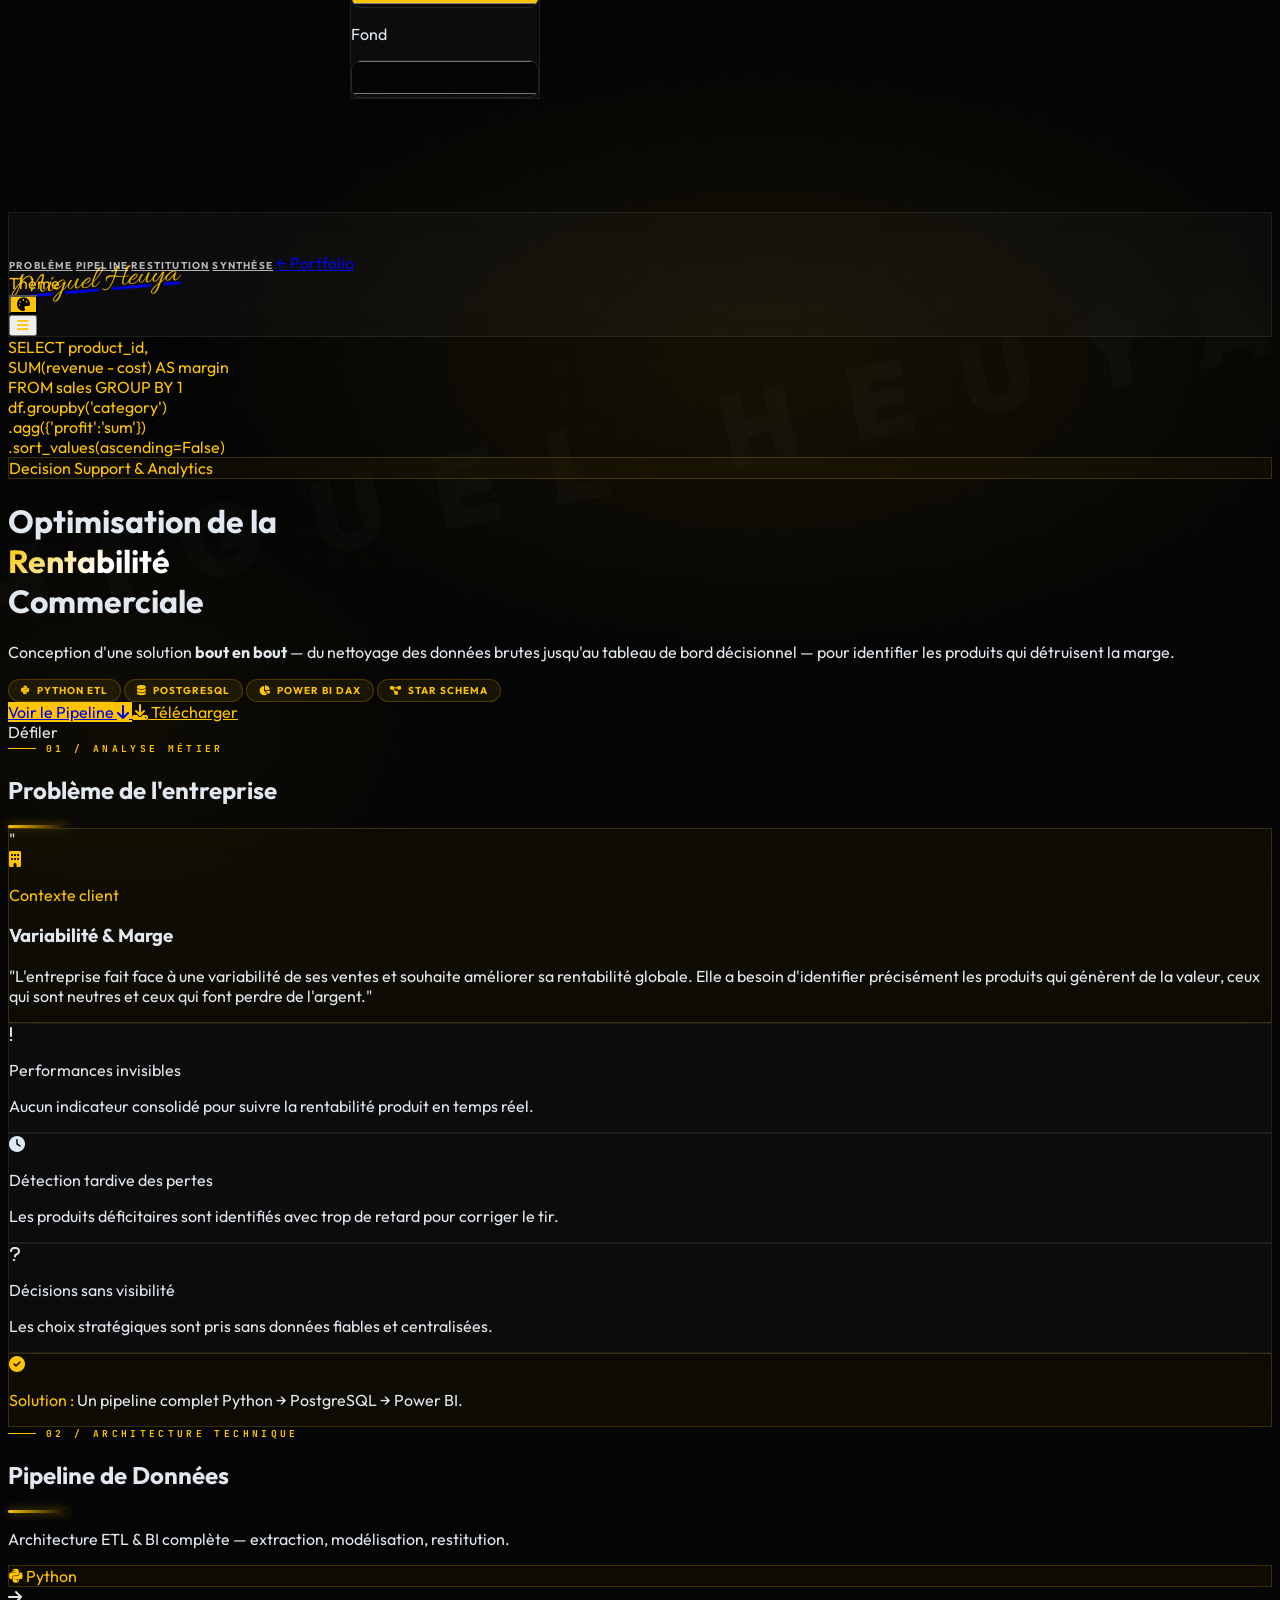
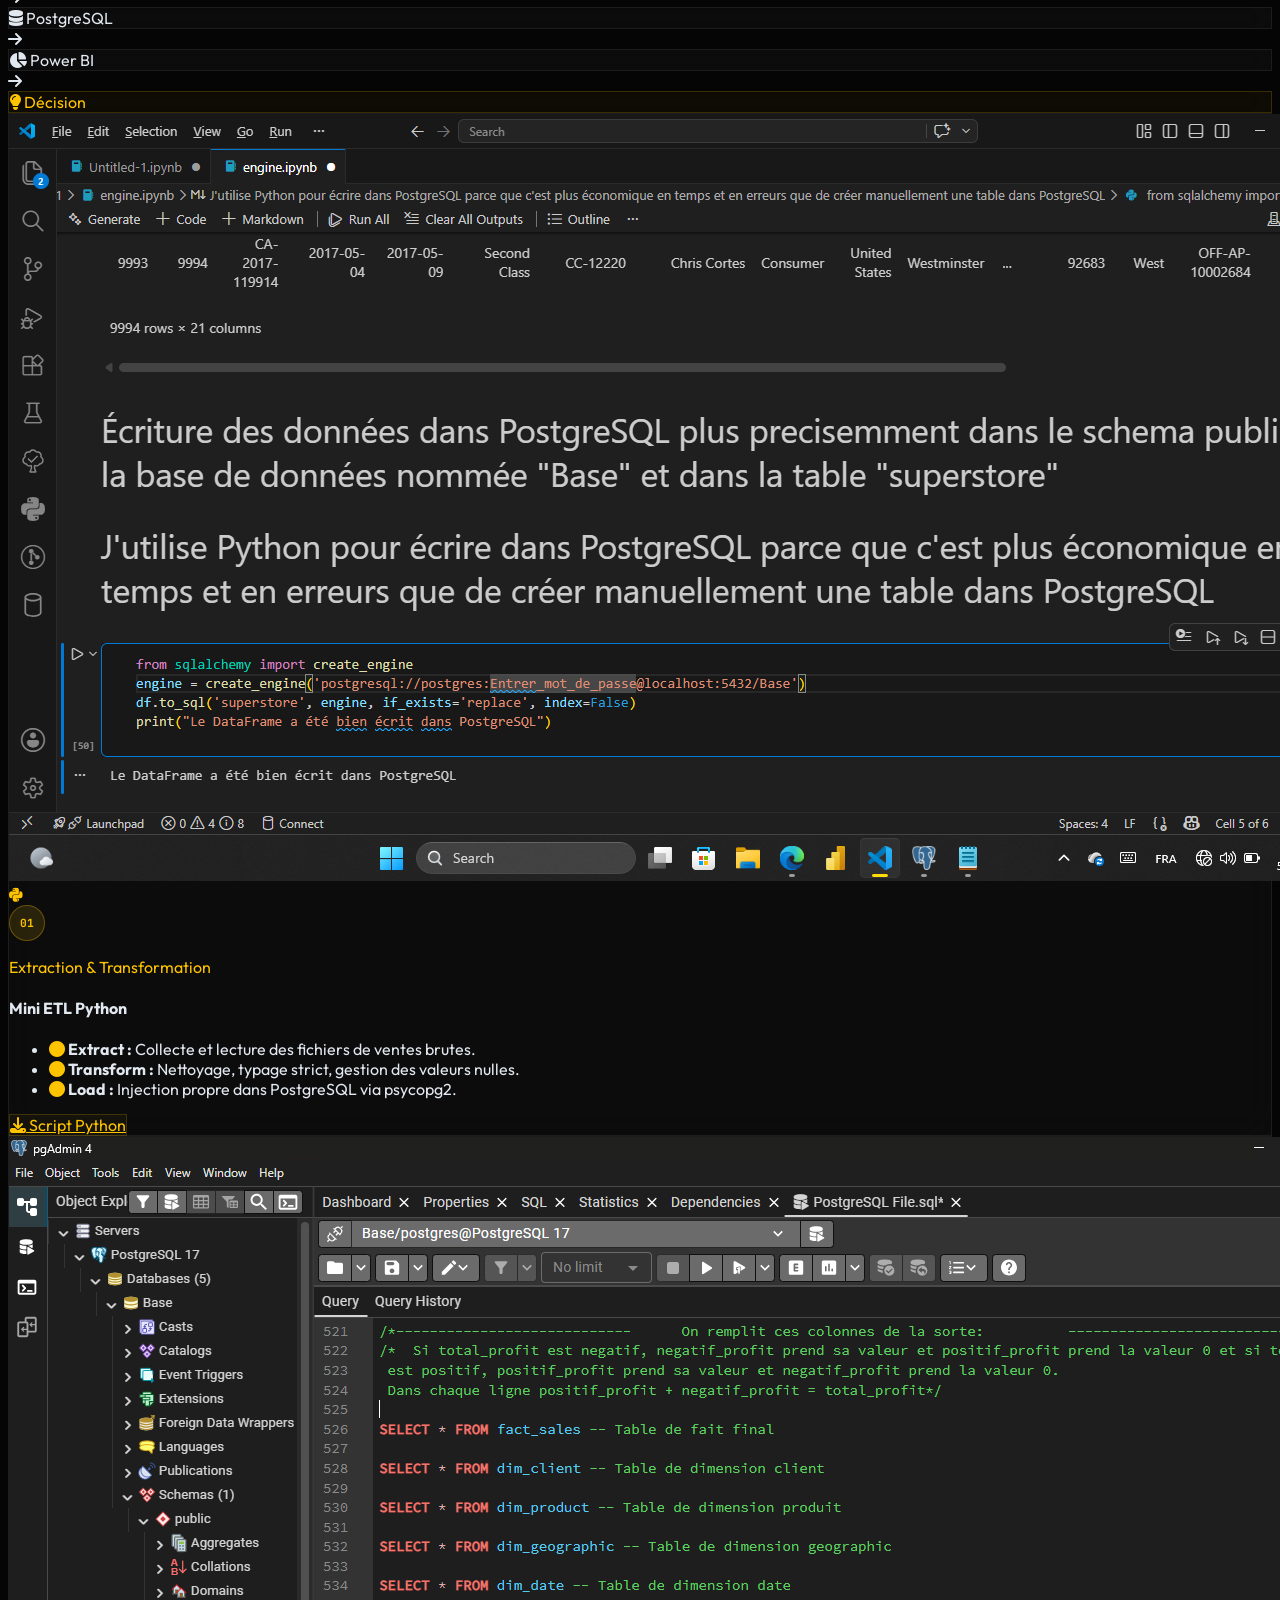
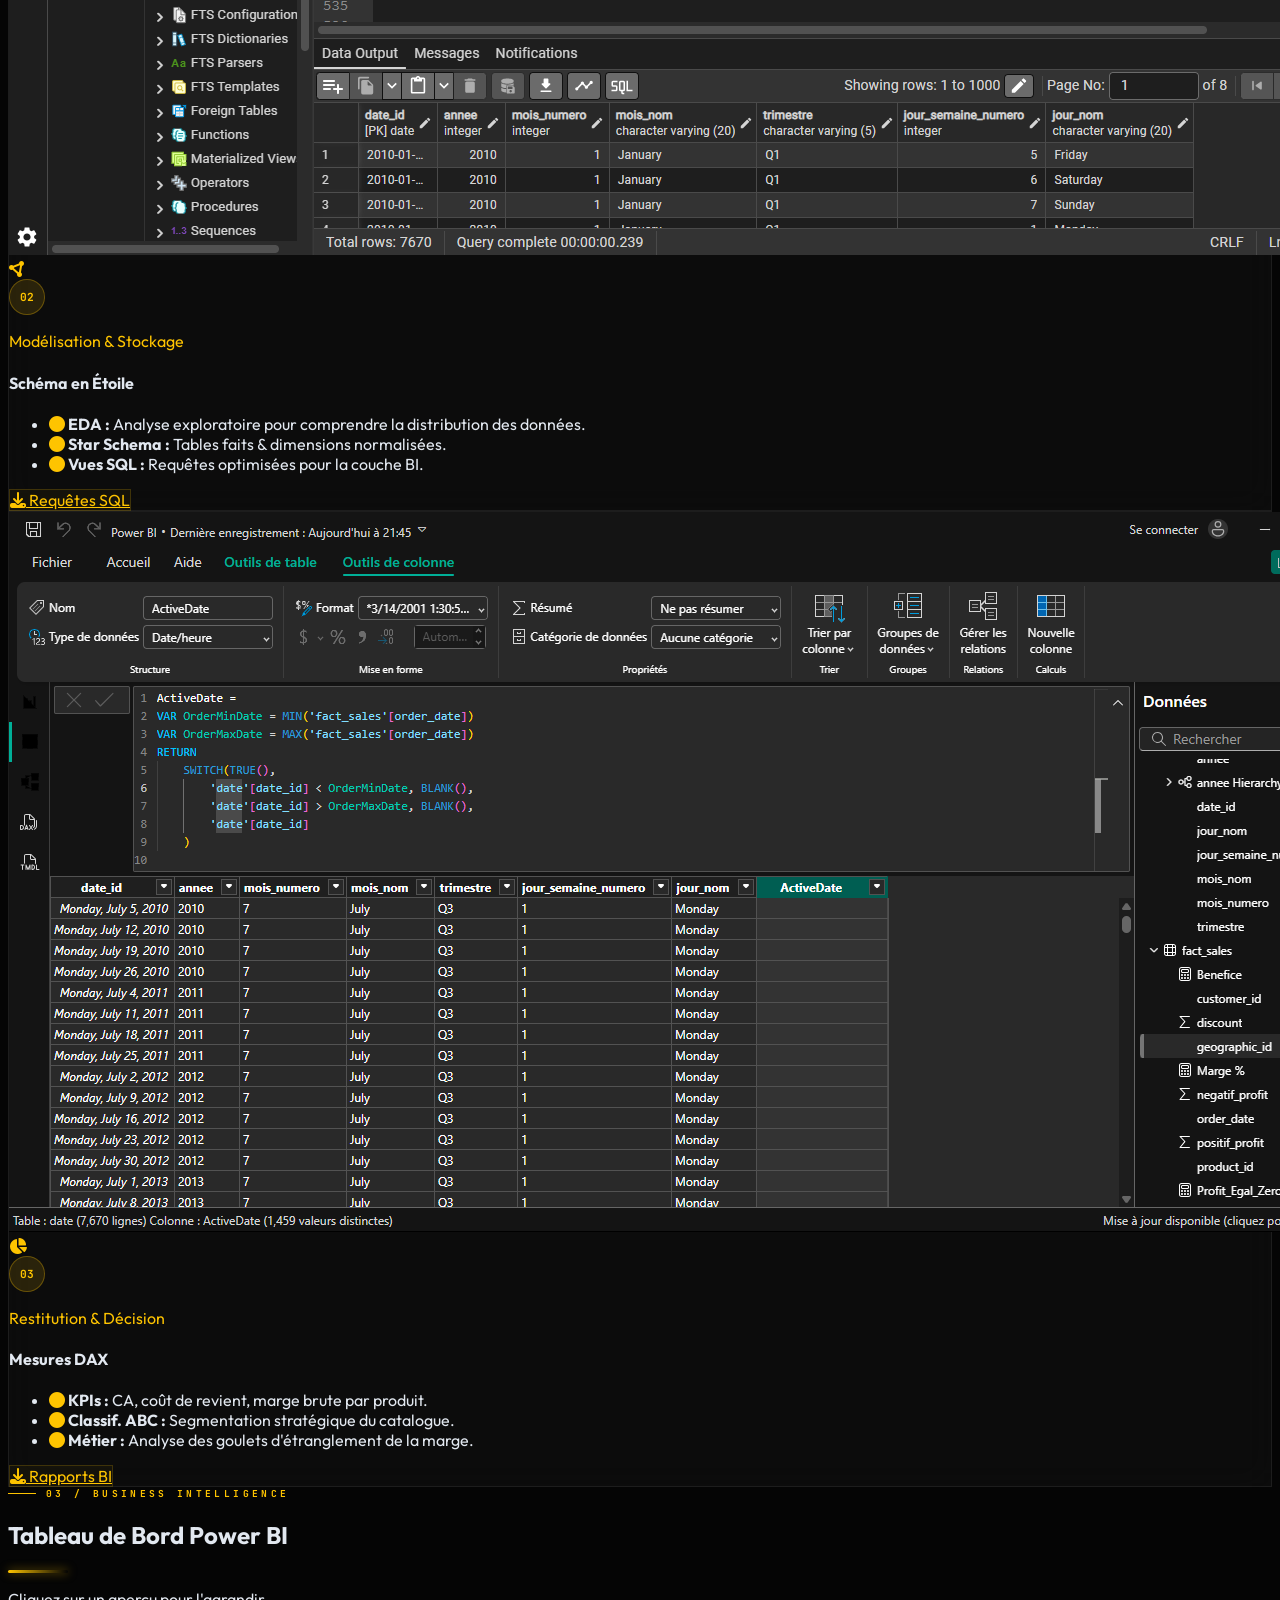
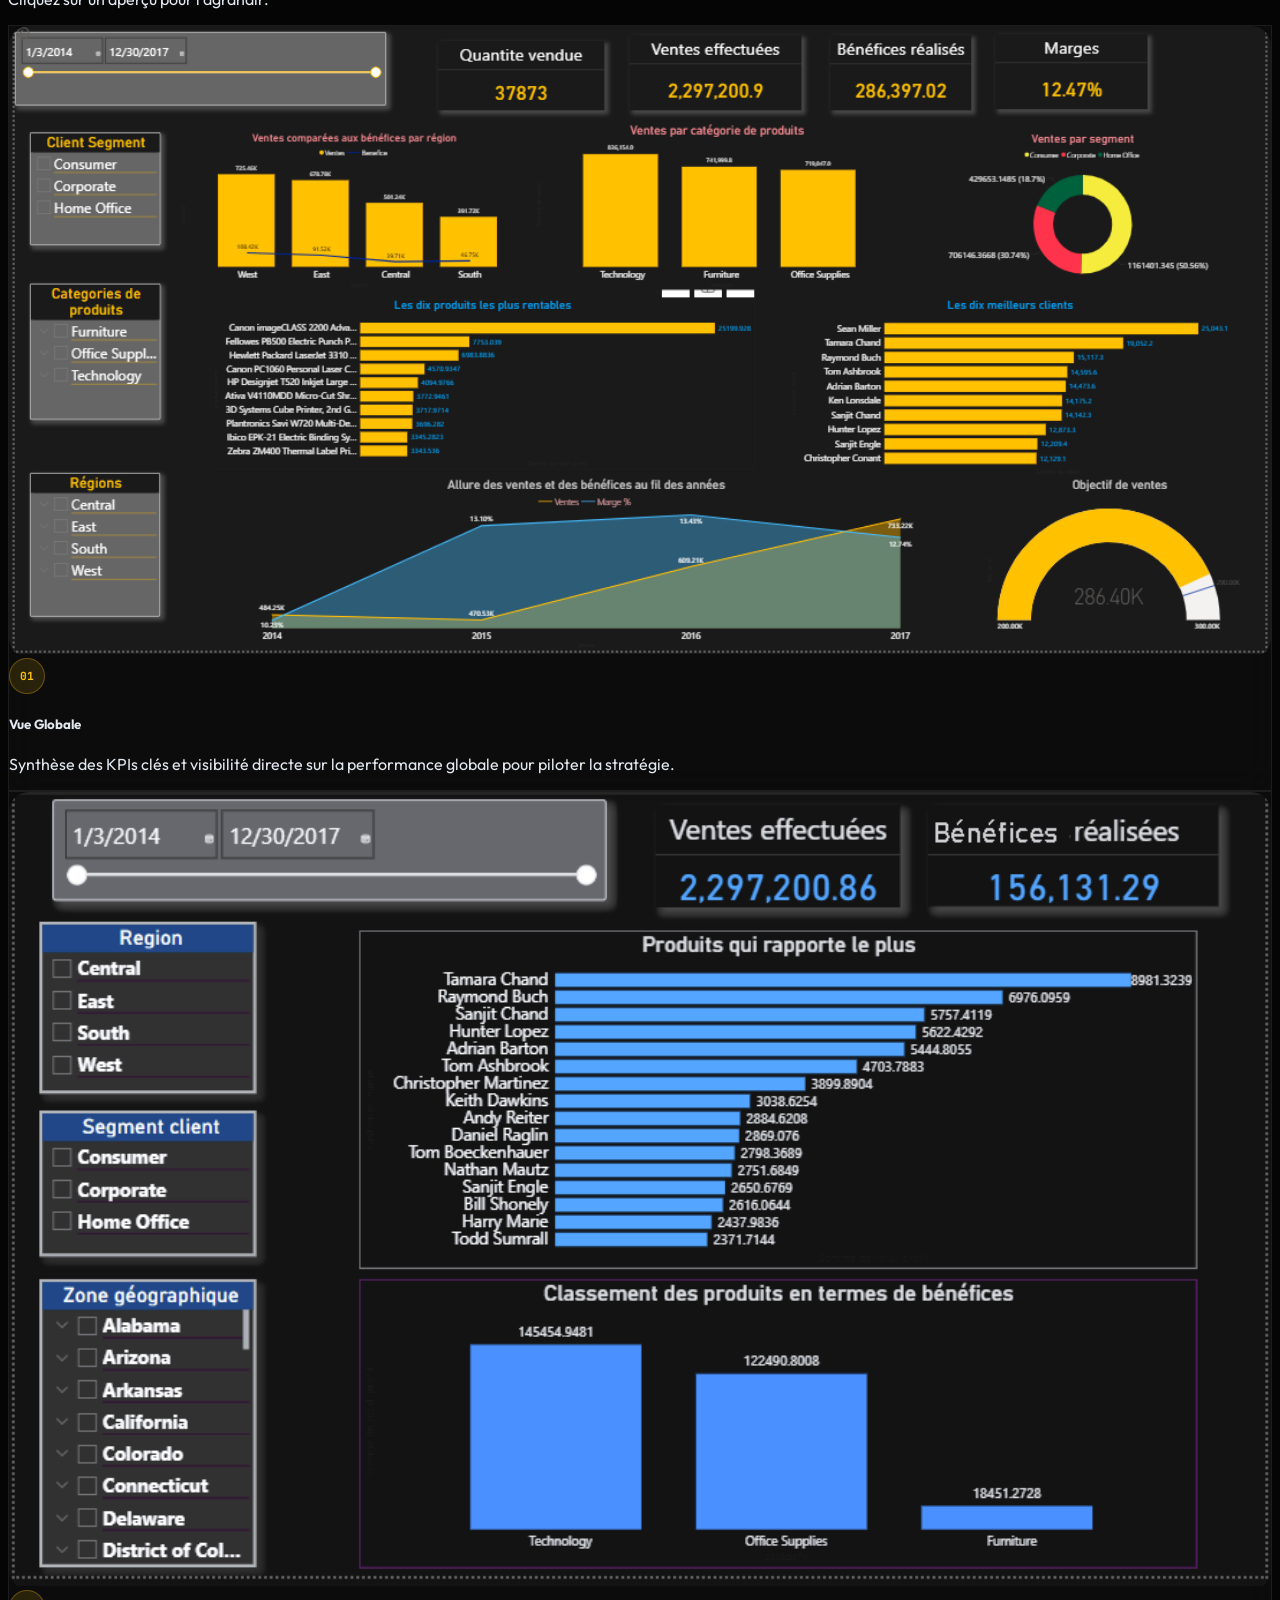
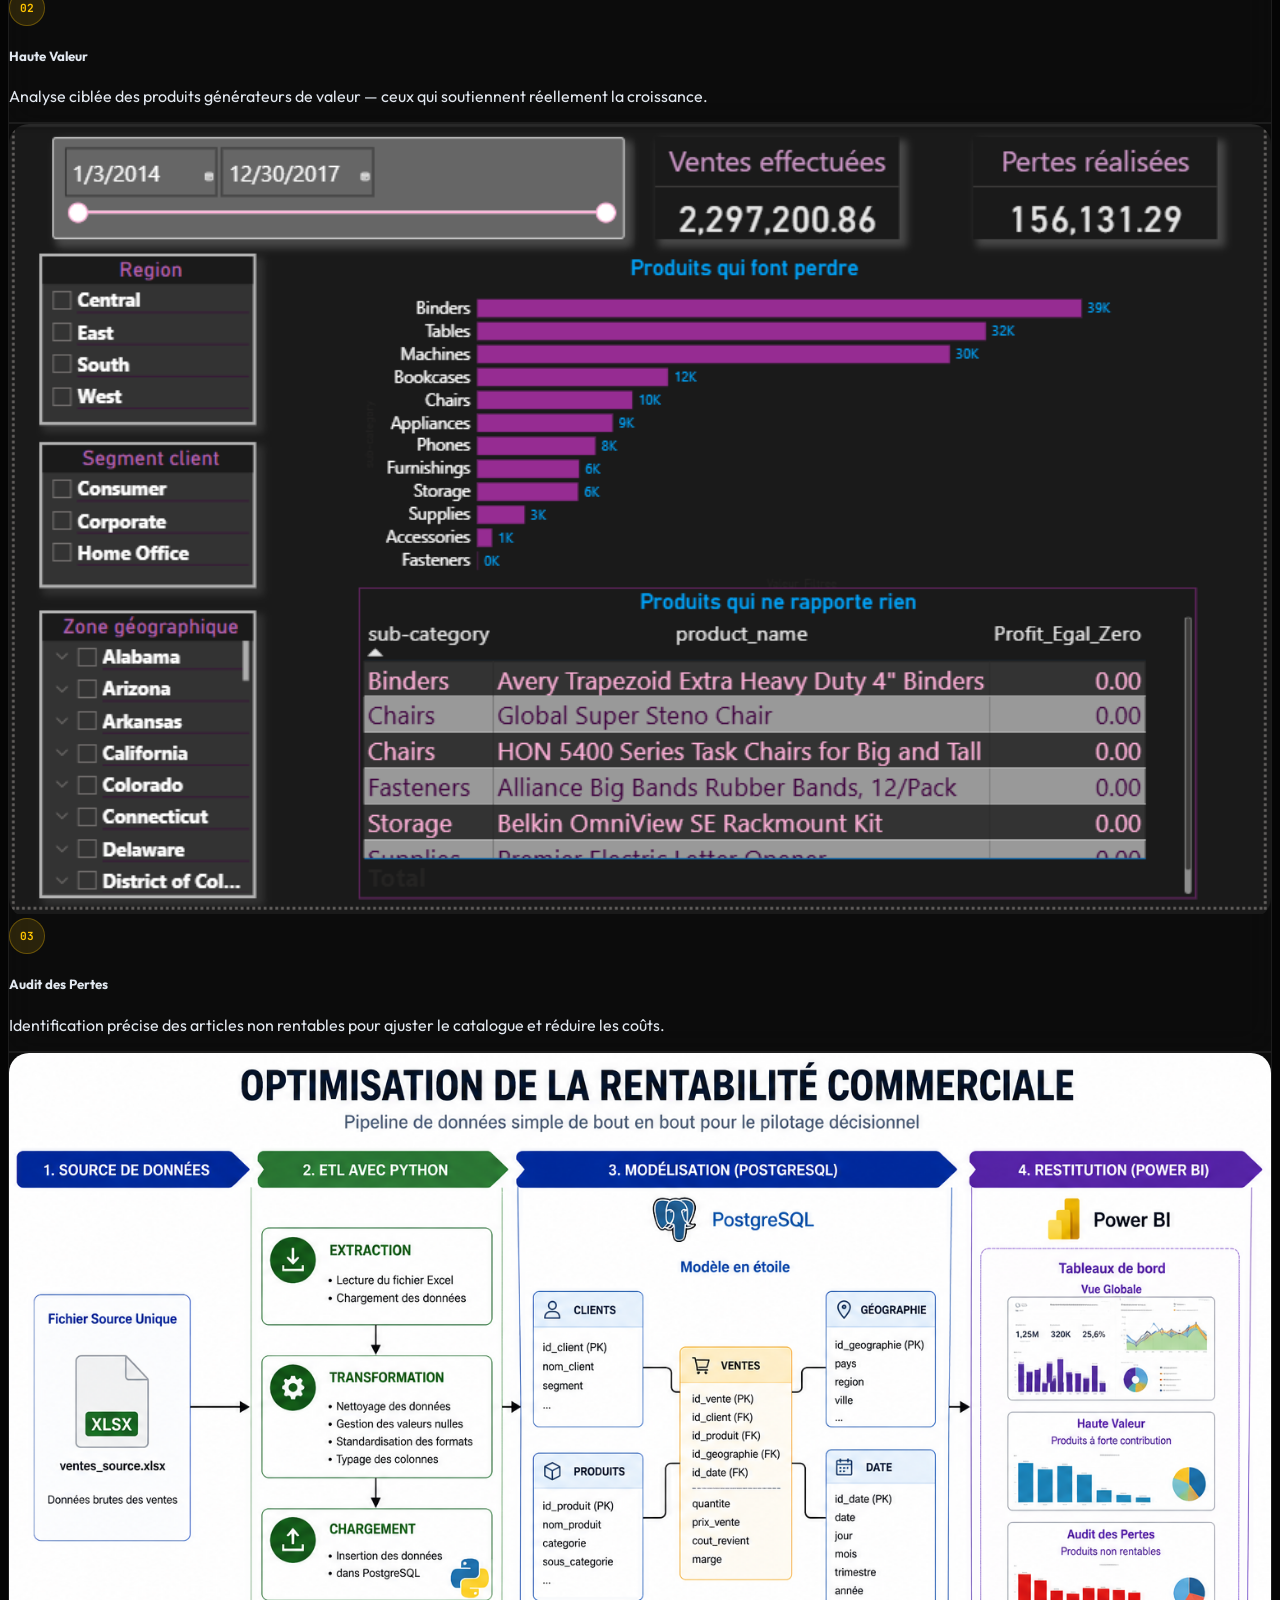
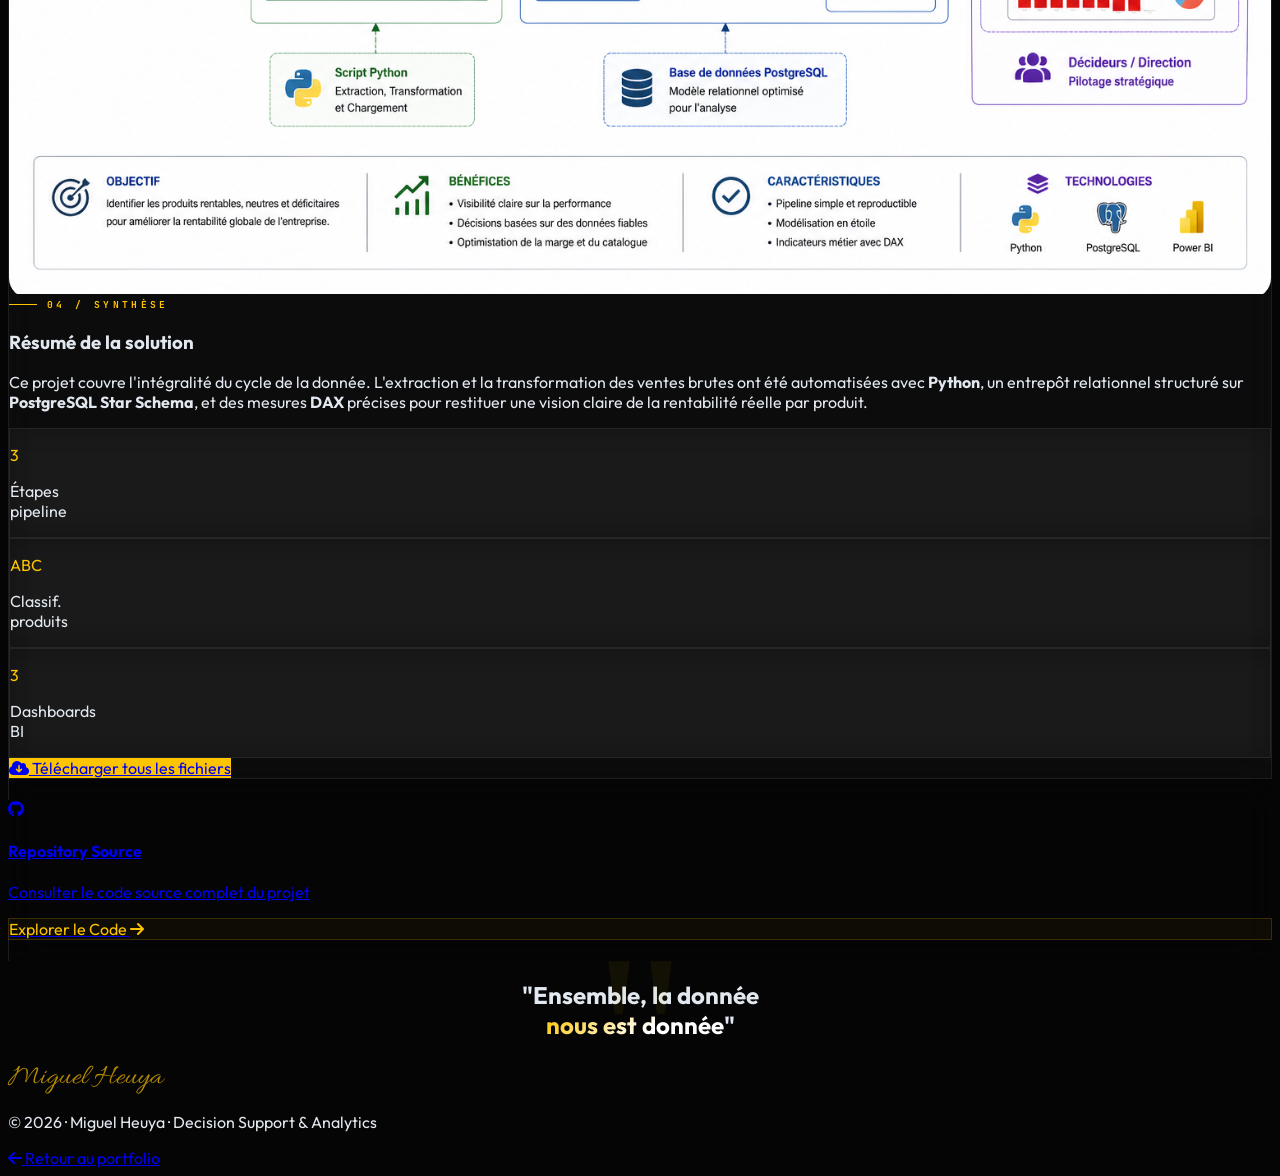
==== Image/analyst1.html @ a1f3df27 "First commit" ====
<!DOCTYPE html>
<html lang="fr" class="scroll-smooth">
<head>
    <meta charset="UTF-8">
    <meta name="viewport" content="width=device-width, initial-scale=1.0">
    <link rel="icon" href="LogoNew2 - Copy.png">
    <title>Rentabilité Commerciale | Miguel Heuya</title>
    <script src="https://cdn.tailwindcss.com"></script>
    <link rel="stylesheet" href="https://cdnjs.cloudflare.com/ajax/libs/font-awesome/6.4.0/css/all.min.css">
    <link href="https://fonts.googleapis.com/css2?family=Allura&family=Outfit:wght@300;400;500;600;700;900&family=JetBrains+Mono:wght@400;700&display=swap" rel="stylesheet">

    <style>
        /* ── Variables ── */
        :root {
            --primary: #fec400;
            --primary-rgb: 254, 196, 0;
            --bg-custom: #050505;
        }

        *, *::before, *::after { box-sizing: border-box; }

        body {
            font-family: 'Outfit', sans-serif;
            background-color: var(--bg-custom);
            color: #e2e8f0;
            overflow-x: hidden;
            -webkit-font-smoothing: antialiased;
        }

        /* ── Scrollbar ── */
        ::-webkit-scrollbar { width: 5px; }
        ::-webkit-scrollbar-track { background: var(--bg-custom); }
        ::-webkit-scrollbar-thumb { background: var(--primary); border-radius: 99px; }

        /* ── Glass ── */
        .glass {
            background: rgba(255,255,255,0.03);
            backdrop-filter: blur(16px);
            -webkit-backdrop-filter: blur(16px);
            border: 1px solid rgba(255,255,255,0.07);
        }
        .glass-gold {
            background: rgba(var(--primary-rgb), 0.04);
            backdrop-filter: blur(16px);
            border: 1px solid rgba(var(--primary-rgb), 0.18);
        }

        /* ── Text utilities ── */
        .text-gradient {
            background: linear-gradient(135deg, var(--primary) 0%, #ffffff 60%);
            -webkit-background-clip: text;
            -webkit-text-fill-color: transparent;
            background-clip: text;
        }
        .text-primary  { color: var(--primary) !important; }
        .bg-primary    { background-color: var(--primary) !important; }
        .border-primary { border-color: var(--primary) !important; }

        /* ── Nav links ── */
        .nav-link {
            color: rgba(255,255,255,0.7);
            font-size: 10px;
            font-weight: 700;
            text-transform: uppercase;
            letter-spacing: 0.12em;
            position: relative;
            padding-bottom: 3px;
            transition: color 0.25s;
        }
        .nav-link::after {
            content: '';
            position: absolute;
            width: 0; height: 2px;
            bottom: 0; left: 50%;
            background: var(--primary);
            border-radius: 99px;
            transition: all 0.3s ease;
            transform: translateX(-50%);
        }
        .nav-link:hover { color: var(--primary); }
        .nav-link:hover::after { width: 100%; }

        /* ── Theme sidebar ── */
        #theme-sidebar {
            transition: transform 0.5s cubic-bezier(0.16,1,0.3,1);
            transform: translateY(-50%) translateX(180%);
            width: 190px;
        }
        #theme-sidebar.active { transform: translateY(-50%) translateX(0); }
        #mobile-menu { transition: transform 0.4s cubic-bezier(0.4,0,0.2,1), visibility 0.4s; transform: translateX(100%); visibility: hidden; }
        #mobile-menu.active { transform: translateX(0); visibility: visible; }

        /* ── Color picker ── */
        .color-picker-wrapper {
            width: 100%; height: 38px; border-radius: 10px; overflow: hidden;
            border: 1px solid rgba(255,255,255,0.1); position: relative; cursor: pointer;
        }
        input[type="color"] { position: absolute; top:-5px; left:-5px; width:120%; height:120%; cursor:pointer; border:none; background:none; }

        /* ── Heartbeat animation on palette btn ── */
        @keyframes heartbeat-large {
            0%   { transform: scale(1); }
            15%  { transform: scale(1.3); }
            30%  { transform: scale(1.1); }
            45%  { transform: scale(1.4); }
            70%  { transform: scale(1); }
            100% { transform: scale(1); }
        }
        #theme-toggle-btn { animation: heartbeat-large 1.2s ease-in-out infinite; display:inline-flex; transform-origin:center; will-change:transform; }
        #theme-toggle-btn.stop-animation { animation: none !important; transform: scale(1); }

        /* ── Hero particles / mesh bg ── */
        .hero-mesh {
            position: absolute;
            inset: 0;
            background:
                radial-gradient(ellipse 80% 60% at 60% 40%, rgba(var(--primary-rgb),0.07) 0%, transparent 60%),
                radial-gradient(ellipse 50% 50% at 10% 80%, rgba(var(--primary-rgb),0.04) 0%, transparent 55%);
            pointer-events: none;
        }
        .grid-dots {
            position: absolute;
            inset: 0;
            background-image: radial-gradient(circle, rgba(255,255,255,0.06) 1px, transparent 1px);
            background-size: 32px 32px;
            pointer-events: none;
        }

        /* ── Section number ── */
        .section-num {
            font-family: 'JetBrains Mono', monospace;
            font-size: 0.6rem;
            font-weight: 700;
            color: var(--primary);
            text-transform: uppercase;
            letter-spacing: 0.35em;
            display: flex;
            align-items: center;
            gap: 10px;
        }
        .section-num::before {
            content: '';
            display: block;
            width: 28px;
            height: 1px;
            background: var(--primary);
        }

        /* ── Cards ── */
        .hover-card {
            transition: transform 0.35s cubic-bezier(0.175,0.885,0.32,1.275),
                        border-color 0.3s ease,
                        box-shadow 0.3s ease;
        }
        .hover-card:hover {
            transform: translateY(-8px);
            border-color: var(--primary) !important;
            box-shadow: 0 24px 48px -12px rgba(var(--primary-rgb),0.25);
        }

        /* ── Pipeline step connector ── */
        .pipeline-connector {
            position: absolute;
            right: -2rem;
            top: 50%;
            transform: translateY(-50%);
            width: 2rem;
            height: 2px;
            background: linear-gradient(90deg, rgba(var(--primary-rgb),0.6), transparent);
            display: none;
        }
        @media (min-width: 768px) { .pipeline-connector { display: block; } }

        /* ── Step badge ── */
        .step-badge {
            display: inline-flex;
            align-items: center;
            justify-content: center;
            width: 36px; height: 36px;
            border-radius: 50%;
            background: rgba(var(--primary-rgb), 0.12);
            border: 1px solid rgba(var(--primary-rgb), 0.3);
            color: var(--primary);
            font-family: 'JetBrains Mono', monospace;
            font-size: 0.7rem;
            font-weight: 700;
            flex-shrink: 0;
        }

        /* ── BI preview cards (lightbox trigger) ── */
        .bi-card {
            position: relative;
            overflow: hidden;
            border-radius: 20px;
            cursor: zoom-in;
        }
        .bi-card img { transition: transform 0.5s ease; width: 100%; height: 100%; object-fit: cover; }
        .bi-card:hover img { transform: scale(1.05); }
        .bi-card-overlay {
            position: absolute;
            inset: 0;
            background: linear-gradient(to top, rgba(0,0,0,0.7) 0%, transparent 50%);
            opacity: 0;
            transition: opacity 0.3s;
            display: flex; align-items: flex-end; padding: 1rem;
        }
        .bi-card:hover .bi-card-overlay { opacity: 1; }

        /* ── Lightbox ── */
        #lightbox {
            position: fixed; inset: 0; z-index: 9999;
            background: rgba(0,0,0,0.92);
            backdrop-filter: blur(20px);
            display: flex; align-items: center; justify-content: center;
            padding: 2rem;
        }
        #lightbox.hidden { display: none; }
        #lightbox img { max-width: 90vw; max-height: 85vh; object-fit: contain; border-radius: 16px; box-shadow: 0 40px 80px rgba(0,0,0,0.8); }

        /* ── Code watermark background ── */
        .code-bg {
            position: absolute;
            inset: 0;
            font-family: 'JetBrains Mono', monospace;
            font-size: 11px;
            line-height: 1.8;
            color: rgba(255,255,255,0.025);
            overflow: hidden;
            pointer-events: none;
            padding: 1.5rem;
            word-break: break-all;
            select: none;
        }

        /* ── Quote section ── */
        .quote-section {
            position: relative;
            text-align: center;
        }
        .quote-section::before {
            content: '"';
            position: absolute;
            top: -60px;
            left: 50%;
            transform: translateX(-50%);
            font-size: 14rem;
            line-height: 1;
            color: rgba(var(--primary-rgb), 0.06);
            font-family: Georgia, serif;
            pointer-events: none;
        }

        /* ── Animated underline for section titles ── */
        .title-line {
            width: 60px; height: 3px;
            background: linear-gradient(90deg, var(--primary), transparent);
            border-radius: 99px;
            box-shadow: 0 0 10px rgba(var(--primary-rgb),0.5);
            margin-top: 12px;
        }

        /* ── Watermark body ── */
        body::before {
            content: "MIGUEL HEUYA";
            position: fixed;
            top: 50%; left: 50%;
            transform: translate(-50%,-50%) rotate(-12deg);
            font-size: 8vw;
            font-weight: 900;
            text-transform: uppercase;
            color: white;
            opacity: 0.015;
            pointer-events: none;
            z-index: -1;
            letter-spacing: 0.5em;
            white-space: nowrap;
        }

        /* ── Scroll animations ── */
        .reveal {
            opacity: 0;
            transform: translateY(30px);
            transition: opacity 0.7s ease, transform 0.7s cubic-bezier(0.22,1,0.36,1);
        }
        .reveal.visible { opacity: 1; transform: translateY(0); }
        .reveal-delay-1 { transition-delay: 0.1s; }
        .reveal-delay-2 { transition-delay: 0.2s; }
        .reveal-delay-3 { transition-delay: 0.3s; }

        /* ── Tech tag ── */
        .tech-tag {
            display: inline-flex; align-items: center; gap: 6px;
            padding: 4px 12px;
            border-radius: 99px;
            background: rgba(var(--primary-rgb),0.08);
            border: 1px solid rgba(var(--primary-rgb),0.2);
            color: var(--primary);
            font-size: 10px;
            font-weight: 700;
            text-transform: uppercase;
            letter-spacing: 0.1em;
        }

        /* ── Glow orb ── */
        .glow-orb {
            position: absolute;
            border-radius: 50%;
            pointer-events: none;
            filter: blur(80px);
            opacity: 0.12;
            background: var(--primary);
        }
    </style>
</head>

<body>

<!-- ─── Lightbox ─────────────────────────────── -->
<div id="lightbox" class="hidden" onclick="closeLightbox()">
    <button onclick="closeLightbox()" class="absolute top-6 right-6 text-white/60 hover:text-white text-3xl transition z-10">
        <i class="fas fa-times"></i>
    </button>
    <img id="lightbox-img" src="" alt="Aperçu">
</div>

<!-- ─── Theme Sidebar ─────────────────────────── -->
<div id="theme-sidebar" class="fixed right-6 top-1/2 z-[100] glass p-5 rounded-[28px] flex flex-col items-center border-white/10 shadow-2xl space-y-5">
    <div class="text-center w-full">
        <p class="text-[9px] font-black uppercase mb-2 opacity-50 tracking-widest text-white">Accent</p>
        <div class="color-picker-wrapper"><input type="color" id="accent-picker" value="#fec400"></div>
    </div>
    <div class="w-full h-px bg-white/10"></div>
    <div class="text-center w-full">
        <p class="text-[9px] font-black uppercase mb-2 opacity-50 tracking-widest text-white">Fond</p>
        <div class="color-picker-wrapper"><input type="color" id="bg-picker" value="#050505"></div>
    </div>
</div>

<!-- ─── Mobile Menu ───────────────────────────── -->
<div id="mobile-menu" class="fixed inset-0 z-[120] bg-black/95 flex flex-col items-center justify-center space-y-8 text-xl font-bold uppercase md:hidden">
    <button id="close-btn" class="absolute top-6 right-6 text-primary text-3xl"><i class="fas fa-times"></i></button>
    <a href="#probleme"  class="nav-link text-base">Problème</a>
    <a href="#pipeline"  class="nav-link text-base">Pipeline</a>
    <a href="#bi"        class="nav-link text-base">Restitution BI</a>
    <a href="#resume"    class="nav-link text-base">Synthèse</a>
    <a href="https://miguelheuya.netlify.app/#portfolio" target="_blank"
       class="px-8 py-3 border border-primary text-primary rounded-full text-sm font-black hover:bg-primary hover:text-black transition">
        ← Portfolio
    </a>
</div>

<!-- ─── Navigation (identique au site principal) ─ -->
<nav class="fixed w-full z-50 glass backdrop-blur-xl border-b border-white/[0.05] py-4">
    <div class="container mx-auto px-6 flex justify-between items-center relative min-h-[56px]">

        <a href="https://miguelheuya.netlify.app" class="text-white no-underline">
            <div style="font-family:'Allura',cursive; color:var(--primary); opacity:0.9; transform:rotate(-5deg); white-space:nowrap; font-size:clamp(1.4rem,3.5vw,2rem);">
                Miguel Heuya
            </div>
        </a>

        <div class="hidden md:flex absolute left-1/2 -translate-x-1/2">
            <div class="flex space-x-6 lg:space-x-8 items-center">
                <a href="#probleme" class="nav-link whitespace-nowrap">Problème</a>
                <a href="#pipeline" class="nav-link whitespace-nowrap">Pipeline</a>
                <a href="#bi"       class="nav-link whitespace-nowrap">Restitution</a>
                <a href="#resume"   class="nav-link whitespace-nowrap">Synthèse</a>
                <a href="https://miguelheuya.netlify.app/#portfolio" target="_blank"
                   class="px-5 py-2 border border-white/30 text-white rounded-full text-[10px] font-black hover:border-primary hover:text-primary transition ml-2 whitespace-nowrap">
                    ← Portfolio
                </a>
            </div>
        </div>

        <div class="absolute left-1/2 -translate-x-1/2 md:static md:translate-x-0 flex items-center gap-3">
            <div class="hidden lg:block mr-2 opacity-0 group-hover:opacity-100 transition-all duration-500" id="palette-hint">
                <span class="px-3 py-1.5 bg-black border border-primary/40 text-primary text-[10px] font-black uppercase tracking-widest rounded-full">
                    Thème
                </span>
            </div>
            <button id="theme-toggle-btn"
                class="bg-primary text-black w-10 h-10 rounded-full shadow-[0_0_20px_rgba(var(--primary-rgb),0.4)] flex items-center justify-center text-base hover:scale-110 transition-all duration-300 z-[110]">
                <i class="fas fa-palette"></i>
            </button>
        </div>

        <button id="menu-btn" class="ml-auto md:hidden text-primary text-2xl z-[110]">
            <i class="fas fa-bars"></i>
        </button>

    </div>
</nav>


<!-- ═══════════════════════════════════════════════
     HERO
═══════════════════════════════════════════════ -->
<header class="relative min-h-screen flex flex-col items-center justify-center pt-24 pb-20 px-6 overflow-hidden">

    <!-- Background layers -->
    <div class="hero-mesh"></div>
    <div class="grid-dots opacity-40"></div>
    <div class="glow-orb w-[500px] h-[500px] top-1/4 left-1/2 -translate-x-1/2 -translate-y-1/2"></div>

    <!-- Floating code snippets (decorative) -->
    <div class="absolute top-32 left-8 md:left-20 opacity-[0.07] text-[10px] font-mono text-primary rotate-[-8deg] select-none hidden md:block">
        SELECT product_id,<br>SUM(revenue - cost) AS margin<br>FROM sales GROUP BY 1
    </div>
    <div class="absolute bottom-24 right-8 md:right-24 opacity-[0.07] text-[10px] font-mono text-primary rotate-[6deg] select-none hidden md:block">
        df.groupby('category')<br>.agg({'profit':'sum'})<br>.sort_values(ascending=False)
    </div>

    <div class="relative z-10 text-center max-w-5xl mx-auto">

        <!-- Badge -->
        <div class="inline-flex items-center gap-2.5 px-5 py-2 glass-gold rounded-full mb-10 reveal">
            <span class="relative flex h-2 w-2">
                <span class="animate-ping absolute inline-flex h-full w-full rounded-full bg-primary opacity-75"></span>
                <span class="relative inline-flex rounded-full h-2 w-2 bg-primary"></span>
            </span>
            <span class="text-primary text-[10px] font-black tracking-[0.3em] uppercase font-mono">Decision Support & Analytics</span>
        </div>

        <!-- Title -->
        <h1 class="text-5xl sm:text-6xl md:text-8xl font-black tracking-tighter mb-8 leading-[0.95] reveal reveal-delay-1">
            Optimisation de la<br>
            <span class="text-gradient">Rentabilité</span><br>
            <span class="text-white/30 text-4xl sm:text-5xl md:text-6xl font-light tracking-widest uppercase italic">Commerciale</span>
        </h1>

        <!-- Subtitle -->
        <p class="text-slate-400 text-lg md:text-xl max-w-2xl mx-auto font-light leading-relaxed mb-12 reveal reveal-delay-2">
            Conception d'une solution <strong class="text-white font-semibold">bout en bout</strong> — 
            du nettoyage des données brutes jusqu'au tableau de bord décisionnel — 
            pour identifier les produits qui détruisent la marge.
        </p>

        <!-- Tech stack badges -->
        <div class="flex flex-wrap items-center justify-center gap-3 mb-14 reveal reveal-delay-3">
            <span class="tech-tag"><i class="fab fa-python text-xs"></i> Python ETL</span>
            <span class="tech-tag"><i class="fas fa-database text-xs"></i> PostgreSQL</span>
            <span class="tech-tag"><i class="fas fa-chart-pie text-xs"></i> Power BI DAX</span>
            <span class="tech-tag"><i class="fas fa-project-diagram text-xs"></i> Star Schema</span>
        </div>

        <!-- CTAs -->
        <div class="flex flex-wrap items-center justify-center gap-4 reveal reveal-delay-3">
            <a href="#pipeline"
               class="px-8 py-4 bg-primary text-black font-black rounded-xl hover:scale-105 transition shadow-[0_0_30px_rgba(var(--primary-rgb),0.4)] uppercase tracking-widest text-sm flex items-center gap-2">
                Voir le Pipeline <i class="fas fa-arrow-down"></i>
            </a>
            <a href="analyst1.zip" download
               class="px-8 py-4 border-2 border-primary/40 text-primary font-black rounded-xl hover:border-primary hover:bg-primary/10 transition uppercase tracking-widest text-sm flex items-center gap-2">
                <i class="fas fa-download"></i> Télécharger
            </a>
        </div>

        <!-- Scroll indicator -->
        <div class="mt-20 flex flex-col items-center gap-2 opacity-30 reveal">
            <span class="text-[9px] font-mono uppercase tracking-[0.4em]">Défiler</span>
            <div class="w-px h-12 bg-gradient-to-b from-primary to-transparent"></div>
        </div>
    </div>
</header>


<!-- ═══════════════════════════════════════════════
     MAIN CONTENT
═══════════════════════════════════════════════ -->
<main class="max-w-7xl mx-auto px-6 space-y-40 pb-40">


    <!-- ── 01 PROBLÈME ─────────────────────────── -->
    <section id="probleme" class="scroll-mt-28">
        <div class="flex flex-col items-center text-center mb-16 reveal">
            <div class="section-num mb-4">01 / Analyse Métier</div>
            <h2 class="text-3xl md:text-5xl font-black tracking-tight">Problème de l'entreprise</h2>
            <div class="title-line mx-auto mt-3"></div>
        </div>

        <div class="grid md:grid-cols-2 gap-8 max-w-5xl mx-auto">

            <!-- Quote card -->
            <div class="glass-gold p-8 md:p-10 rounded-[32px] hover-card relative overflow-hidden reveal reveal-delay-1">
                <div class="absolute top-4 right-6 text-[6rem] leading-none text-primary/10 font-serif select-none">"</div>
                <div class="flex items-start gap-4 mb-6">
                    <div class="w-10 h-10 rounded-xl bg-primary/15 flex items-center justify-center text-primary shrink-0">
                        <i class="fas fa-building text-sm"></i>
                    </div>
                    <div>
                        <p class="text-[10px] font-black uppercase tracking-widest text-primary mb-1">Contexte client</p>
                        <h3 class="text-white font-black text-lg">Variabilité & Marge</h3>
                    </div>
                </div>
                <p class="text-slate-300 leading-relaxed text-sm font-mono italic border-l-2 border-primary/30 pl-5">
                    "L'entreprise fait face à une variabilité de ses ventes et souhaite améliorer sa rentabilité globale. 
                    Elle a besoin d'identifier précisément les produits qui génèrent de la valeur, ceux qui sont neutres 
                    et ceux qui font perdre de l'argent."
                </p>
            </div>

            <!-- Impact list -->
            <div class="flex flex-col gap-4 reveal reveal-delay-2">
                <div class="glass p-6 rounded-2xl hover-card flex items-start gap-4">
                    <div class="w-9 h-9 rounded-xl bg-red-500/10 border border-red-500/20 flex items-center justify-center text-red-400 shrink-0">
                        <i class="fas fa-exclamation text-sm"></i>
                    </div>
                    <div>
                        <p class="font-black text-white text-sm mb-1">Performances invisibles</p>
                        <p class="text-slate-500 text-xs leading-relaxed">Aucun indicateur consolidé pour suivre la rentabilité produit en temps réel.</p>
                    </div>
                </div>
                <div class="glass p-6 rounded-2xl hover-card flex items-start gap-4">
                    <div class="w-9 h-9 rounded-xl bg-orange-500/10 border border-orange-500/20 flex items-center justify-center text-orange-400 shrink-0">
                        <i class="fas fa-clock text-sm"></i>
                    </div>
                    <div>
                        <p class="font-black text-white text-sm mb-1">Détection tardive des pertes</p>
                        <p class="text-slate-500 text-xs leading-relaxed">Les produits déficitaires sont identifiés avec trop de retard pour corriger le tir.</p>
                    </div>
                </div>
                <div class="glass p-6 rounded-2xl hover-card flex items-start gap-4">
                    <div class="w-9 h-9 rounded-xl bg-yellow-500/10 border border-yellow-500/20 flex items-center justify-center text-yellow-400 shrink-0">
                        <i class="fas fa-question text-sm"></i>
                    </div>
                    <div>
                        <p class="font-black text-white text-sm mb-1">Décisions sans visibilité</p>
                        <p class="text-slate-500 text-xs leading-relaxed">Les choix stratégiques sont pris sans données fiables et centralisées.</p>
                    </div>
                </div>

                <!-- Solution badge -->
                <div class="glass-gold p-5 rounded-2xl flex items-center gap-4 mt-auto">
                    <i class="fas fa-check-circle text-primary text-xl"></i>
                    <p class="text-sm font-semibold text-white">
                        <span class="text-primary font-black">Solution : </span>
                        Un pipeline complet Python → PostgreSQL → Power BI.
                    </p>
                </div>
            </div>
        </div>
    </section>


    <!-- ── 02 PIPELINE ─────────────────────────── -->
    <section id="pipeline" class="scroll-mt-28">
        <div class="flex flex-col items-center text-center mb-16 reveal">
            <div class="section-num mb-4">02 / Architecture Technique</div>
            <h2 class="text-3xl md:text-5xl font-black tracking-tight">Pipeline de Données</h2>
            <div class="title-line mx-auto mt-3"></div>
            <p class="text-slate-500 text-sm mt-4 max-w-xl">Architecture ETL & BI complète — extraction, modélisation, restitution.</p>
        </div>

        <!-- Flow diagram -->
        <div class="flex items-center justify-center gap-3 mb-12 flex-wrap reveal">
            <div class="flex items-center gap-2 px-4 py-2 glass-gold rounded-full text-xs font-black uppercase tracking-widest text-primary">
                <i class="fab fa-python"></i> Python
            </div>
            <i class="fas fa-arrow-right text-white/20 text-xs"></i>
            <div class="flex items-center gap-2 px-4 py-2 glass rounded-full text-xs font-black uppercase tracking-widest text-slate-400">
                <i class="fas fa-database"></i> PostgreSQL
            </div>
            <i class="fas fa-arrow-right text-white/20 text-xs"></i>
            <div class="flex items-center gap-2 px-4 py-2 glass rounded-full text-xs font-black uppercase tracking-widest text-slate-400">
                <i class="fas fa-chart-pie"></i> Power BI
            </div>
            <i class="fas fa-arrow-right text-white/20 text-xs"></i>
            <div class="flex items-center gap-2 px-4 py-2 glass-gold rounded-full text-xs font-black uppercase tracking-widest text-primary">
                <i class="fas fa-lightbulb"></i> Décision
            </div>
        </div>

        <!-- 3 Cards -->
        <div class="grid grid-cols-1 md:grid-cols-3 gap-6">

            <!-- Card 1 : ETL Python -->
            <div class="glass flex flex-col rounded-[32px] overflow-hidden hover-card reveal reveal-delay-1 border-t-2 border-primary/30">
                <div class="h-52 relative flex items-center justify-center overflow-hidden bg-gradient-to-br from-primary/8 to-black">
                    <img src="analyst1python.png" class="absolute inset-0 w-full h-full object-cover opacity-15 scale-105">
                    <div class="absolute inset-0 bg-gradient-to-t from-black/80 to-transparent"></div>
                    <div class="relative z-10 text-center">
                        <div class="w-16 h-16 mx-auto rounded-2xl bg-primary/15 border border-primary/30 flex items-center justify-center mb-3">
                            <i class="fab fa-python text-3xl text-primary"></i>
                        </div>
                        <div class="step-badge mx-auto">01</div>
                    </div>
                </div>
                <div class="p-8 flex-1 flex flex-col">
                    <p class="text-[9px] font-black uppercase tracking-widest text-primary mb-2 font-mono">Extraction & Transformation</p>
                    <h4 class="text-xl font-black text-white mb-5">Mini ETL Python</h4>
                    <ul class="space-y-3 flex-1 mb-8">
                        <li class="flex items-start gap-3 text-xs text-slate-400">
                            <i class="fas fa-circle text-primary mt-1 text-[5px] shrink-0"></i>
                            <span><strong class="text-white">Extract :</strong> Collecte et lecture des fichiers de ventes brutes.</span>
                        </li>
                        <li class="flex items-start gap-3 text-xs text-slate-400">
                            <i class="fas fa-circle text-primary mt-1 text-[5px] shrink-0"></i>
                            <span><strong class="text-white">Transform :</strong> Nettoyage, typage strict, gestion des valeurs nulles.</span>
                        </li>
                        <li class="flex items-start gap-3 text-xs text-slate-400">
                            <i class="fas fa-circle text-primary mt-1 text-[5px] shrink-0"></i>
                            <span><strong class="text-white">Load :</strong> Injection propre dans PostgreSQL via psycopg2.</span>
                        </li>
                    </ul>
                    <a href="analyst1.zip" download class="w-full py-3 glass-gold text-primary text-[10px] font-black uppercase rounded-xl text-center hover:bg-primary hover:text-black transition flex items-center justify-center gap-2">
                        <i class="fas fa-download"></i> Script Python
                    </a>
                </div>
            </div>

            <!-- Card 2 : PostgreSQL Star Schema -->
            <div class="glass flex flex-col rounded-[32px] overflow-hidden hover-card reveal reveal-delay-2 border-t-2 border-white/10">
                <div class="h-52 relative flex items-center justify-center overflow-hidden bg-gradient-to-br from-blue-900/20 to-black">
                    <img src="analyst1sql.png" class="absolute inset-0 w-full h-full object-cover opacity-15 scale-105">
                    <div class="absolute inset-0 bg-gradient-to-t from-black/80 to-transparent"></div>
                    <div class="relative z-10 text-center">
                        <div class="w-16 h-16 mx-auto rounded-2xl bg-primary/15 border border-primary/30 flex items-center justify-center mb-3">
                            <i class="fas fa-circle-nodes text-3xl text-primary"></i>
                        </div>
                        <div class="step-badge mx-auto">02</div>
                    </div>
                </div>
                <div class="p-8 flex-1 flex flex-col">
                    <p class="text-[9px] font-black uppercase tracking-widest text-primary mb-2 font-mono">Modélisation & Stockage</p>
                    <h4 class="text-xl font-black text-white mb-5">Schéma en Étoile</h4>
                    <ul class="space-y-3 flex-1 mb-8">
                        <li class="flex items-start gap-3 text-xs text-slate-400">
                            <i class="fas fa-circle text-primary mt-1 text-[5px] shrink-0"></i>
                            <span><strong class="text-white">EDA :</strong> Analyse exploratoire pour comprendre la distribution des données.</span>
                        </li>
                        <li class="flex items-start gap-3 text-xs text-slate-400">
                            <i class="fas fa-circle text-primary mt-1 text-[5px] shrink-0"></i>
                            <span><strong class="text-white">Star Schema :</strong> Tables faits & dimensions normalisées.</span>
                        </li>
                        <li class="flex items-start gap-3 text-xs text-slate-400">
                            <i class="fas fa-circle text-primary mt-1 text-[5px] shrink-0"></i>
                            <span><strong class="text-white">Vues SQL :</strong> Requêtes optimisées pour la couche BI.</span>
                        </li>
                    </ul>
                    <a href="analyst1.zip" download class="w-full py-3 glass-gold text-primary text-[10px] font-black uppercase rounded-xl text-center hover:bg-primary hover:text-black transition flex items-center justify-center gap-2">
                        <i class="fas fa-download"></i> Requêtes SQL
                    </a>
                </div>
            </div>

            <!-- Card 3 : Power BI DAX -->
            <div class="glass flex flex-col rounded-[32px] overflow-hidden hover-card reveal reveal-delay-3 border-t-2 border-white/10">
                <div class="h-52 relative flex items-center justify-center overflow-hidden bg-gradient-to-br from-yellow-900/20 to-black">
                    <img src="analyst1powerbi.png" class="absolute inset-0 w-full h-full object-cover opacity-15 scale-105">
                    <div class="absolute inset-0 bg-gradient-to-t from-black/80 to-transparent"></div>
                    <div class="relative z-10 text-center">
                        <div class="w-16 h-16 mx-auto rounded-2xl bg-primary/15 border border-primary/30 flex items-center justify-center mb-3">
                            <i class="fas fa-chart-pie text-3xl text-primary"></i>
                        </div>
                        <div class="step-badge mx-auto">03</div>
                    </div>
                </div>
                <div class="p-8 flex-1 flex flex-col">
                    <p class="text-[9px] font-black uppercase tracking-widest text-primary mb-2 font-mono">Restitution & Décision</p>
                    <h4 class="text-xl font-black text-white mb-5">Mesures DAX</h4>
                    <ul class="space-y-3 flex-1 mb-8">
                        <li class="flex items-start gap-3 text-xs text-slate-400">
                            <i class="fas fa-circle text-primary mt-1 text-[5px] shrink-0"></i>
                            <span><strong class="text-white">KPIs :</strong> CA, coût de revient, marge brute par produit.</span>
                        </li>
                        <li class="flex items-start gap-3 text-xs text-slate-400">
                            <i class="fas fa-circle text-primary mt-1 text-[5px] shrink-0"></i>
                            <span><strong class="text-white">Classif. ABC :</strong> Segmentation stratégique du catalogue.</span>
                        </li>
                        <li class="flex items-start gap-3 text-xs text-slate-400">
                            <i class="fas fa-circle text-primary mt-1 text-[5px] shrink-0"></i>
                            <span><strong class="text-white">Métier :</strong> Analyse des goulets d'étranglement de la marge.</span>
                        </li>
                    </ul>
                    <a href="analyst1.zip" download class="w-full py-3 glass-gold text-primary text-[10px] font-black uppercase rounded-xl text-center hover:bg-primary hover:text-black transition flex items-center justify-center gap-2">
                        <i class="fas fa-download"></i> Rapports BI
                    </a>
                </div>
            </div>

        </div>
    </section>


    <!-- ── 03 RESTITUTION BI ────────────────────── -->
    <section id="bi" class="scroll-mt-28">
        <div class="flex flex-col items-center text-center mb-16 reveal">
            <div class="section-num mb-4">03 / Business Intelligence</div>
            <h2 class="text-3xl md:text-5xl font-black tracking-tight">Tableau de Bord Power BI</h2>
            <div class="title-line mx-auto mt-3"></div>
            <p class="text-slate-500 text-sm mt-4 max-w-xl">Cliquez sur un aperçu pour l'agrandir.</p>
        </div>

        <div class="grid md:grid-cols-3 gap-6 max-w-6xl mx-auto">

            <!-- BI Card 1 -->
            <div class="glass rounded-[28px] overflow-hidden hover-card reveal reveal-delay-1 flex flex-col">
                <div class="bi-card h-52" onclick="openLightbox('analystpowerbi1.png')">
                    <img src="analystpowerbi1.png" alt="Vue Globale Power BI">
                    <div class="bi-card-overlay">
                        <span class="text-white text-xs font-black flex items-center gap-2">
                            <i class="fas fa-expand"></i> Agrandir
                        </span>
                    </div>
                </div>
                <div class="p-6 flex-1 flex flex-col">
                    <div class="flex items-center gap-2 mb-3">
                        <div class="step-badge">01</div>
                        <h5 class="text-white font-black text-sm uppercase tracking-wide">Vue Globale</h5>
                    </div>
                    <p class="text-slate-500 text-xs leading-relaxed">
                        Synthèse des KPIs clés et visibilité directe sur la performance globale pour piloter la stratégie.
                    </p>
                </div>
            </div>

            <!-- BI Card 2 -->
            <div class="glass rounded-[28px] overflow-hidden hover-card reveal reveal-delay-2 flex flex-col">
                <div class="bi-card h-52" onclick="openLightbox('analystpowerbi2.png')">
                    <img src="analystpowerbi2.png" alt="Haute Valeur Power BI">
                    <div class="bi-card-overlay">
                        <span class="text-white text-xs font-black flex items-center gap-2">
                            <i class="fas fa-expand"></i> Agrandir
                        </span>
                    </div>
                </div>
                <div class="p-6 flex-1 flex flex-col">
                    <div class="flex items-center gap-2 mb-3">
                        <div class="step-badge">02</div>
                        <h5 class="text-white font-black text-sm uppercase tracking-wide">Haute Valeur</h5>
                    </div>
                    <p class="text-slate-500 text-xs leading-relaxed">
                        Analyse ciblée des produits générateurs de valeur — ceux qui soutiennent réellement la croissance.
                    </p>
                </div>
            </div>

            <!-- BI Card 3 -->
            <div class="glass rounded-[28px] overflow-hidden hover-card reveal reveal-delay-3 flex flex-col">
                <div class="bi-card h-52" onclick="openLightbox('analystpowerbi3.png')">
                    <img src="analystpowerbi3.png" alt="Audit des Pertes Power BI">
                    <div class="bi-card-overlay">
                        <span class="text-white text-xs font-black flex items-center gap-2">
                            <i class="fas fa-expand"></i> Agrandir
                        </span>
                    </div>
                </div>
                <div class="p-6 flex-1 flex flex-col">
                    <div class="flex items-center gap-2 mb-3">
                        <div class="step-badge">03</div>
                        <h5 class="text-white font-black text-sm uppercase tracking-wide">Audit des Pertes</h5>
                    </div>
                    <p class="text-slate-500 text-xs leading-relaxed">
                        Identification précise des articles non rentables pour ajuster le catalogue et réduire les coûts.
                    </p>
                </div>
            </div>
        </div>
    </section>


    <!-- ── 04 SYNTHÈSE ─────────────────────────── -->
    <section id="resume" class="scroll-mt-28">
        <div class="glass p-8 md:p-14 rounded-[40px] relative overflow-hidden reveal border-t border-white/8">

            <!-- Background code watermark -->
            <div class="code-bg select-none" aria-hidden="true">
                SELECT product_id, category, SUM(revenue) AS total_revenue, SUM(cost) AS total_cost, SUM(revenue - cost) AS gross_margin, ROUND(SUM(revenue - cost) / NULLIF(SUM(revenue),0) * 100, 2) AS margin_pct FROM sales_fact sf JOIN product_dim pd ON sf.product_id = pd.id JOIN date_dim dd ON sf.date_id = dd.id WHERE dd.year = 2024 GROUP BY 1, 2 ORDER BY gross_margin DESC; &nbsp;&nbsp; def extract_transform(filepath): df = pd.read_csv(filepath) df.columns = df.columns.str.strip().str.lower() df['sale_date'] = pd.to_datetime(df['sale_date']) df['margin'] = df['revenue'] - df['cost'] df.dropna(subset=['product_id','revenue'], inplace=True) return df &nbsp;&nbsp; Margin_% = DIVIDE([Total Margin],[Total Revenue]) ABC_Class = VAR pct = CALCULATE([Revenue_Running_%]) RETURN IF(pct <= 0.8, "A", IF(pct <= 0.95, "B", "C"))
            </div>

            <div class="relative z-10 flex flex-col lg:flex-row items-center gap-12">

                <!-- Screenshot -->
                <div class="w-full lg:w-1/2 reveal reveal-delay-1">
                    <div class="relative group">
                        <div class="absolute -inset-1 bg-gradient-to-r from-primary/30 to-transparent rounded-[28px] blur opacity-30 group-hover:opacity-60 transition duration-700"></div>
                        <div class="relative bg-white/5 rounded-[24px] p-4 border border-white/10 shadow-2xl bi-card cursor-zoom-in" onclick="openLightbox('evolutionsanalyst1.png')">
                            <img src="evolutionsanalyst1.png" class="w-full h-auto rounded-2xl" alt="Évolution résultats">
                            <div class="bi-card-overlay rounded-2xl">
                                <span class="text-white text-xs font-black flex items-center gap-2 m-2">
                                    <i class="fas fa-expand"></i> Agrandir
                                </span>
                            </div>
                        </div>
                    </div>
                </div>

                <!-- Text -->
                <div class="flex-1 reveal reveal-delay-2">
                    <div class="section-num mb-5">04 / Synthèse</div>
                    <h3 class="text-3xl md:text-4xl font-black text-white mb-6 tracking-tight">Résumé de la solution</h3>

                    <p class="text-slate-400 leading-relaxed mb-8 text-base">
                        Ce projet couvre l'intégralité du cycle de la donnée. L'extraction et la transformation des ventes 
                        brutes ont été automatisées avec <strong class="text-white">Python</strong>, un entrepôt relationnel 
                        structuré sur <strong class="text-white">PostgreSQL Star Schema</strong>, et des mesures 
                        <strong class="text-white">DAX</strong> précises pour restituer une vision claire de la rentabilité 
                        réelle par produit.
                    </p>

                    <!-- Result metrics -->
                    <div class="grid grid-cols-3 gap-4 mb-10">
                        <div class="glass p-4 rounded-2xl text-center">
                            <p class="text-primary text-xl font-black">3</p>
                            <p class="text-slate-500 text-[10px] uppercase tracking-widest mt-1">Étapes<br>pipeline</p>
                        </div>
                        <div class="glass p-4 rounded-2xl text-center">
                            <p class="text-primary text-xl font-black">ABC</p>
                            <p class="text-slate-500 text-[10px] uppercase tracking-widest mt-1">Classif.<br>produits</p>
                        </div>
                        <div class="glass p-4 rounded-2xl text-center">
                            <p class="text-primary text-xl font-black">3</p>
                            <p class="text-slate-500 text-[10px] uppercase tracking-widest mt-1">Dashboards<br>BI</p>
                        </div>
                    </div>

                    <a href="analyst1.zip" download
                       class="inline-flex items-center gap-3 px-8 py-4 bg-primary text-black font-black text-[11px] uppercase tracking-[0.2em] rounded-xl hover:scale-105 transition shadow-[0_0_30px_rgba(var(--primary-rgb),0.3)]">
                        <i class="fas fa-cloud-arrow-down"></i> Télécharger tous les fichiers
                    </a>
                </div>
            </div>
        </div>
    </section>


    <!-- ── GitHub ──────────────────────────────── -->
    <section class="max-w-4xl mx-auto reveal">
        <div class="group relative">
            <div class="absolute -inset-1 bg-gradient-to-r from-primary/30 to-transparent rounded-[32px] blur opacity-20 group-hover:opacity-50 transition duration-700"></div>
            <a href="https://github.com/MiguelHeuya/Optimisation-de-la-Rentabilit-Commerciale.git" target="_blank"
               class="block relative glass p-8 rounded-[32px] hover-card overflow-hidden transition-all duration-500">

                <!-- Code background -->
                <div class="code-bg select-none" aria-hidden="true" style="font-size:9px; opacity: 0.04;">
                    SELECT * FROM sales_data WHERE margin &lt; 0; &nbsp; df.groupby('product_category').agg({'profit': 'sum'}) &nbsp; CREATE VIEW strategic_inventory AS SELECT * FROM products p JOIN margins m ON p.id = m.product_id WHERE m.margin_pct &lt; 0; &nbsp; git commit -m "Optimize ETL pipeline performance" &nbsp; def clean_data(raw): return raw.dropna().reset_index(drop=True)
                </div>

                <div class="relative z-10 flex flex-col md:flex-row items-center justify-between gap-6">
                    <div class="flex items-center gap-5">
                        <div class="w-14 h-14 rounded-2xl bg-white/5 border border-white/10 flex items-center justify-center text-white text-3xl group-hover:text-primary transition-colors duration-300">
                            <i class="fab fa-github"></i>
                        </div>
                        <div>
                            <h4 class="text-lg font-black text-white mb-1">Repository Source</h4>
                            <p class="text-slate-500 text-sm font-mono">Consulter le code source complet du projet</p>
                        </div>
                    </div>
                    <div class="glass-gold px-6 py-3 rounded-xl border border-primary/20 group-hover:bg-primary group-hover:text-black transition-all duration-300 flex items-center gap-2">
                        <span class="text-[10px] font-black uppercase tracking-widest text-primary group-hover:text-black">Explorer le Code</span>
                        <i class="fas fa-arrow-right text-xs text-primary group-hover:text-black"></i>
                    </div>
                </div>
            </a>
        </div>
    </section>


    <!-- ── Citation finale ─────────────────────── -->
    <section class="quote-section text-center pt-10 reveal">
        <h2 class="text-4xl md:text-6xl font-black italic leading-tight tracking-tight">
            "Ensemble, la donnée<br>
            <span class="text-gradient">nous est donnée</span>"
        </h2>
        <div class="w-px h-16 bg-gradient-to-b from-primary to-transparent mx-auto mt-12 opacity-40"></div>
    </section>


</main>


<!-- ─── Footer ───────────────────────────────── -->
<footer class="py-16 border-t border-white/5 bg-black/20">
    <div class="container mx-auto px-6">
        <div class="flex flex-col md:flex-row items-center justify-between gap-6">
            <div style="font-family:'Allura',cursive; color:var(--primary); font-size:1.8rem; opacity:0.7;">
                Miguel Heuya
            </div>
            <p class="text-[10px] text-slate-600 tracking-[0.4em] uppercase text-center">
                &copy; 2026 · Miguel Heuya · Decision Support & Analytics
            </p>
            <a href="https://miguelheuya.netlify.app" class="text-[10px] font-black uppercase tracking-widest text-primary/60 hover:text-primary transition flex items-center gap-2">
                <i class="fas fa-arrow-left text-[9px]"></i> Retour au portfolio
            </a>
        </div>
    </div>
</footer>


<!-- ─── Scripts ───────────────────────────────── -->
<script>
    /* ── Theme controls ── */
    const accentPicker = document.getElementById('accent-picker');
    const bgPicker     = document.getElementById('bg-picker');

    accentPicker.addEventListener('input', (e) => {
        const c = e.target.value;
        document.documentElement.style.setProperty('--primary', c);
        const r = parseInt(c.slice(1,3),16), g = parseInt(c.slice(3,5),16), b = parseInt(c.slice(5,7),16);
        document.documentElement.style.setProperty('--primary-rgb', `${r},${g},${b}`);
    });

    bgPicker.addEventListener('input', (e) => {
        document.documentElement.style.setProperty('--bg-custom', e.target.value);
        document.body.style.backgroundColor = e.target.value;
    });

    /* ── Theme sidebar toggle ── */
    const themeToggleBtn = document.getElementById('theme-toggle-btn');
    const themeSidebar   = document.getElementById('theme-sidebar');

    themeToggleBtn.addEventListener('click', (e) => {
        e.stopPropagation();
        themeSidebar.classList.toggle('active');
        themeToggleBtn.classList.add('stop-animation');
    });

    document.addEventListener('click', (e) => {
        if (themeSidebar.classList.contains('active') &&
            !themeSidebar.contains(e.target) &&
            !themeToggleBtn.contains(e.target)) {
            themeSidebar.classList.remove('active');
        }
    });

    /* ── Mobile menu ── */
    document.getElementById('menu-btn').addEventListener('click', () => {
        document.getElementById('mobile-menu').classList.add('active');
    });
    document.getElementById('close-btn').addEventListener('click', () => {
        document.getElementById('mobile-menu').classList.remove('active');
    });
    document.querySelectorAll('#mobile-menu a').forEach(a => {
        a.addEventListener('click', () => document.getElementById('mobile-menu').classList.remove('active'));
    });

    /* ── Lightbox ── */
    function openLightbox(src) {
        document.getElementById('lightbox-img').src = src;
        document.getElementById('lightbox').classList.remove('hidden');
        document.body.style.overflow = 'hidden';
    }
    function closeLightbox() {
        document.getElementById('lightbox').classList.add('hidden');
        document.body.style.overflow = 'auto';
    }
    document.addEventListener('keydown', (e) => { if (e.key === 'Escape') closeLightbox(); });

    /* ── Scroll reveal ── */
    const revealObserver = new IntersectionObserver((entries) => {
        entries.forEach(entry => {
            if (entry.isIntersecting) {
                entry.target.classList.add('visible');
                revealObserver.unobserve(entry.target);
            }
        });
    }, { threshold: 0.1 });

    document.querySelectorAll('.reveal').forEach(el => revealObserver.observe(el));
</script>

<script src="https://dashboard.causeriebot.com/widget.js" data-id="f939aebe-2452-4d2b-8fa3-a1251ec5fbc5" data-url="https://dashboard.causeriebot.com"></script>

</body>
</html>
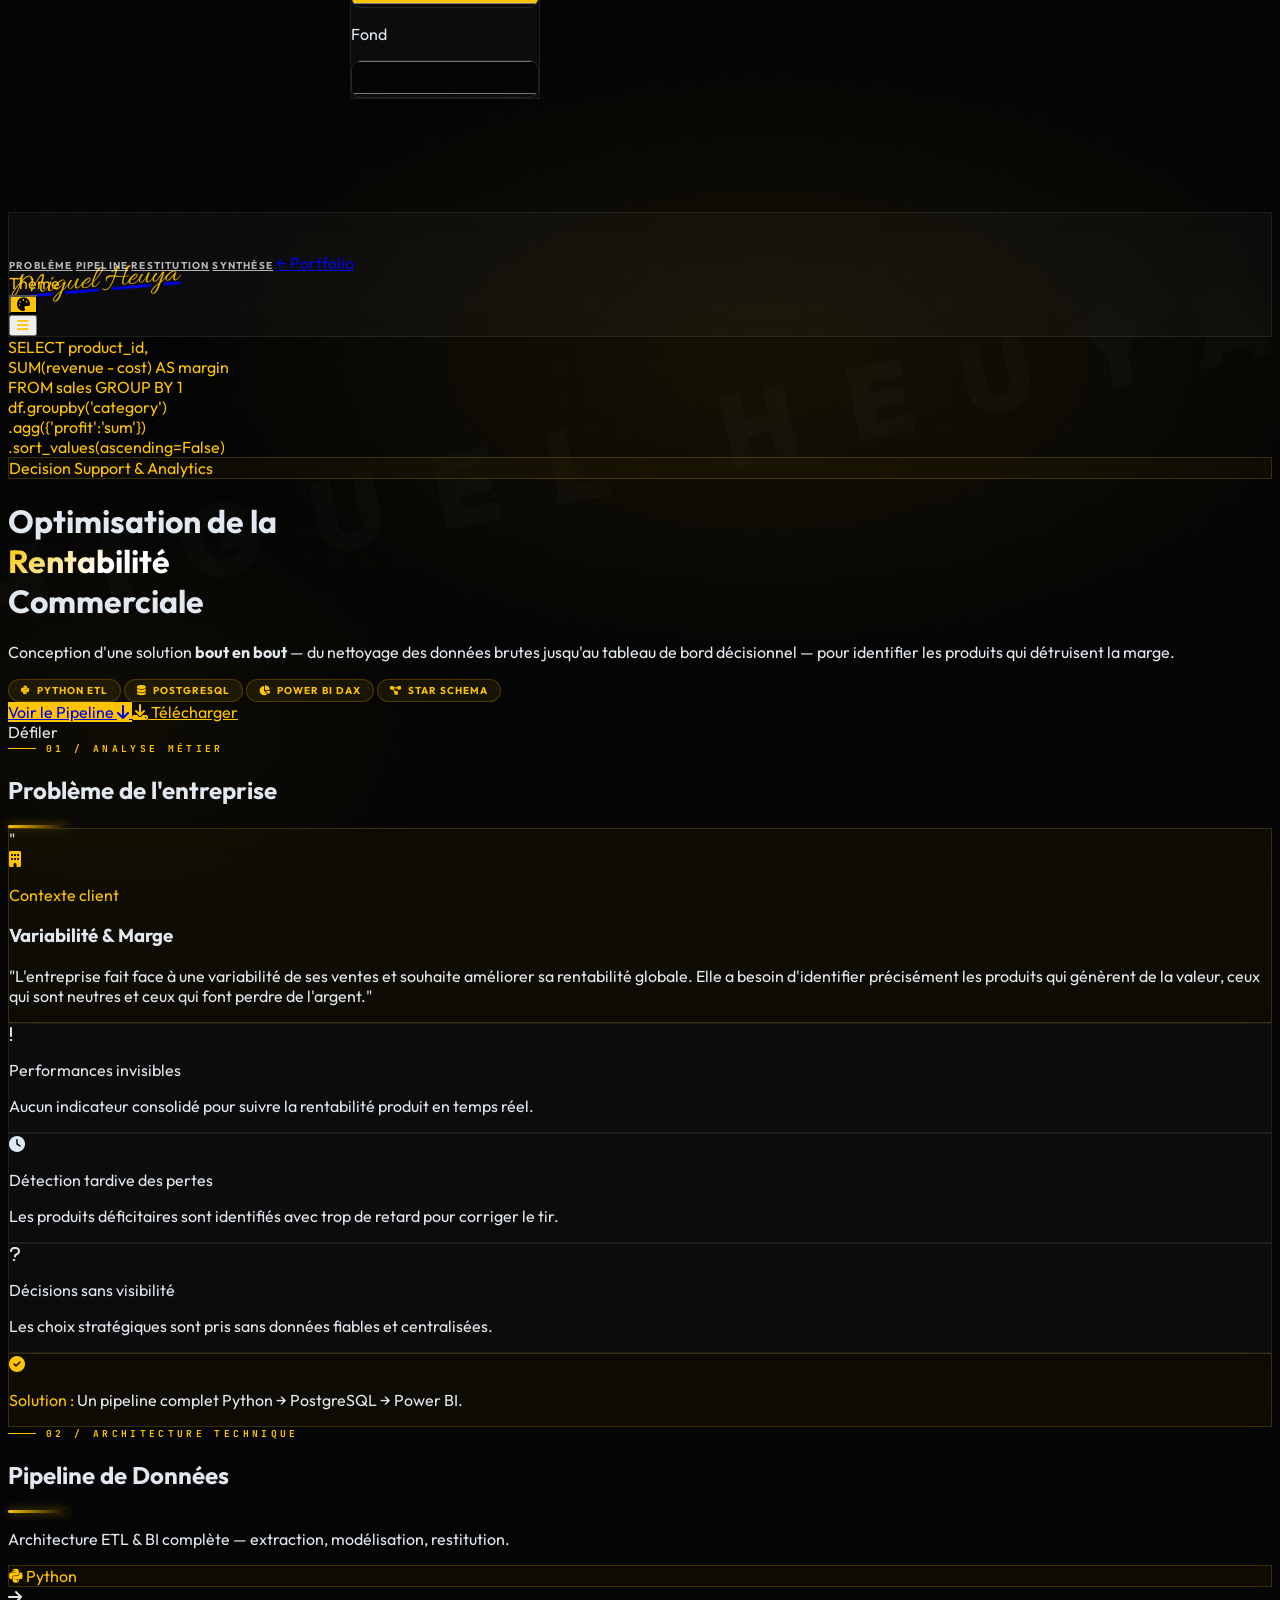
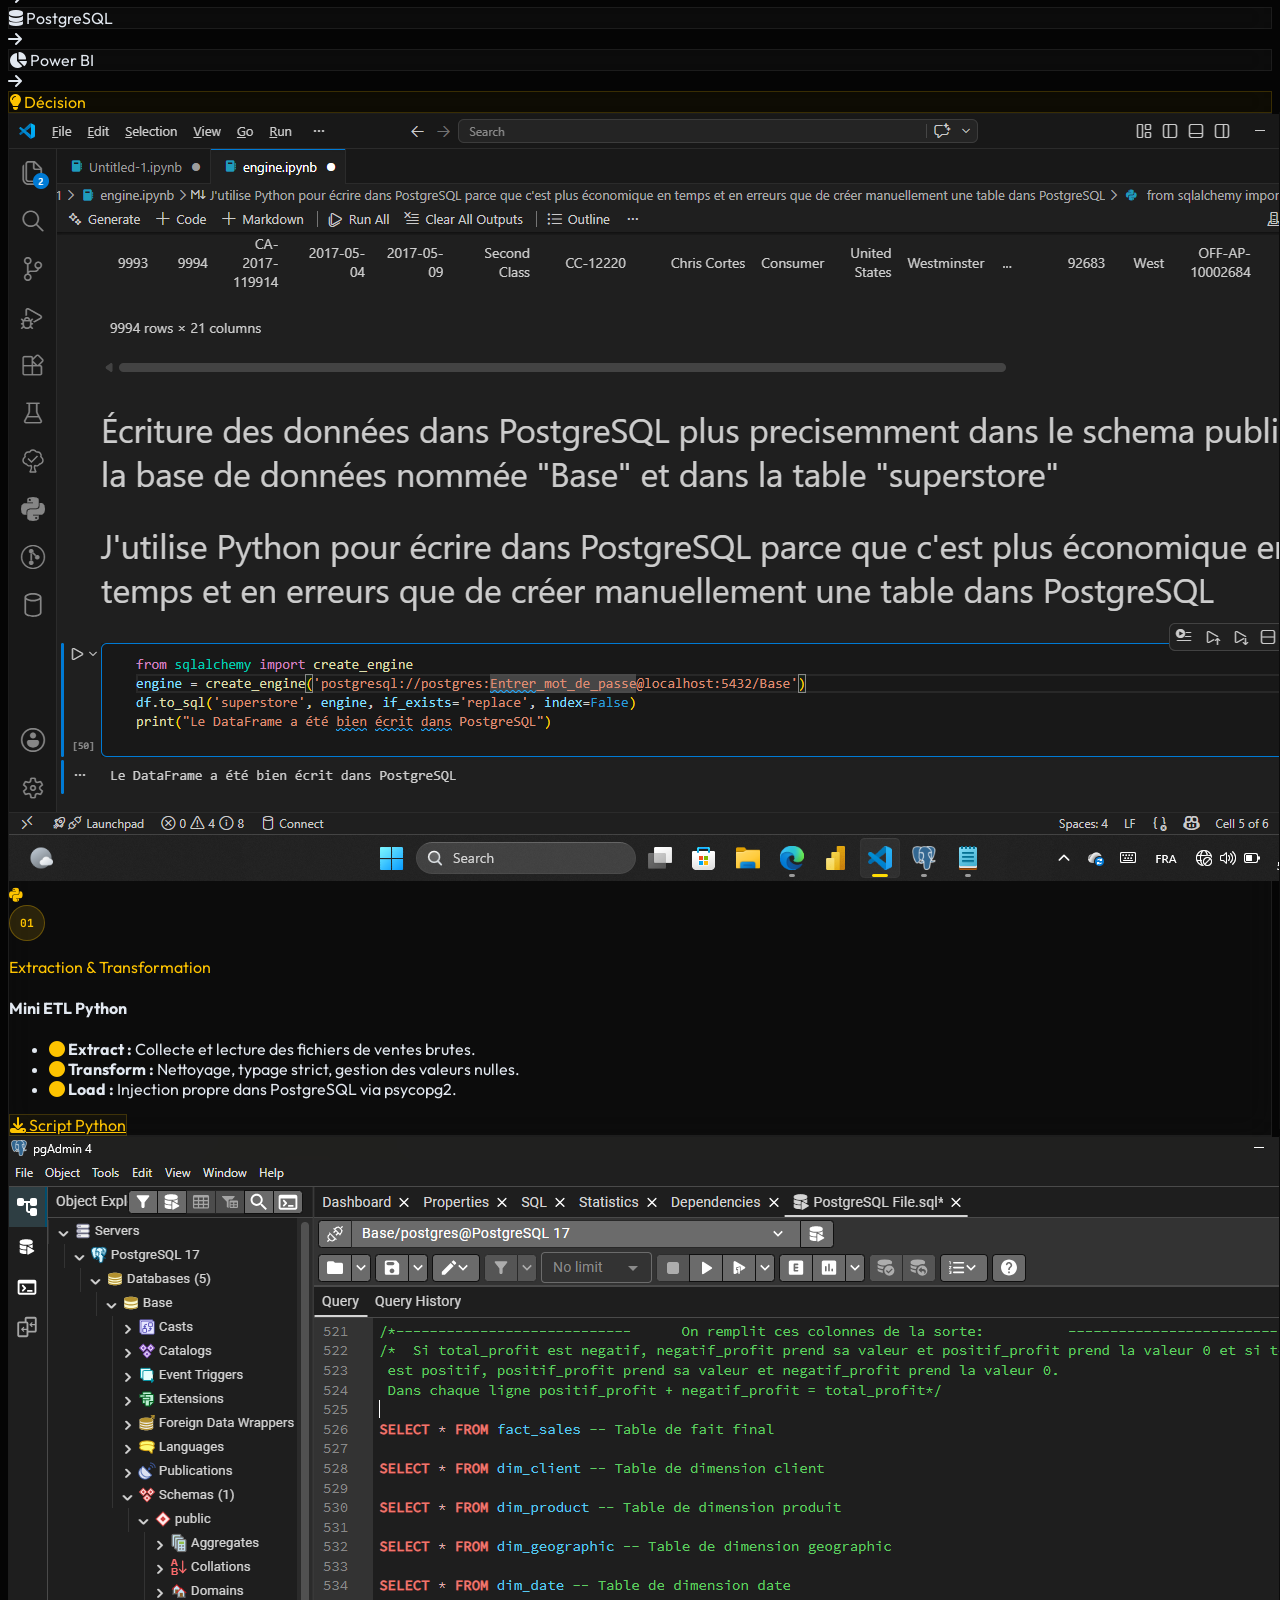
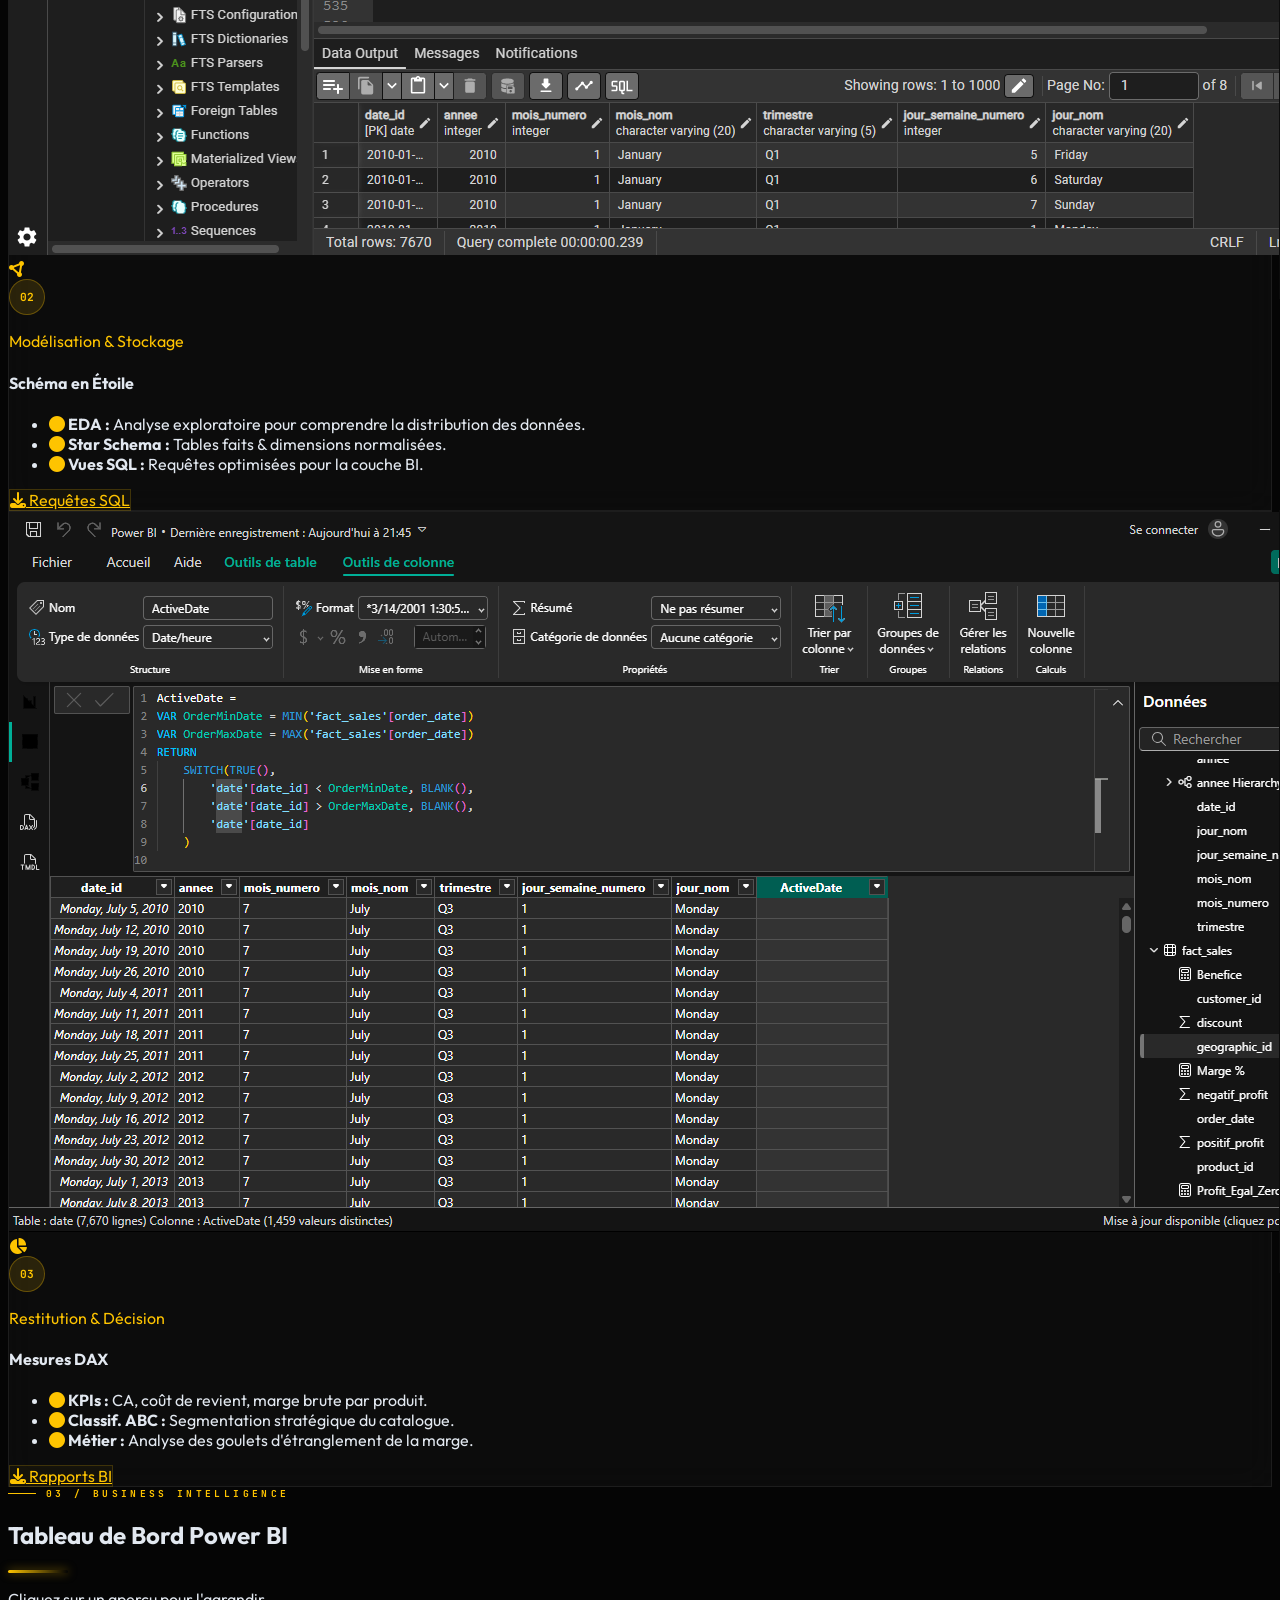
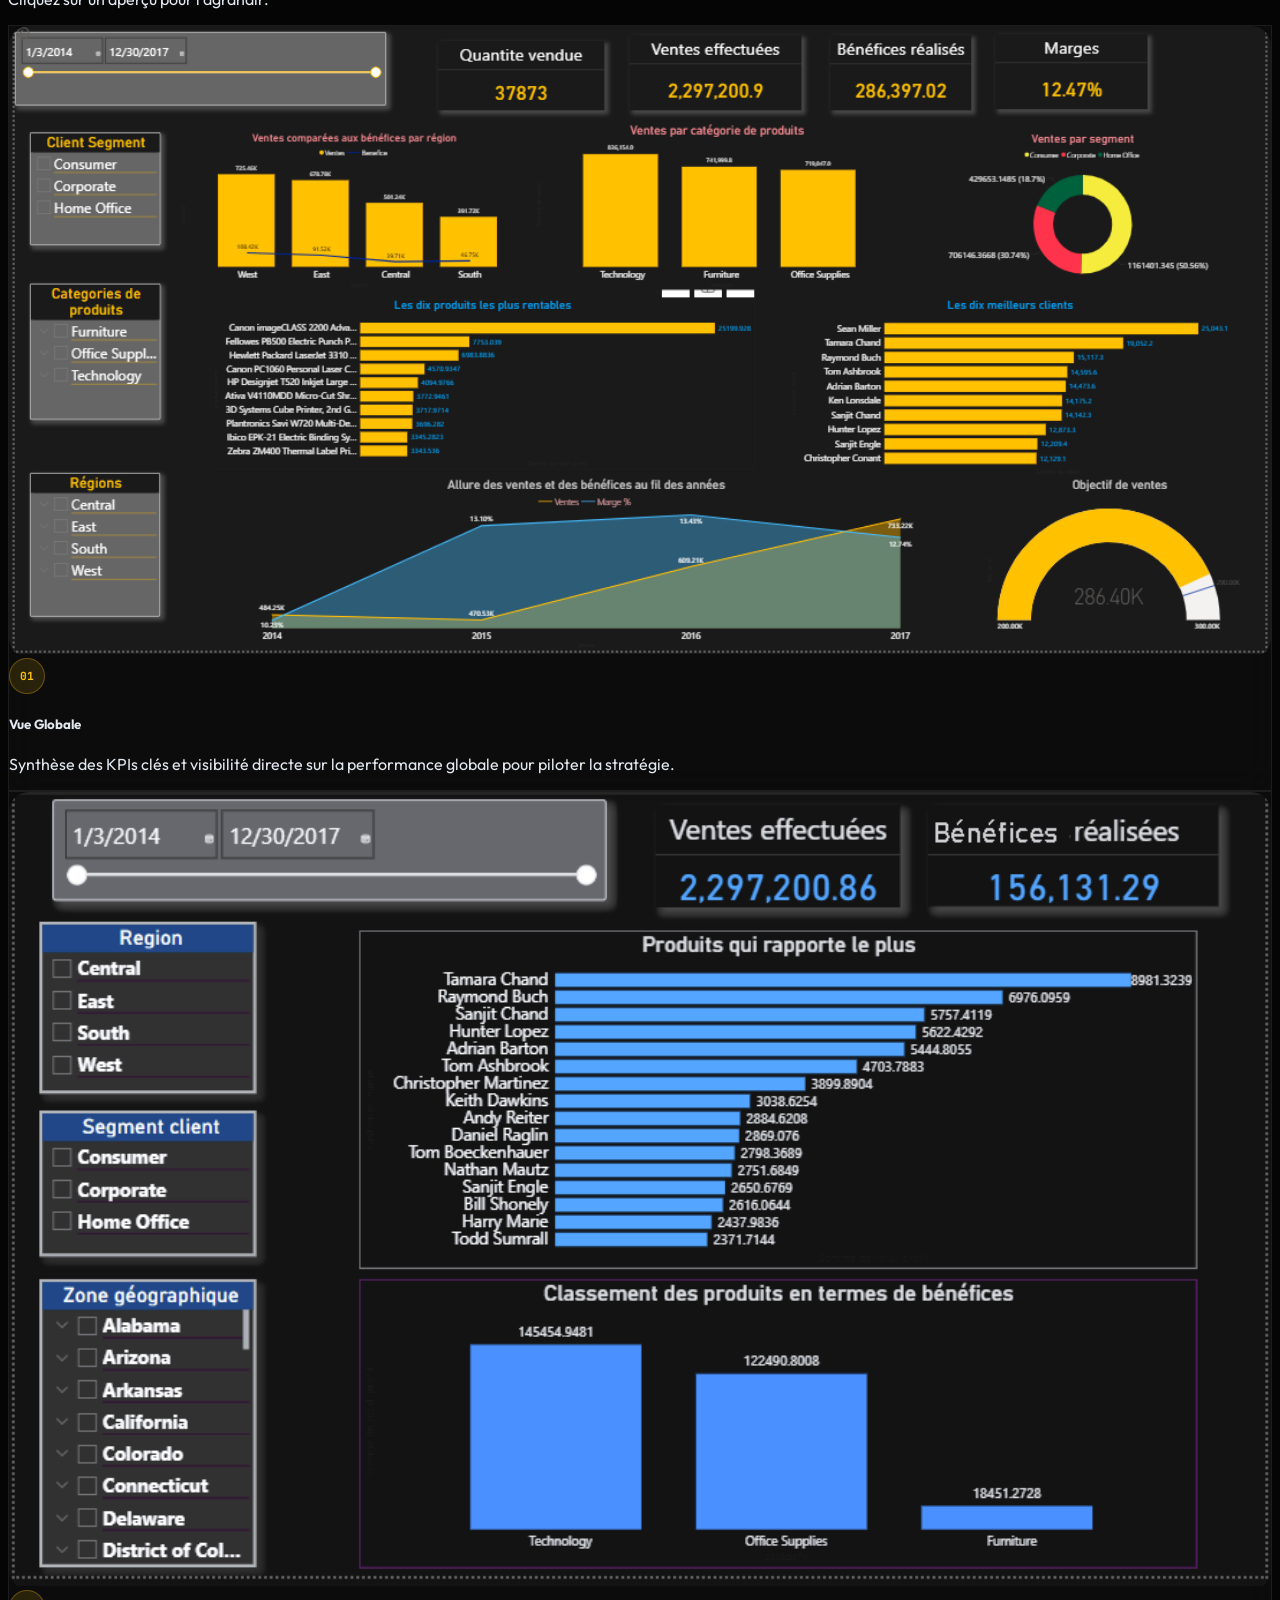
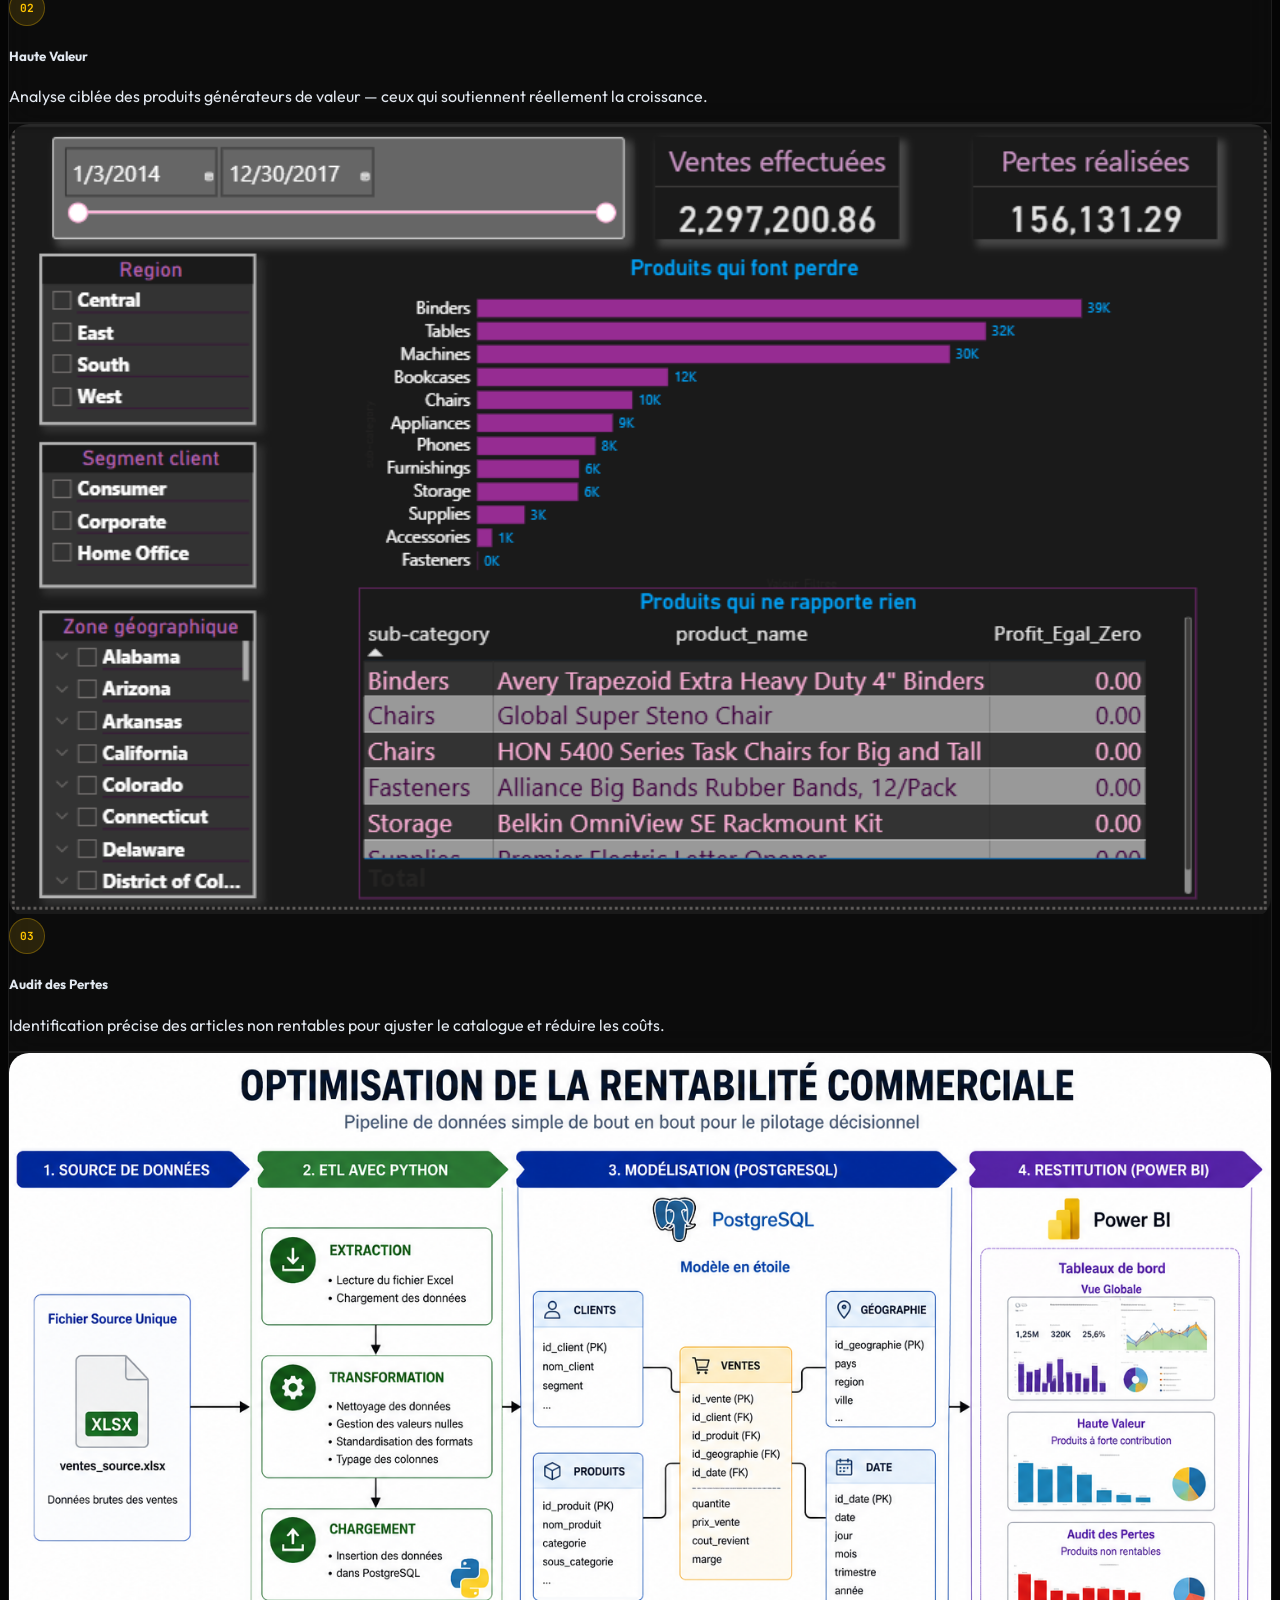
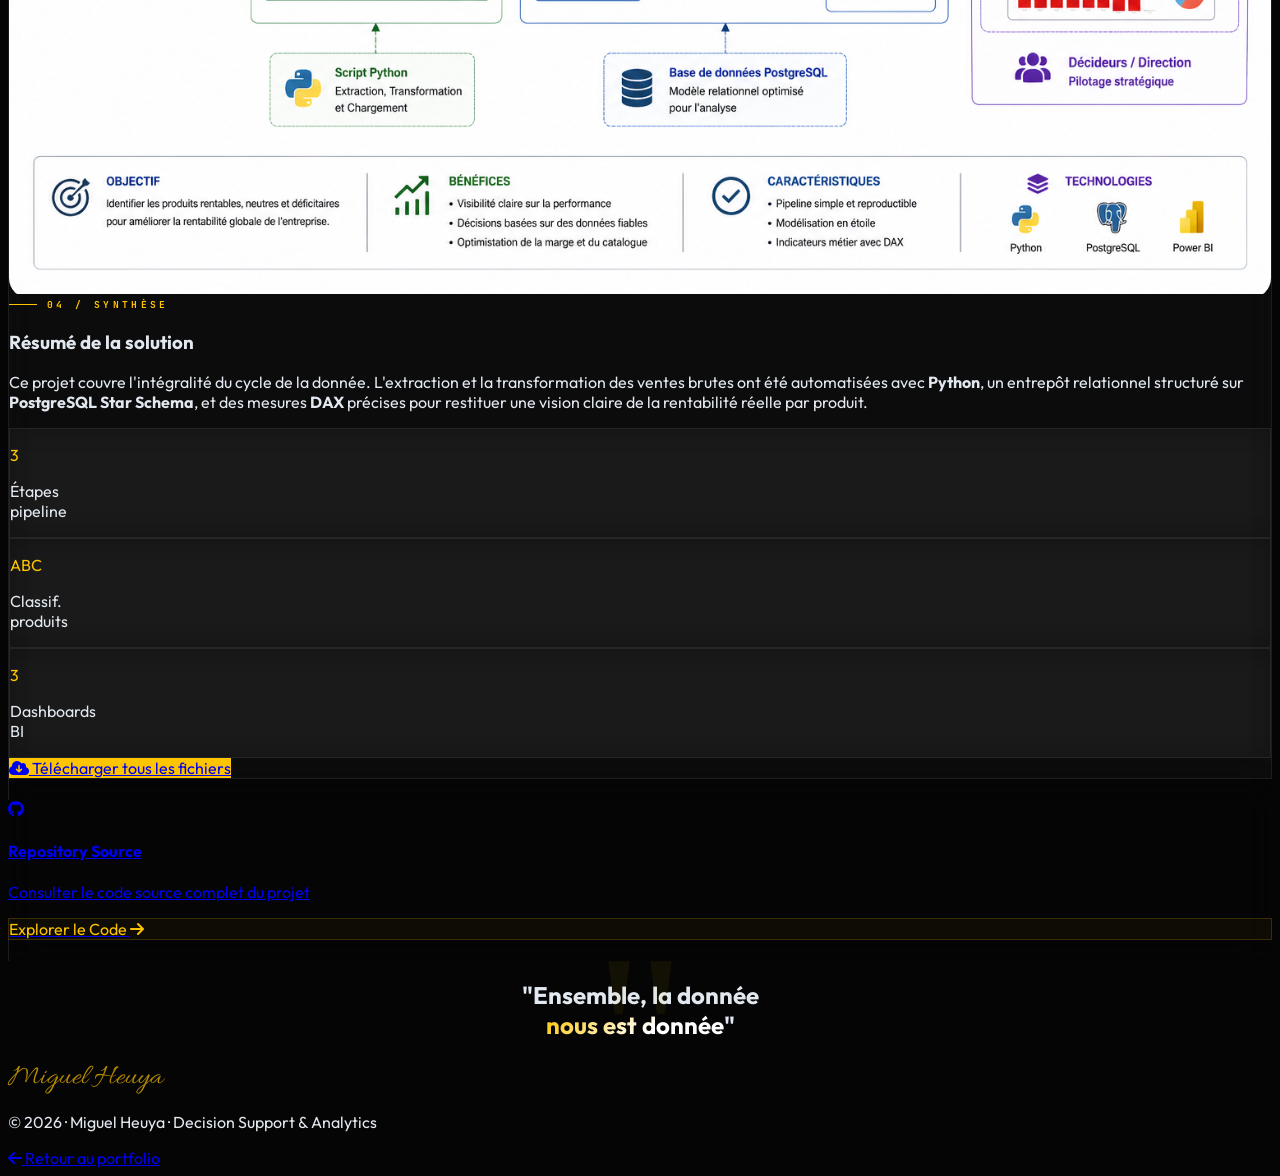
==== commit b920fd59: "portfolio blank" ====
--- a/Image/analyst1.html
+++ b/Image/analyst1.html
@@ -343,7 +343,7 @@
     <a href="#pipeline"  class="nav-link text-base">Pipeline</a>
     <a href="#bi"        class="nav-link text-base">Restitution BI</a>
     <a href="#resume"    class="nav-link text-base">Synthèse</a>
-    <a href="https://miguelheuya.netlify.app/#portfolio" target="_blank"
+    <a href="https://miguelheuya.netlify.app/#portfolio"
        class="px-8 py-3 border border-primary text-primary rounded-full text-sm font-black hover:bg-primary hover:text-black transition">
         ← Portfolio
     </a>
@@ -365,7 +365,7 @@
                 <a href="#pipeline" class="nav-link whitespace-nowrap">Pipeline</a>
                 <a href="#bi"       class="nav-link whitespace-nowrap">Restitution</a>
                 <a href="#resume"   class="nav-link whitespace-nowrap">Synthèse</a>
-                <a href="https://miguelheuya.netlify.app/#portfolio" target="_blank"
+                <a href="https://miguelheuya.netlify.app/#portfolio"
                    class="px-5 py-2 border border-white/30 text-white rounded-full text-[10px] font-black hover:border-primary hover:text-primary transition ml-2 whitespace-nowrap">
                     ← Portfolio
                 </a>
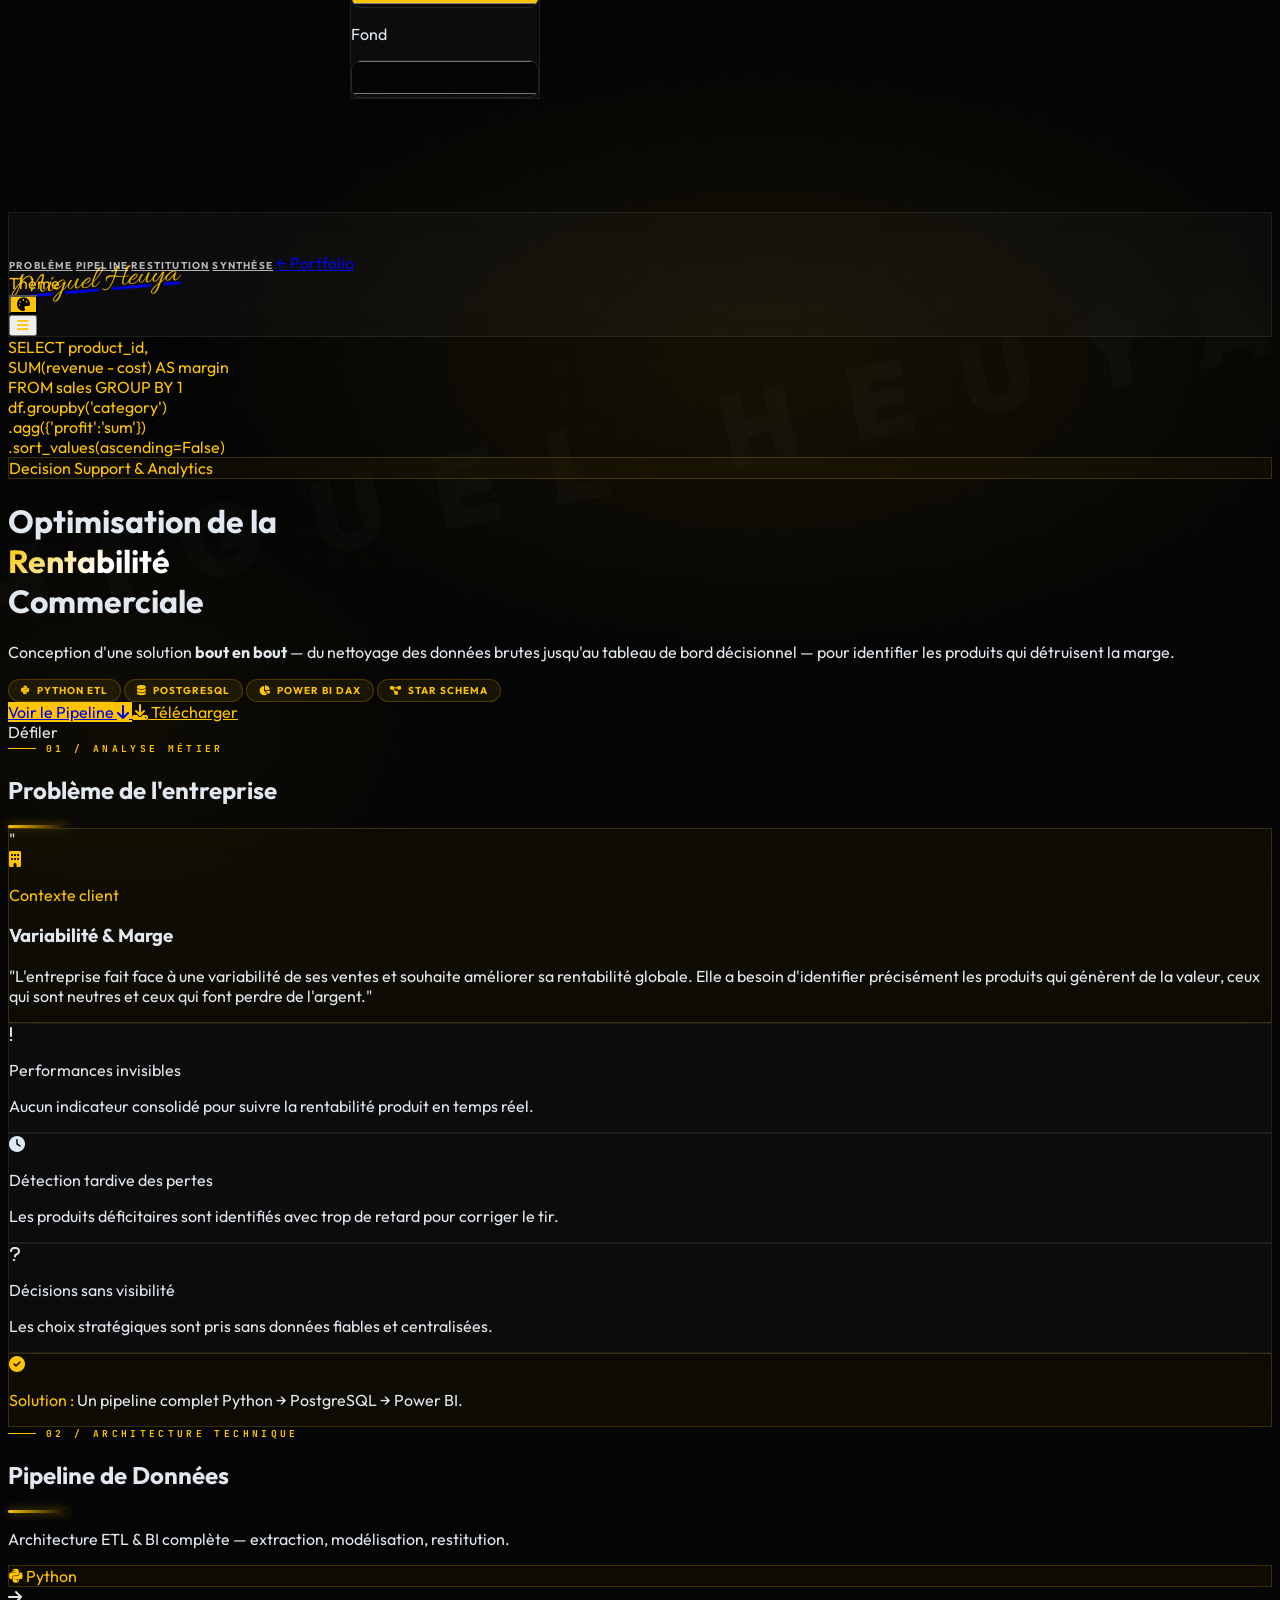
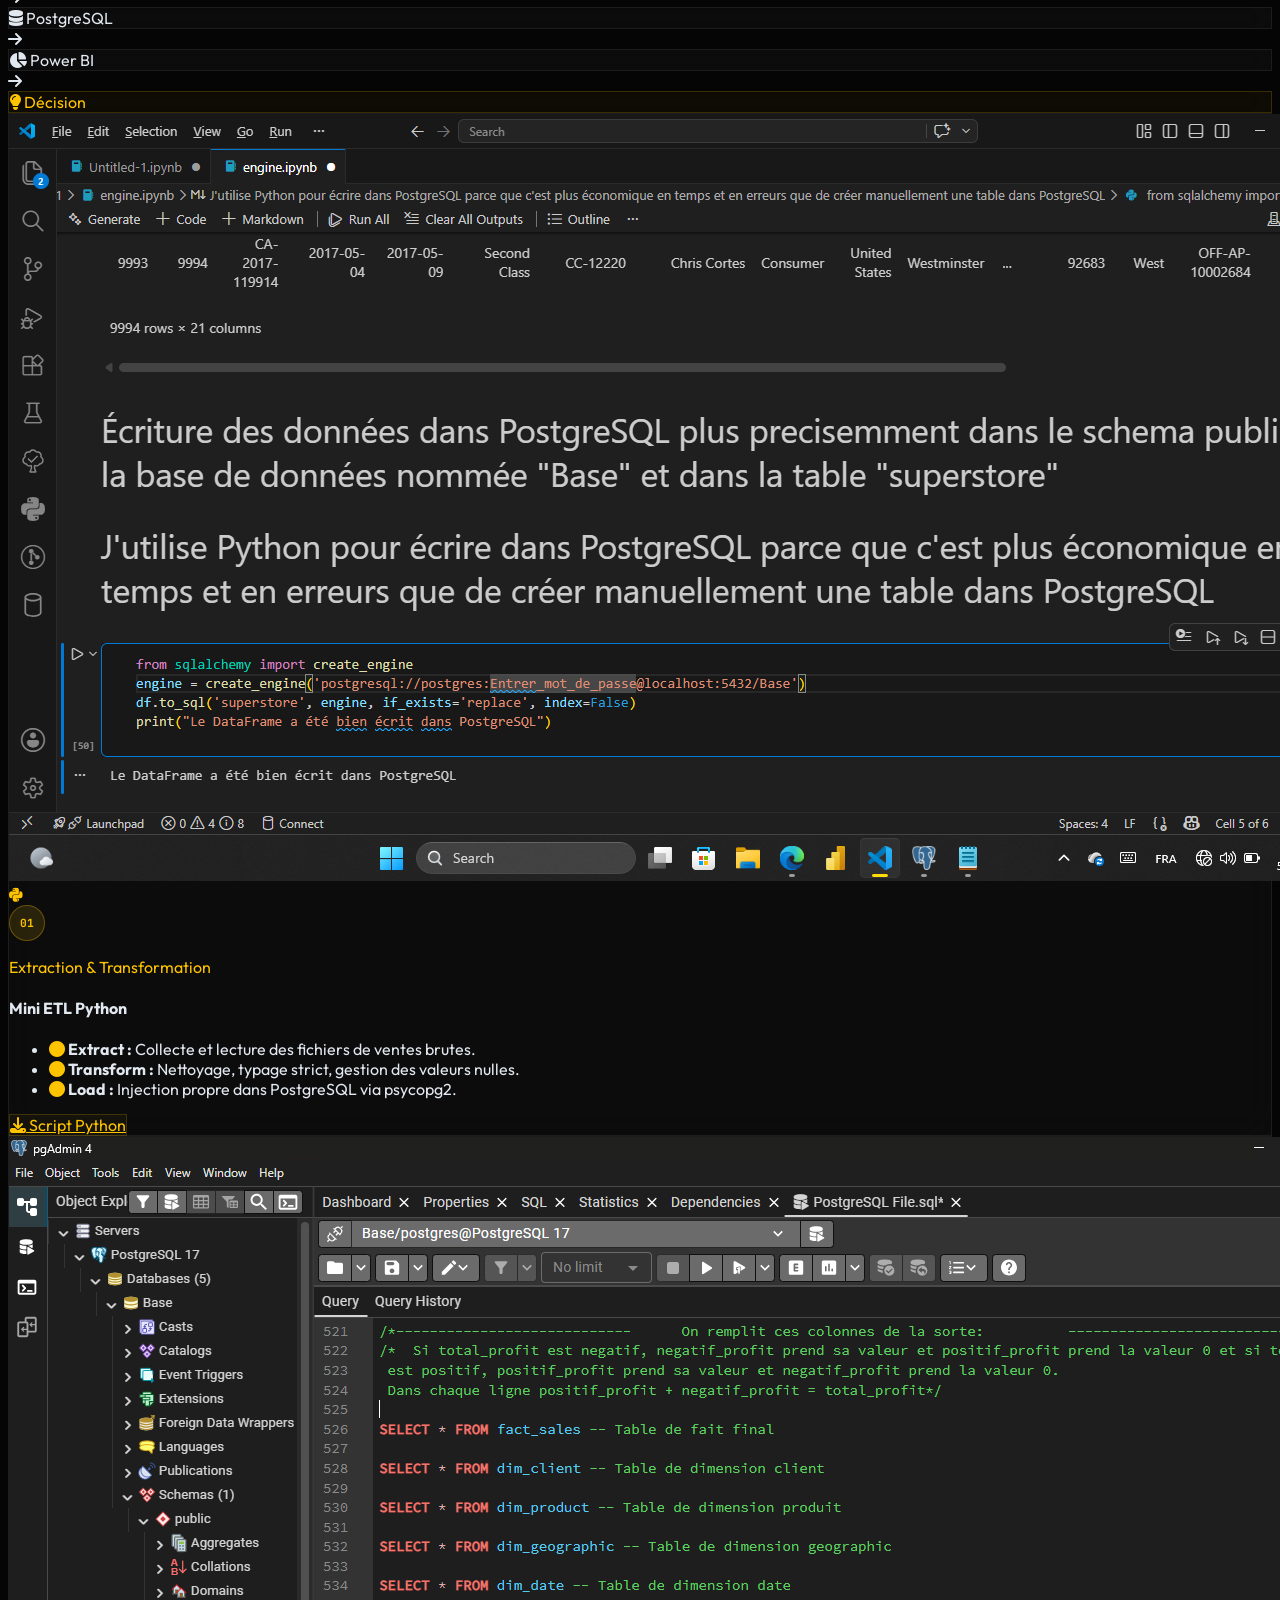
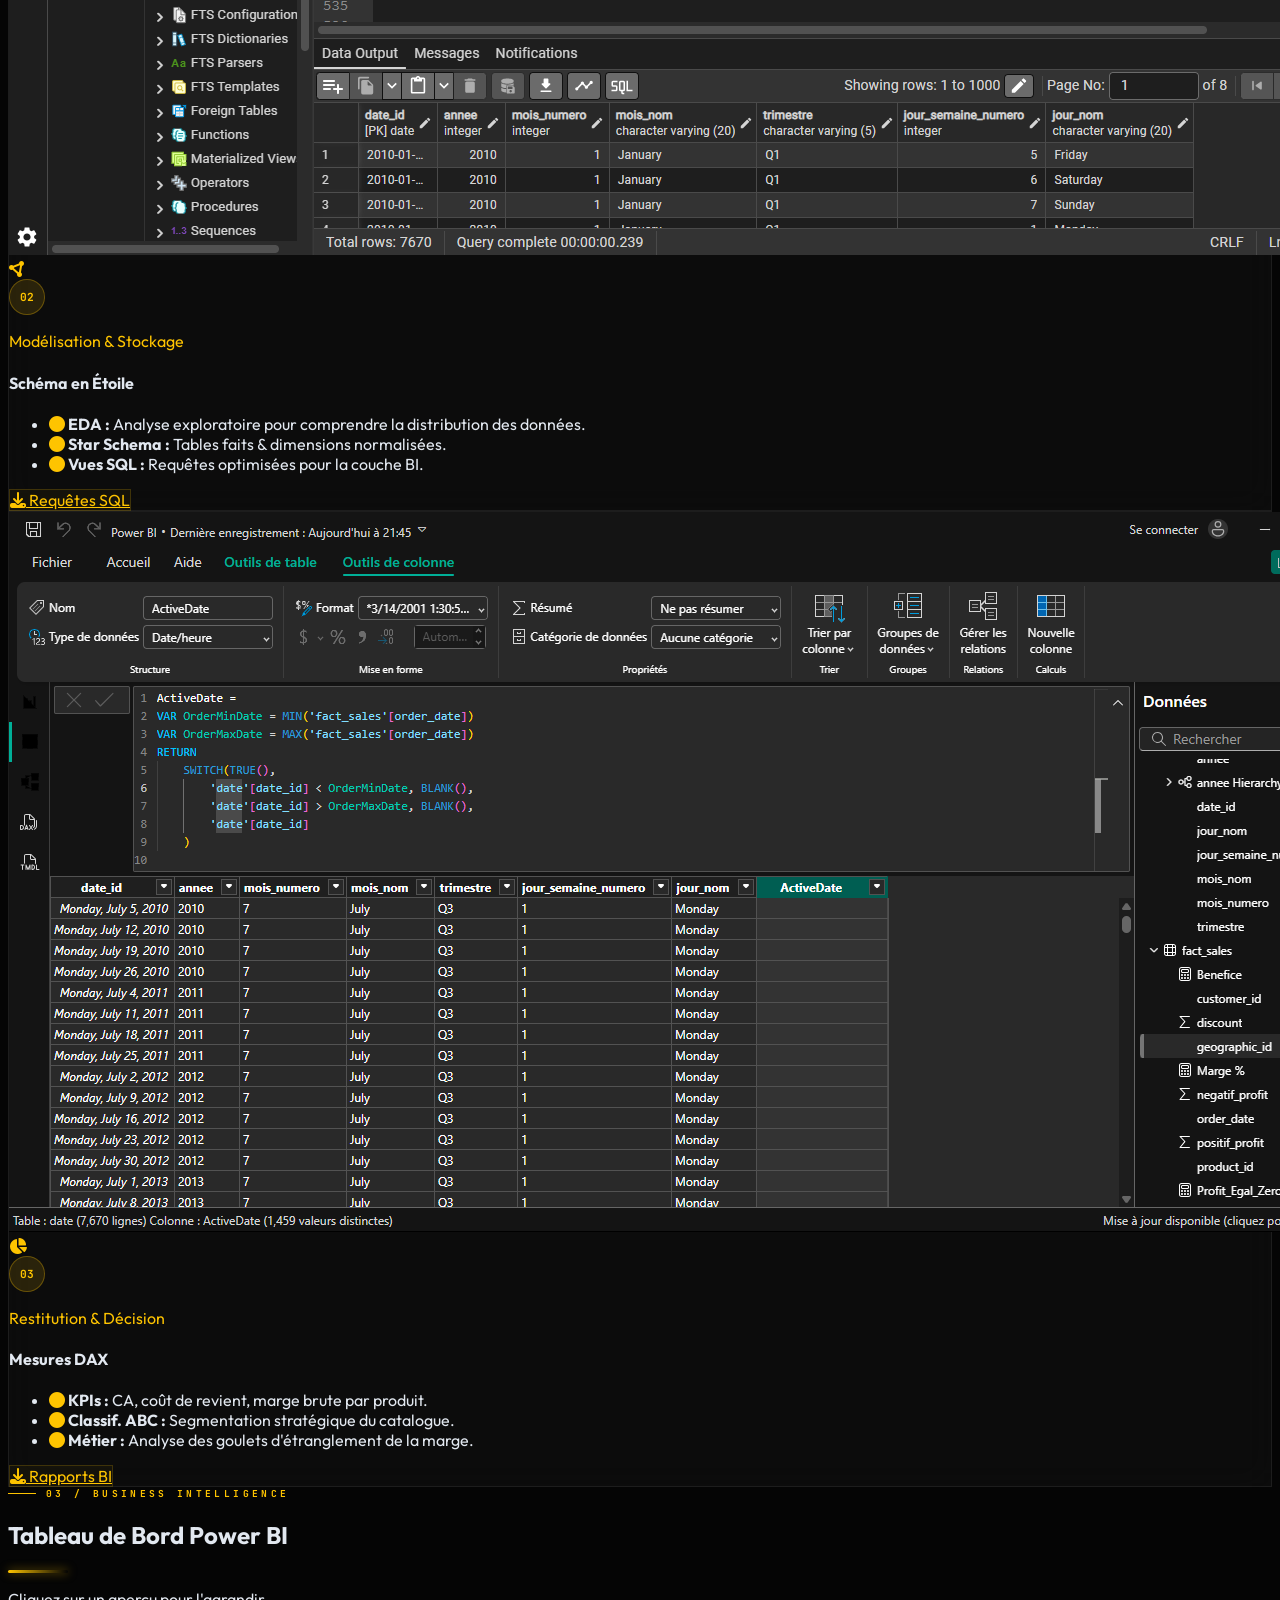
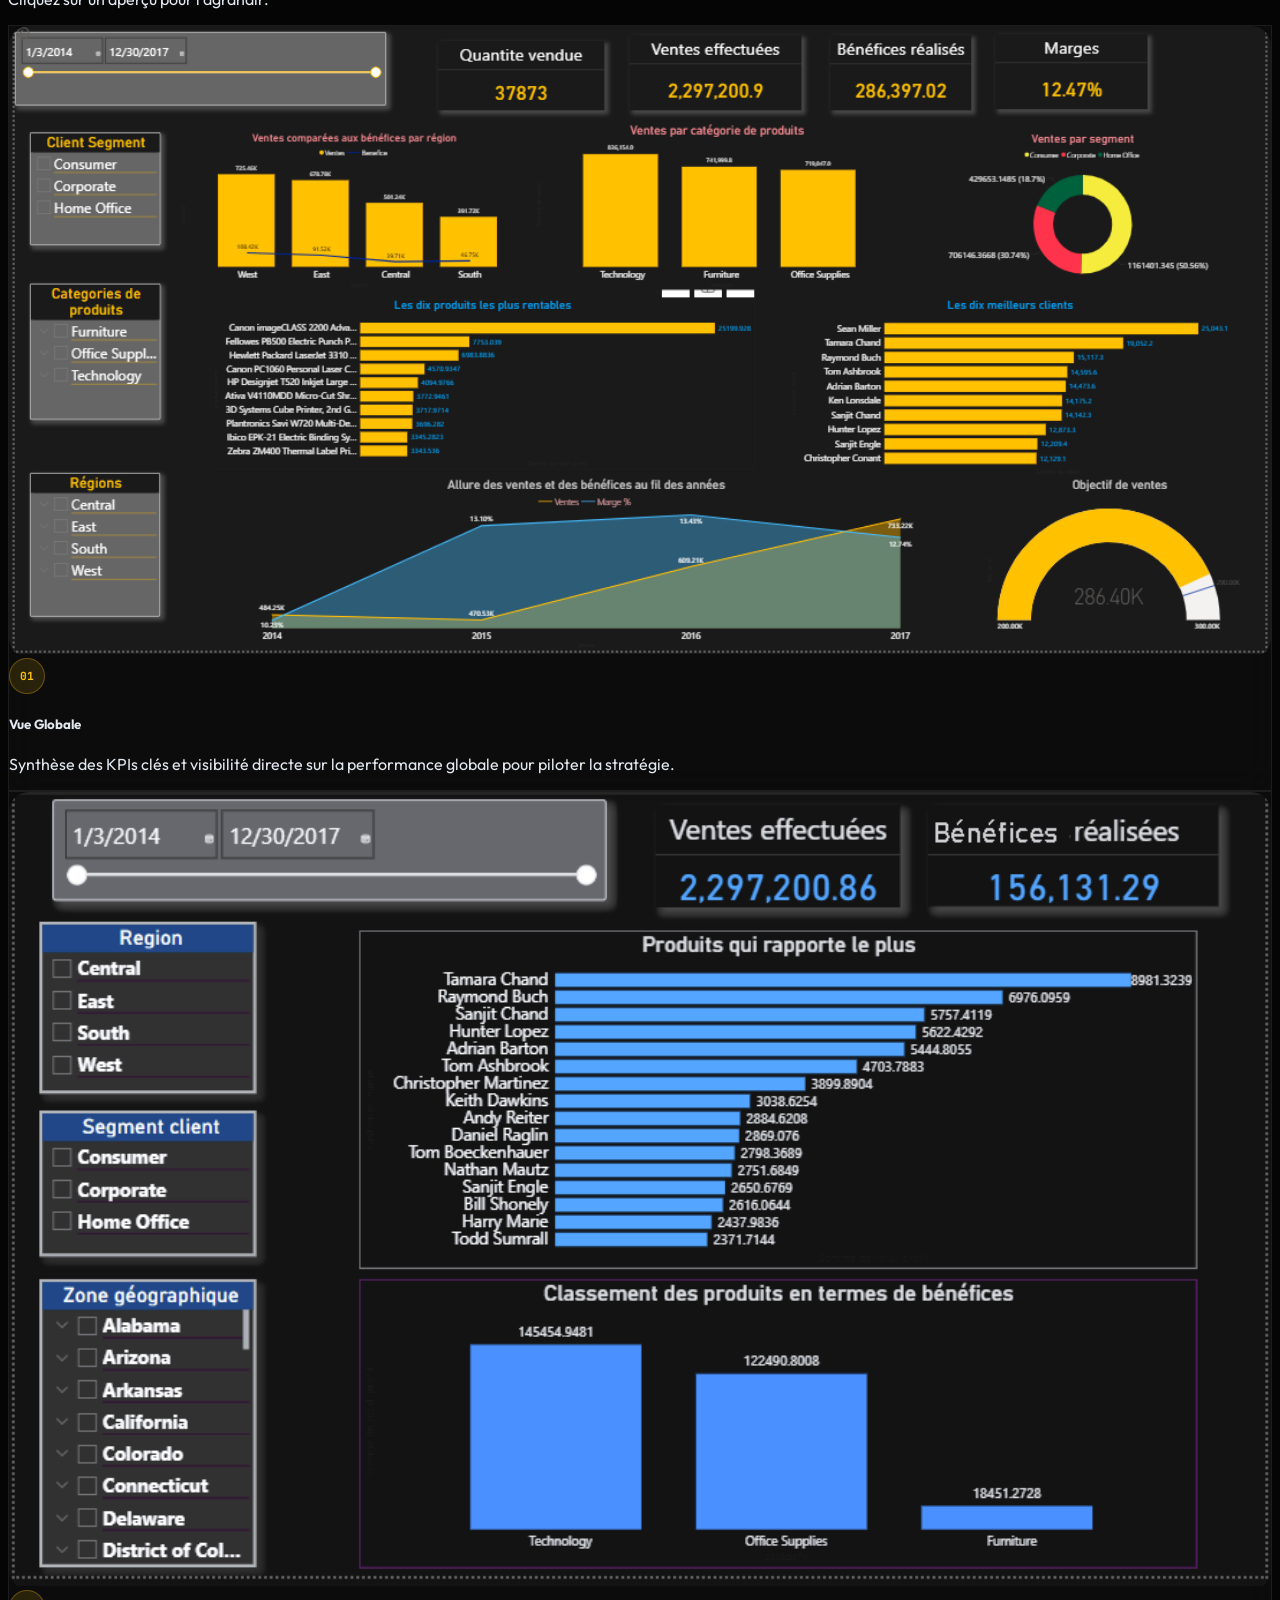
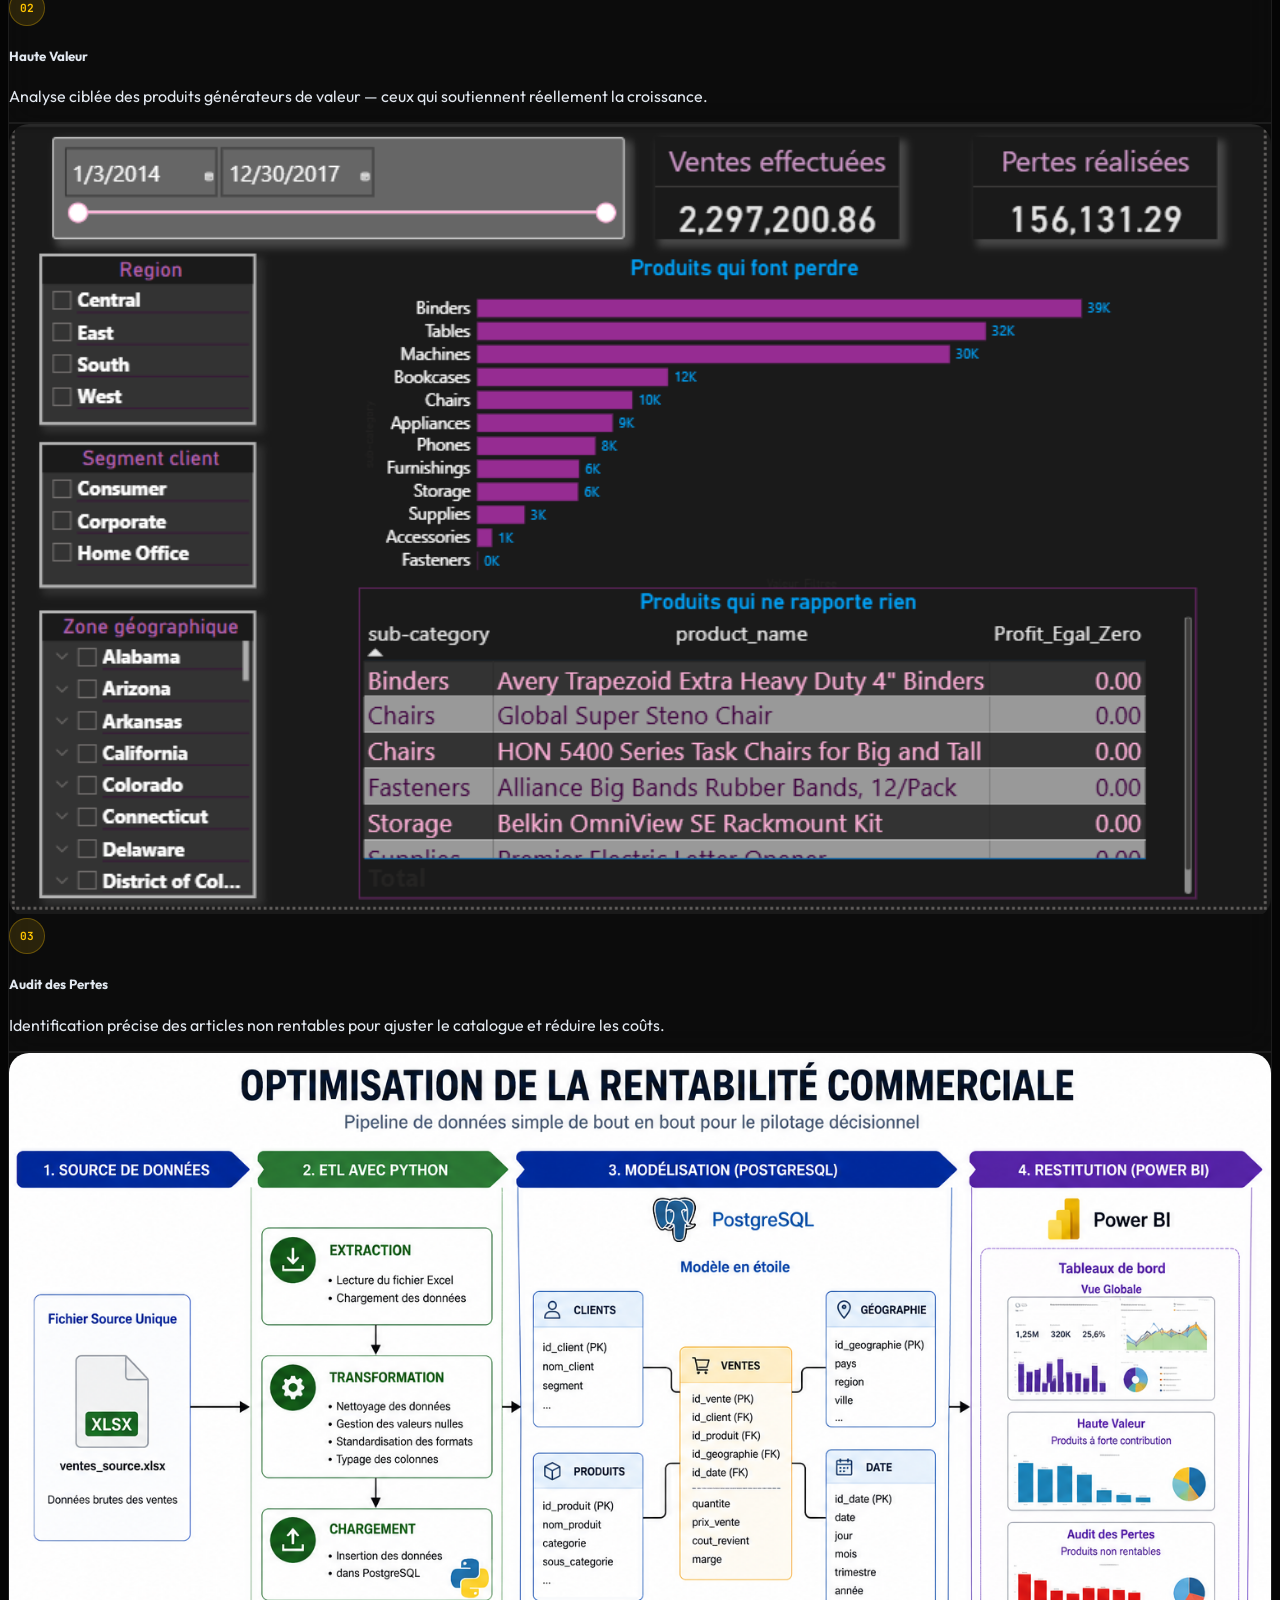
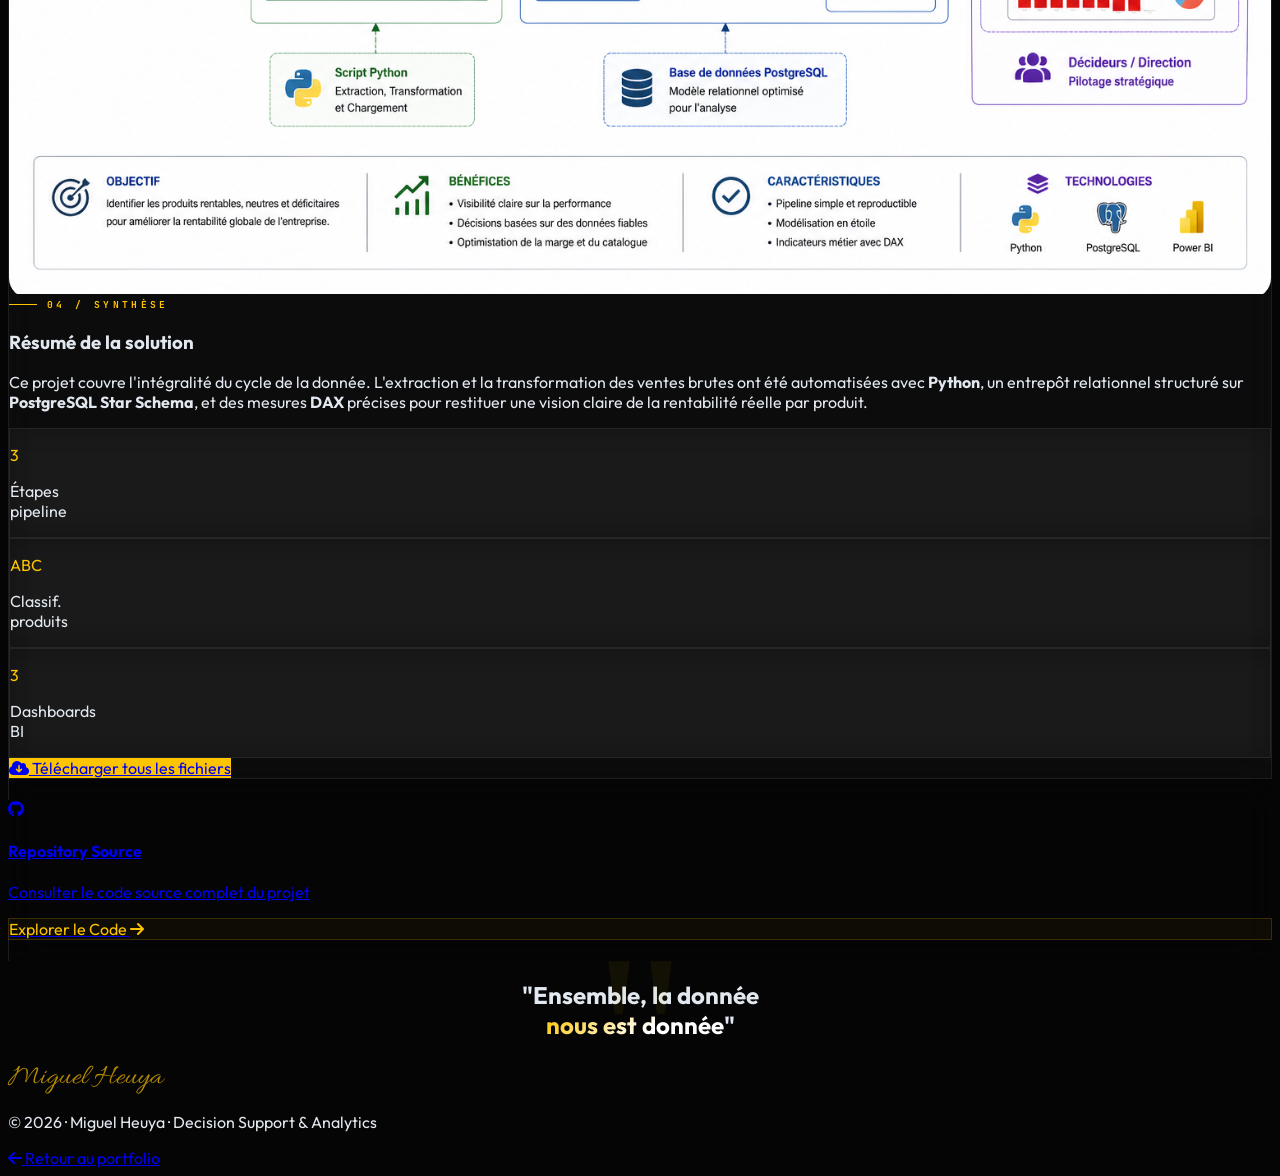
==== commit f9b1e636: "reseau_valide" ====
--- a/Image/analyst1.html
+++ b/Image/analyst1.html
@@ -1,3 +1,4 @@
+
 <!DOCTYPE html>
 <html lang="fr" class="scroll-smooth">
 <head>
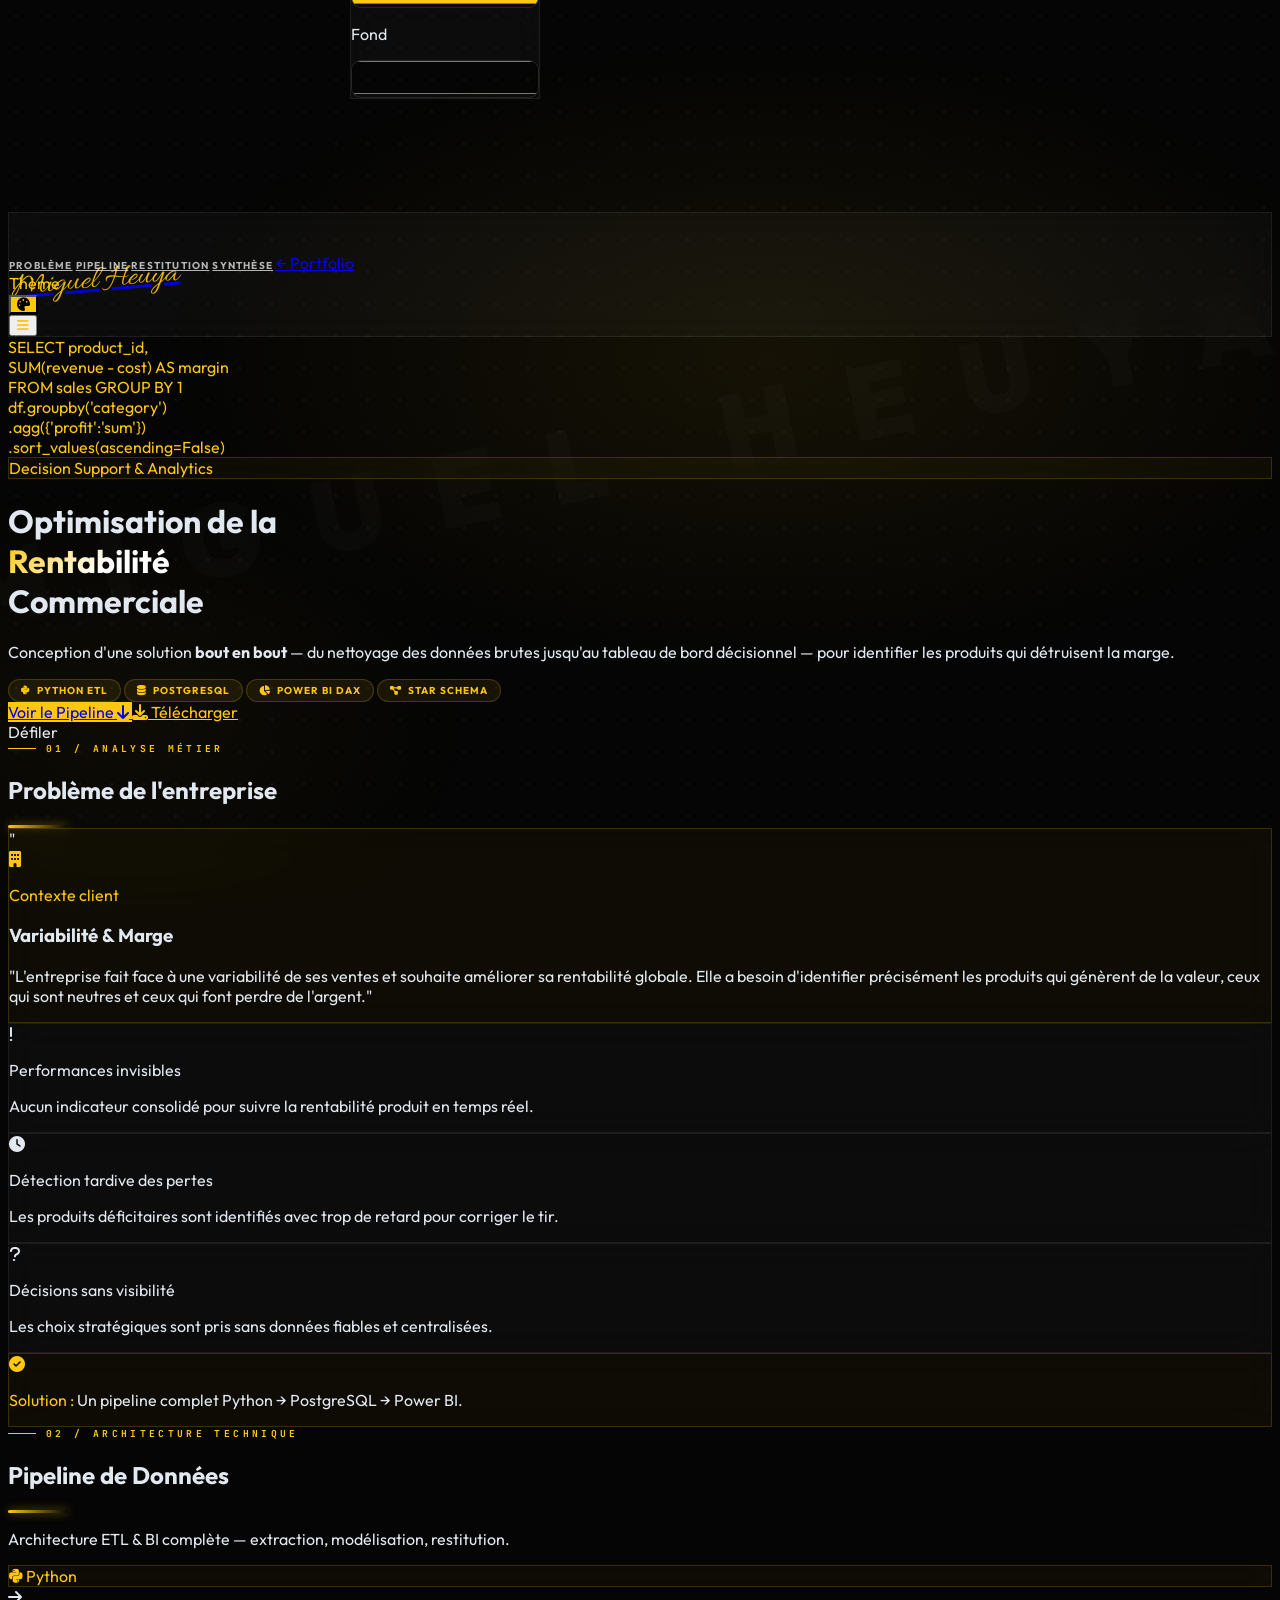
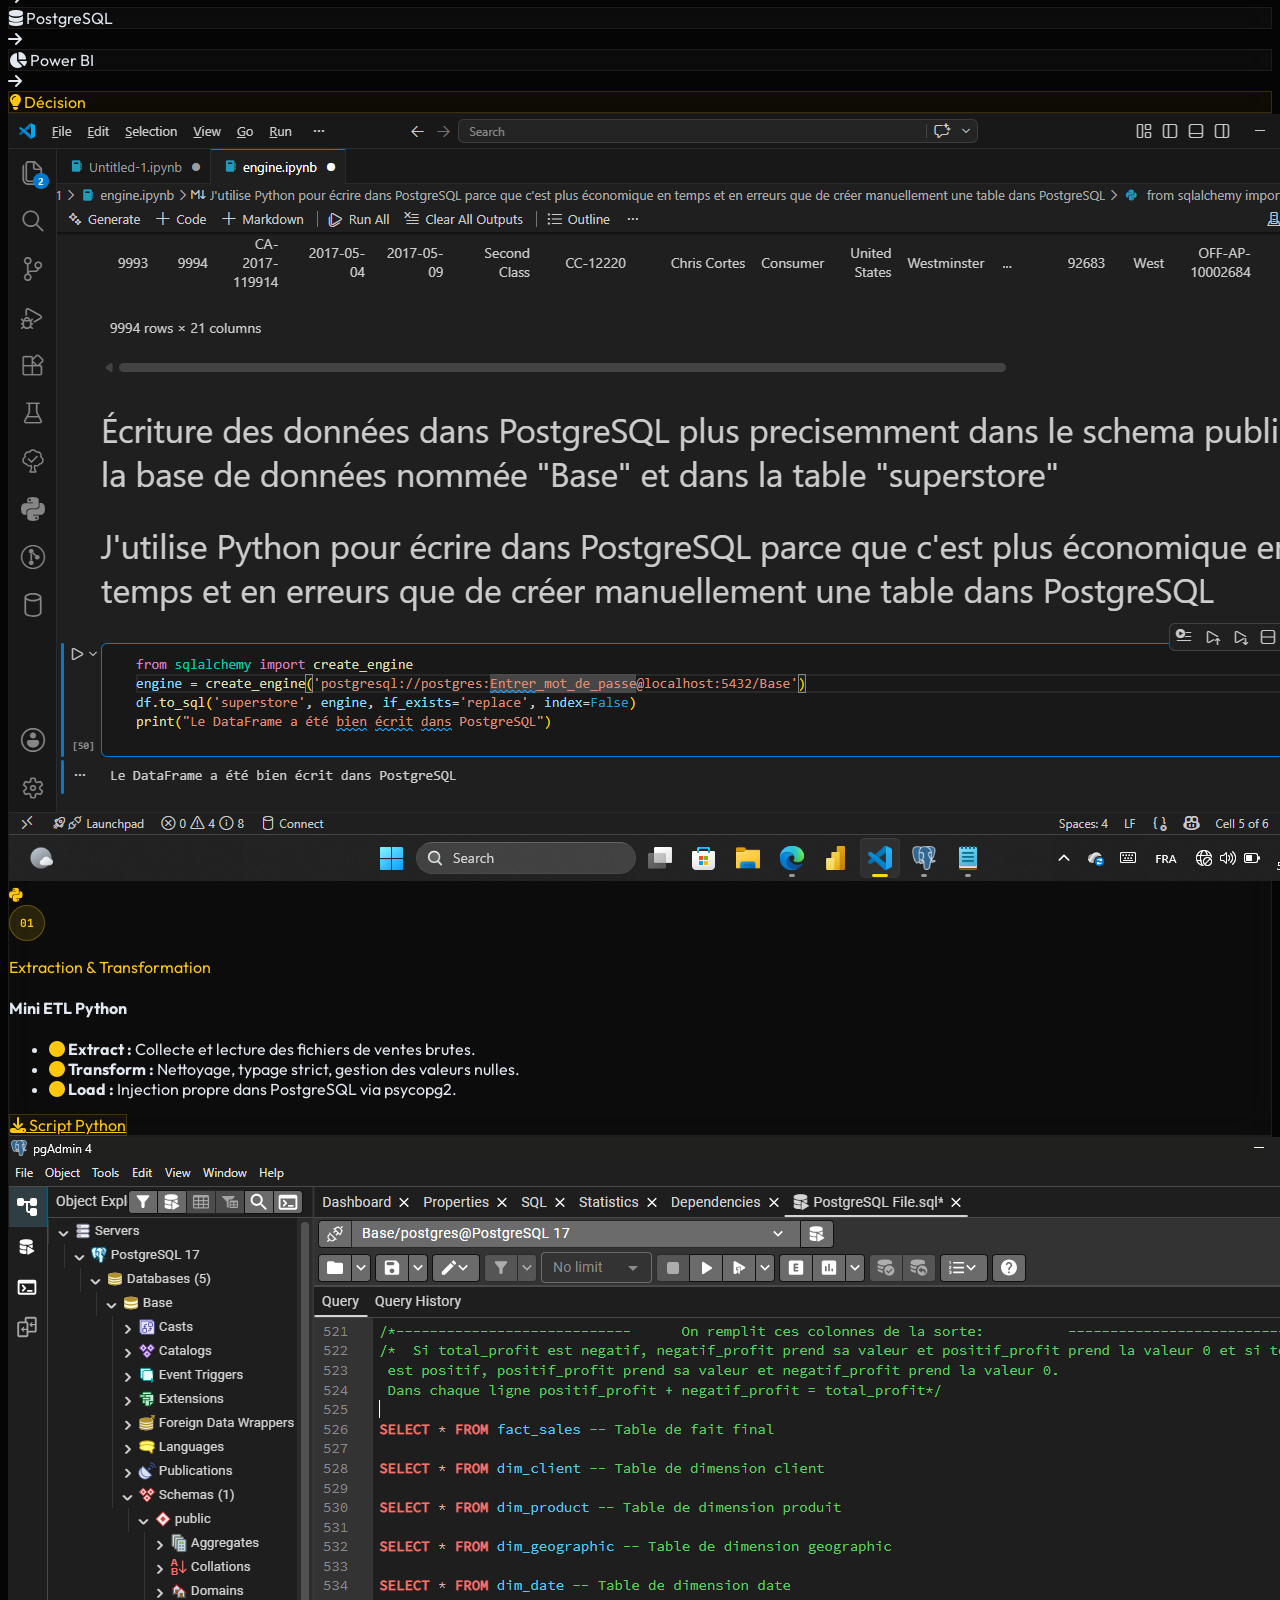
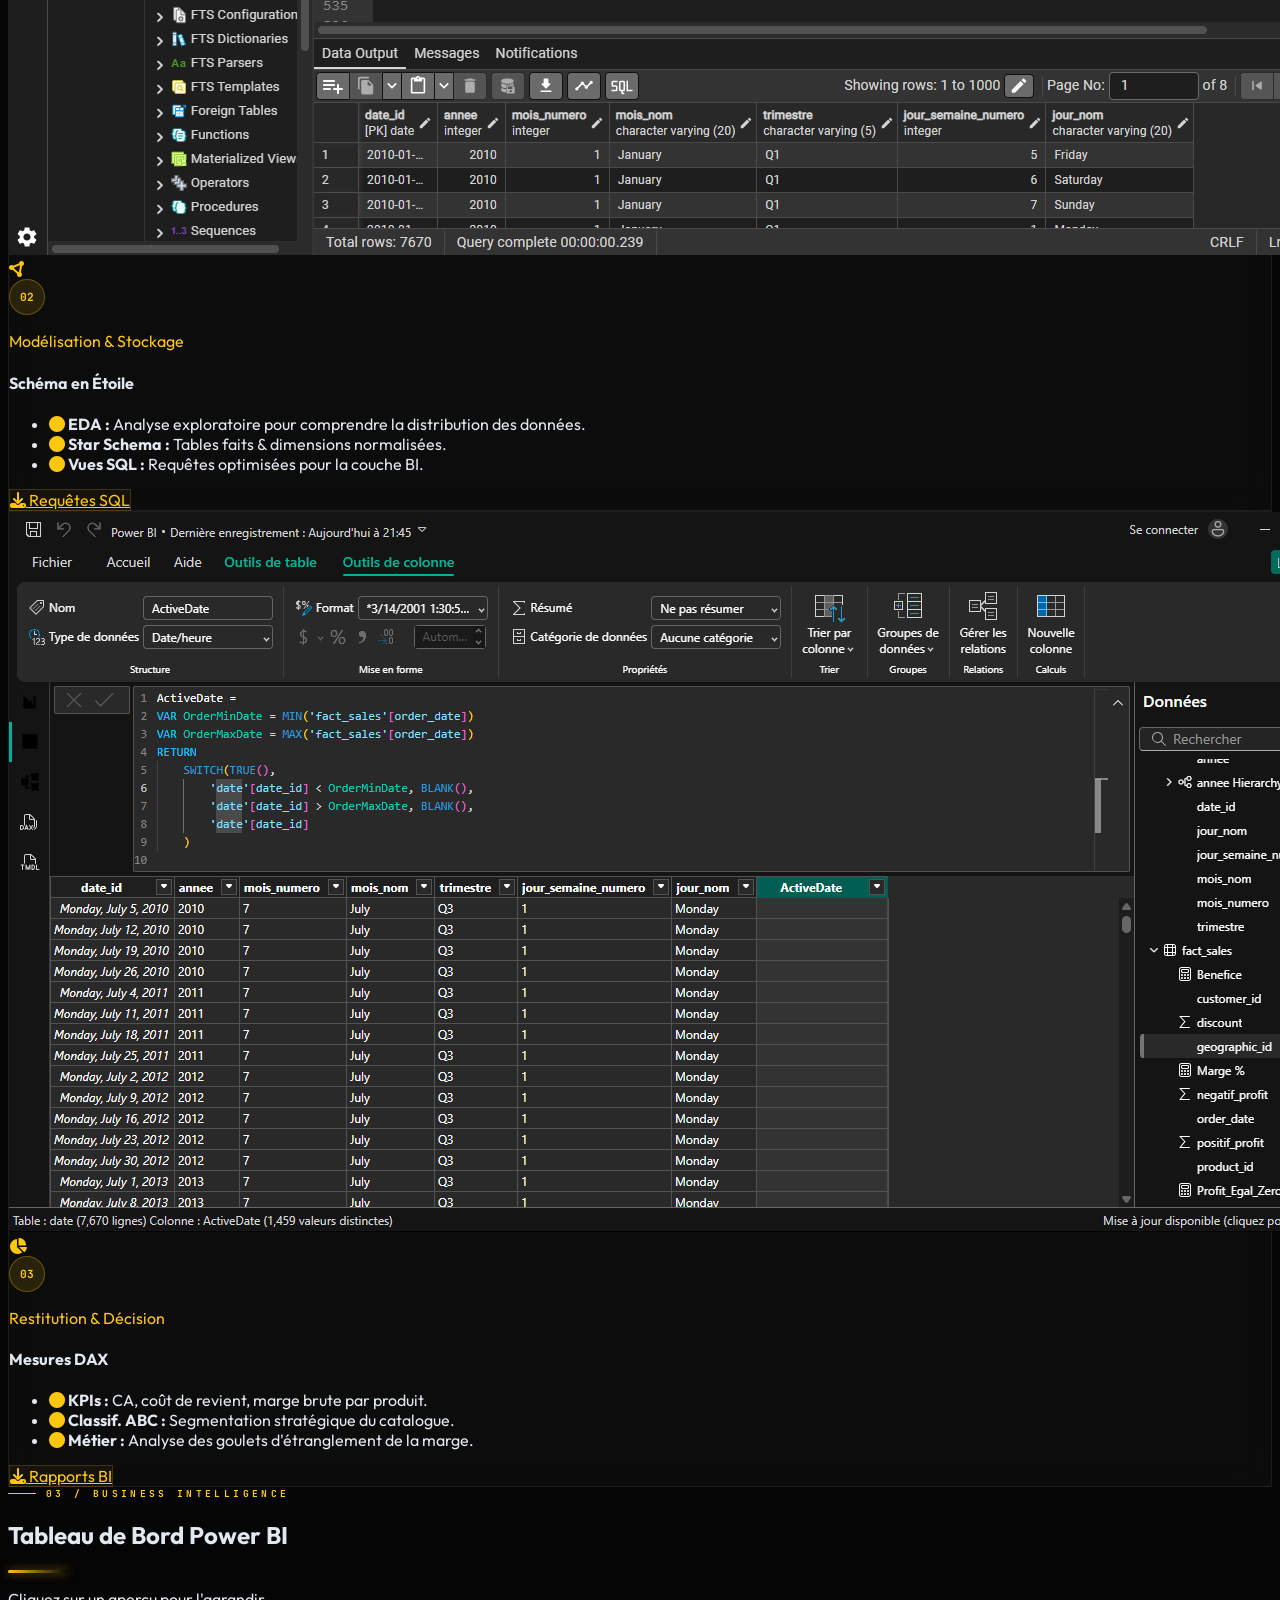
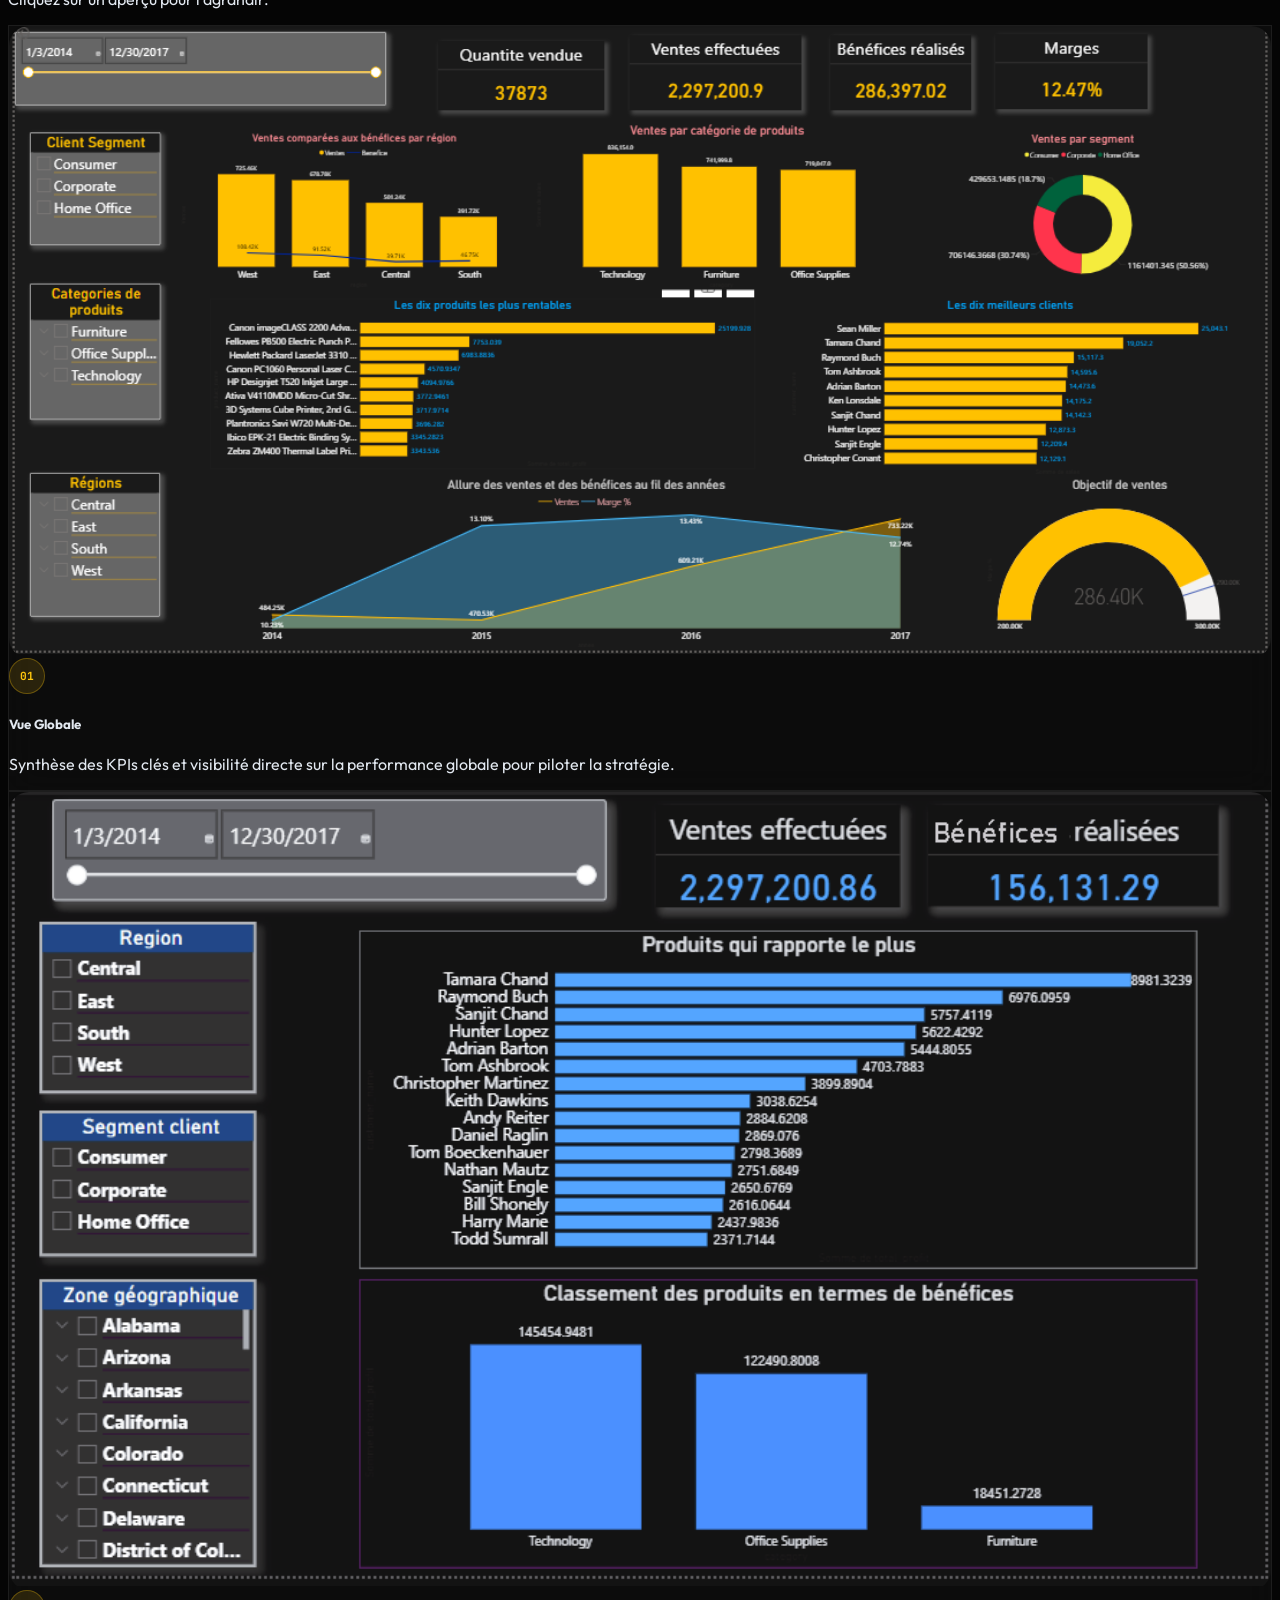
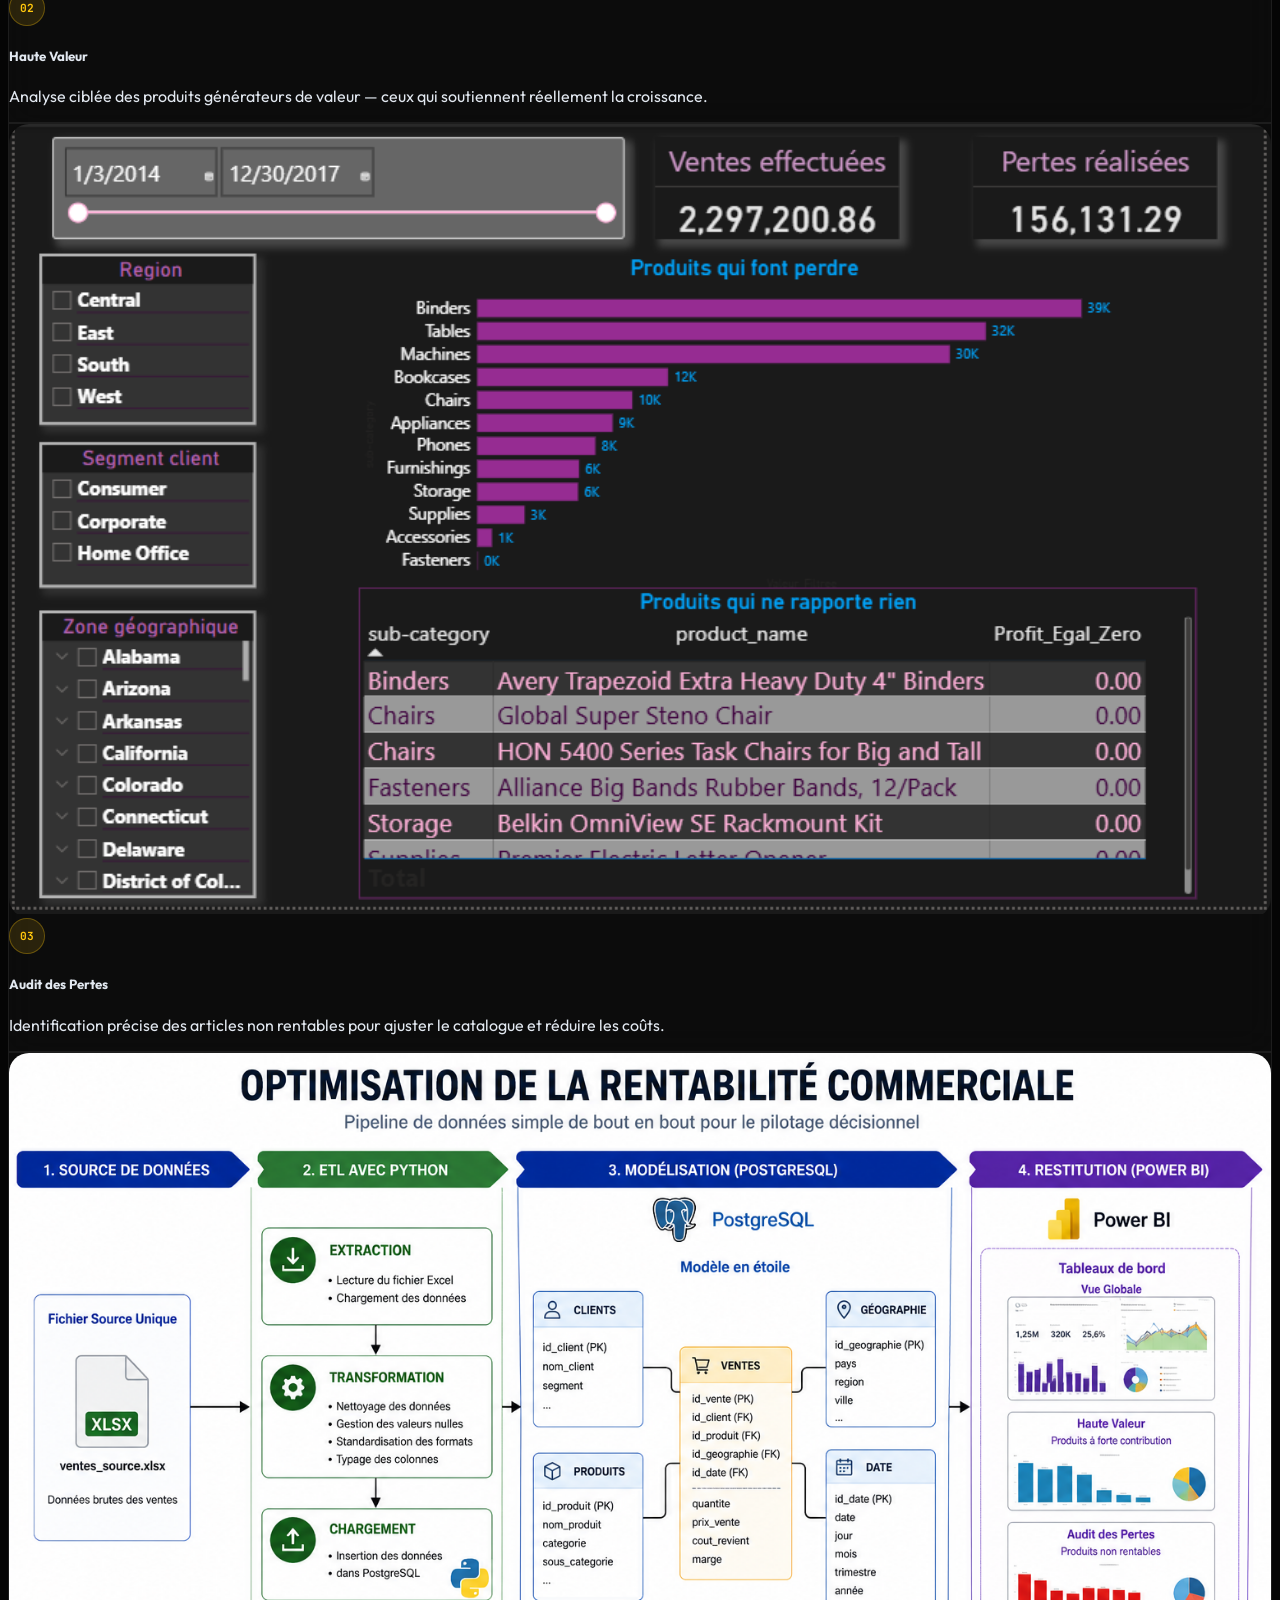
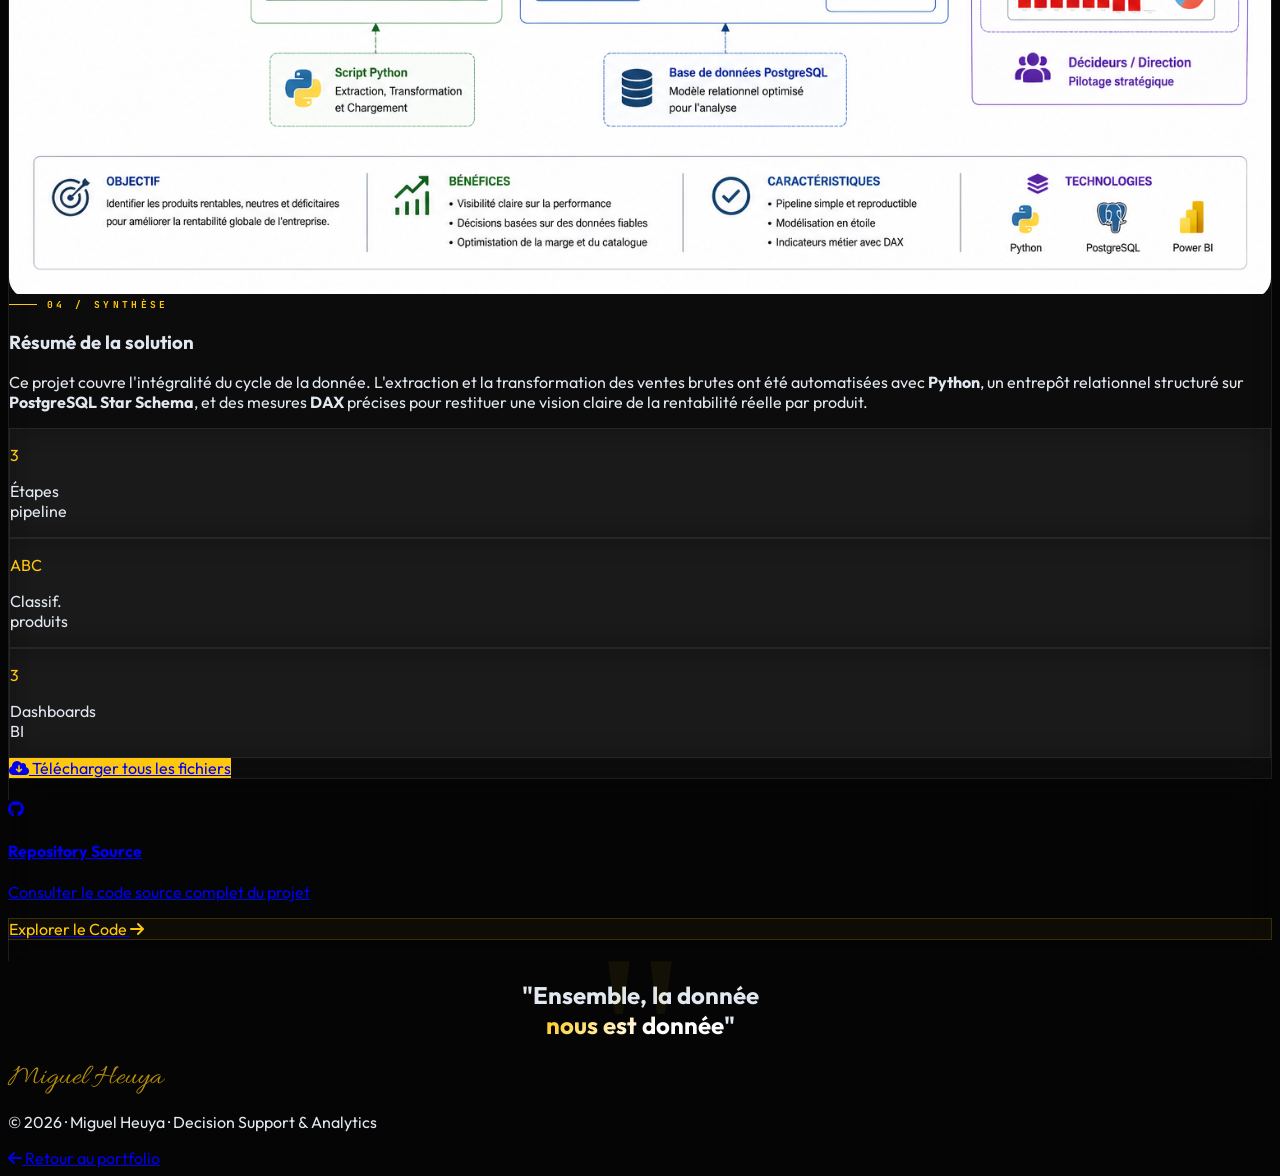
==== commit 82cde7c6: "couleur" ====
--- a/Image/analyst1.html
+++ b/Image/analyst1.html
@@ -13,8 +13,8 @@
     <style>
         /* ── Variables ── */
         :root {
-            --primary: #fec400;
-            --primary-rgb: 254, 196, 0;
+            --primary: #ffc70d;
+            --primary-rgb: 255, 199, 13;
             --bg-custom: #050505;
         }
 
@@ -328,7 +328,7 @@
 <div id="theme-sidebar" class="fixed right-6 top-1/2 z-[100] glass p-5 rounded-[28px] flex flex-col items-center border-white/10 shadow-2xl space-y-5">
     <div class="text-center w-full">
         <p class="text-[9px] font-black uppercase mb-2 opacity-50 tracking-widest text-white">Accent</p>
-        <div class="color-picker-wrapper"><input type="color" id="accent-picker" value="#fec400"></div>
+        <div class="color-picker-wrapper"><input type="color" id="accent-picker" value="#ffc70d"></div>
     </div>
     <div class="w-full h-px bg-white/10"></div>
     <div class="text-center w-full">
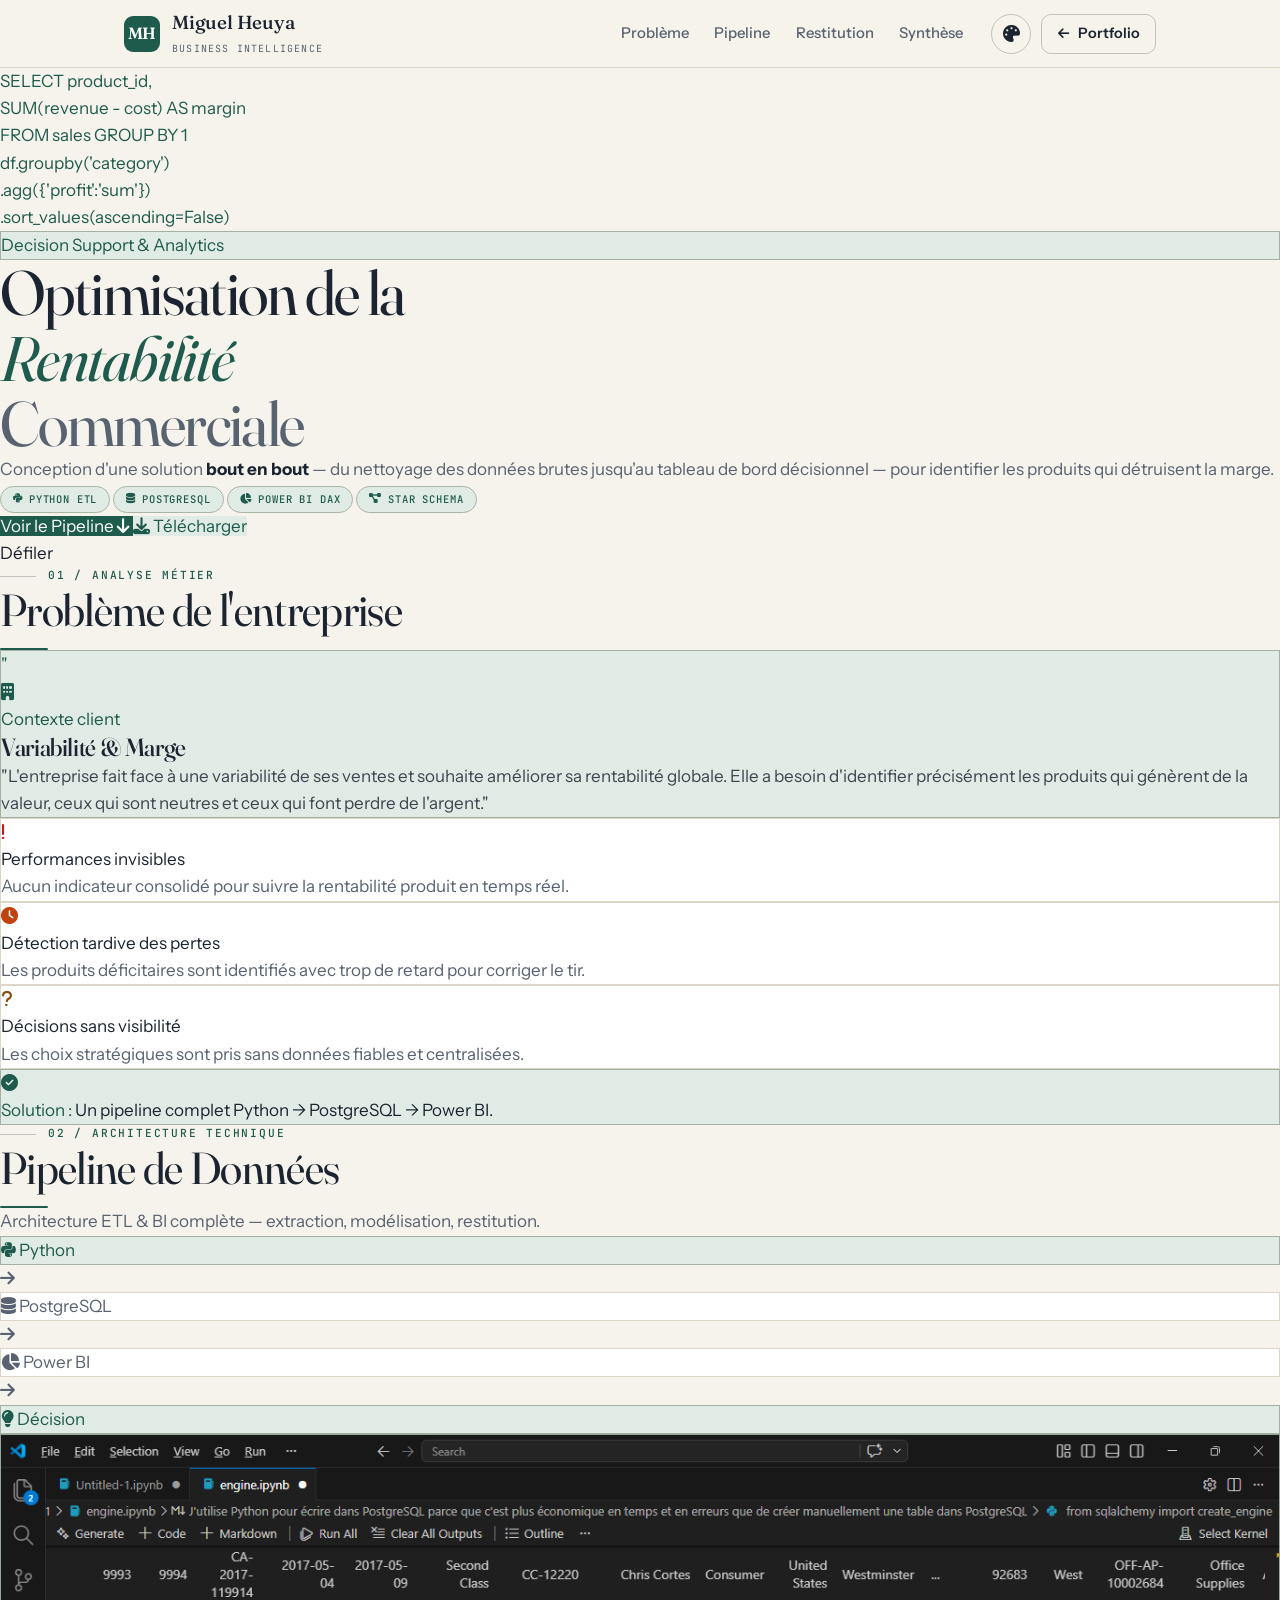
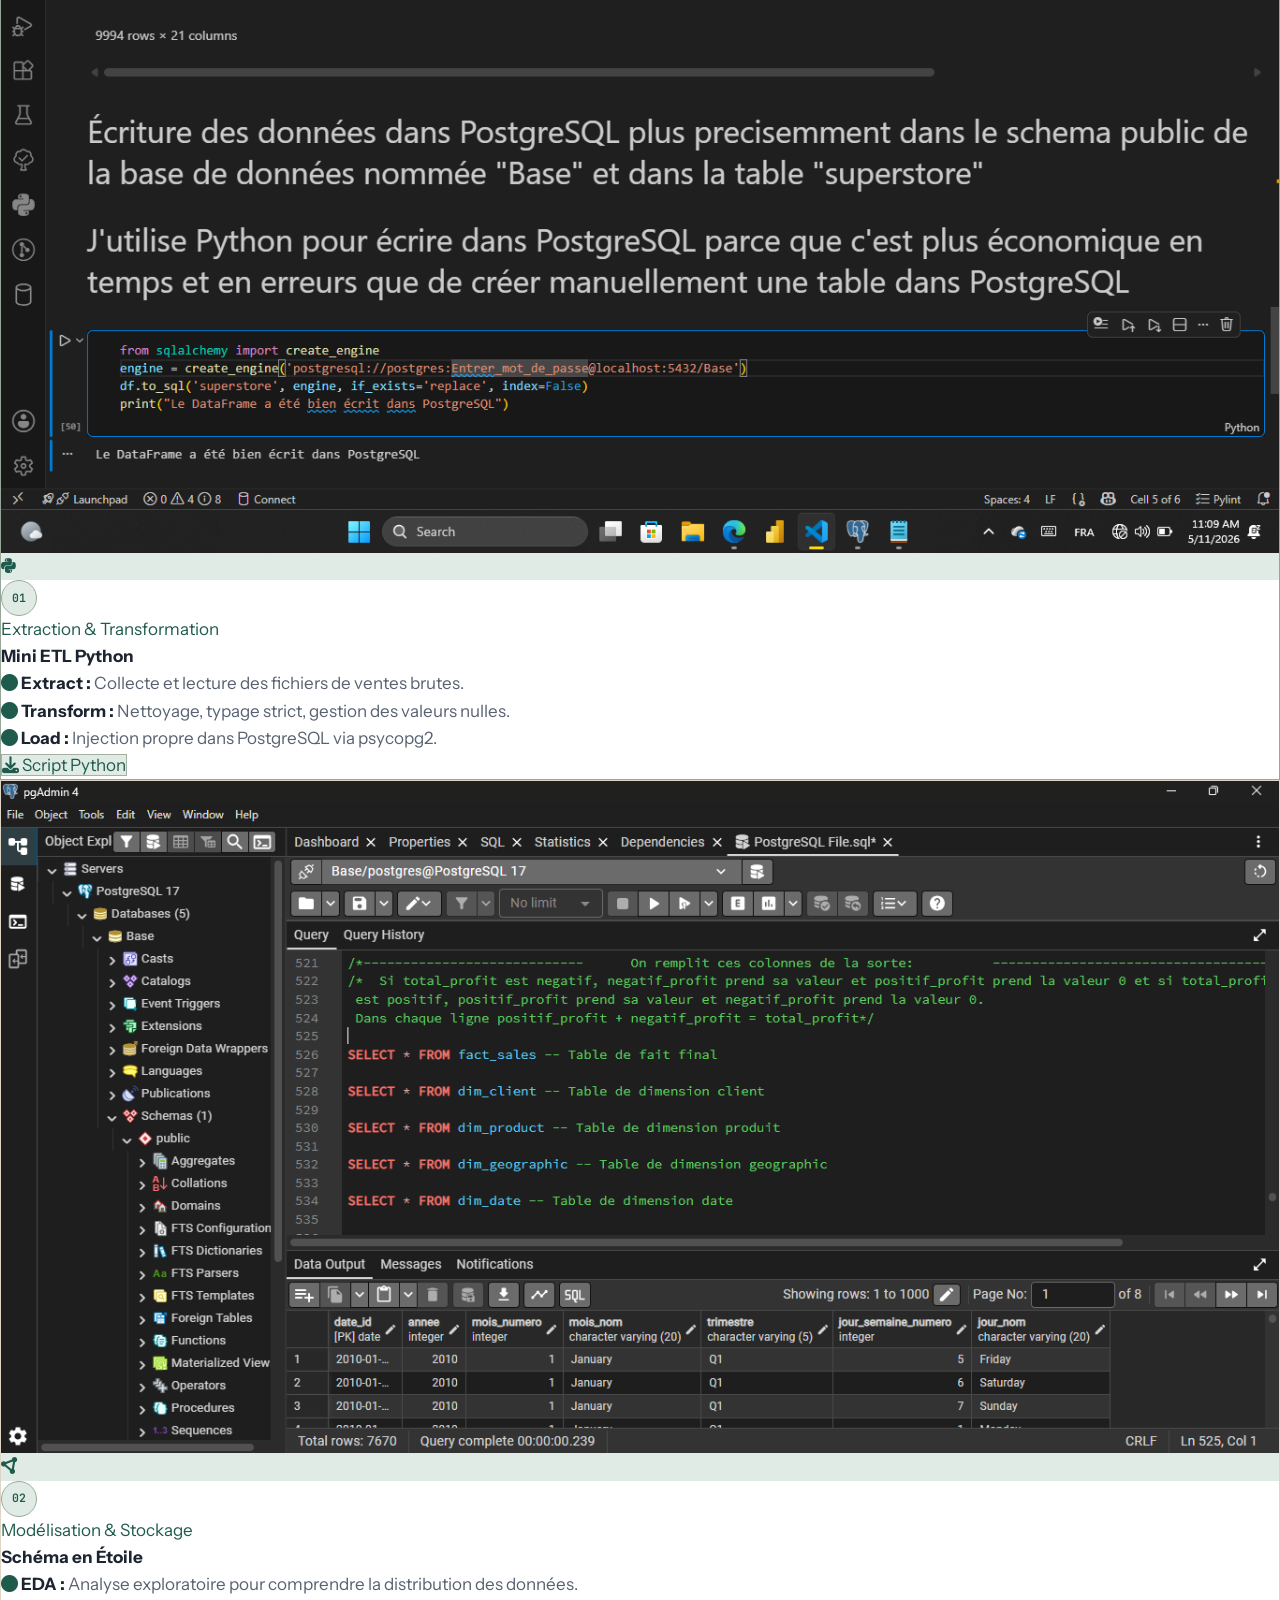
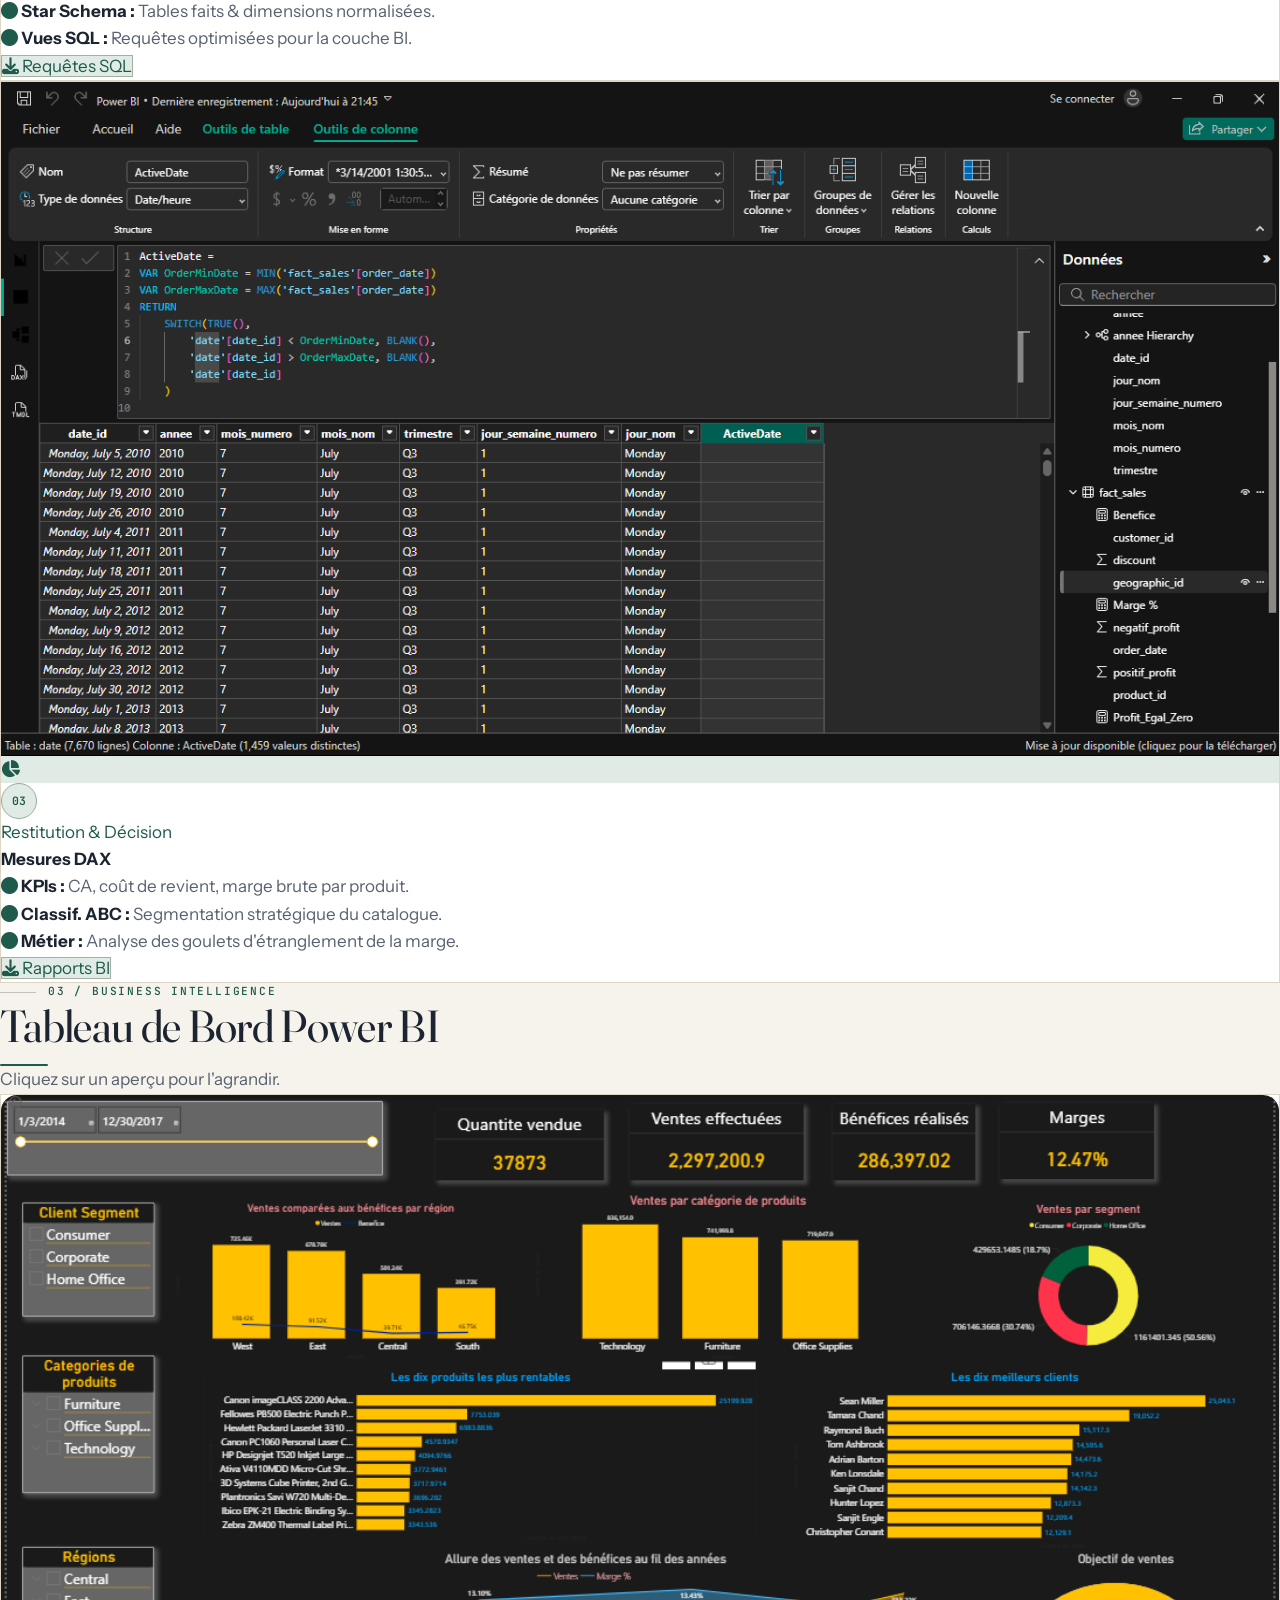
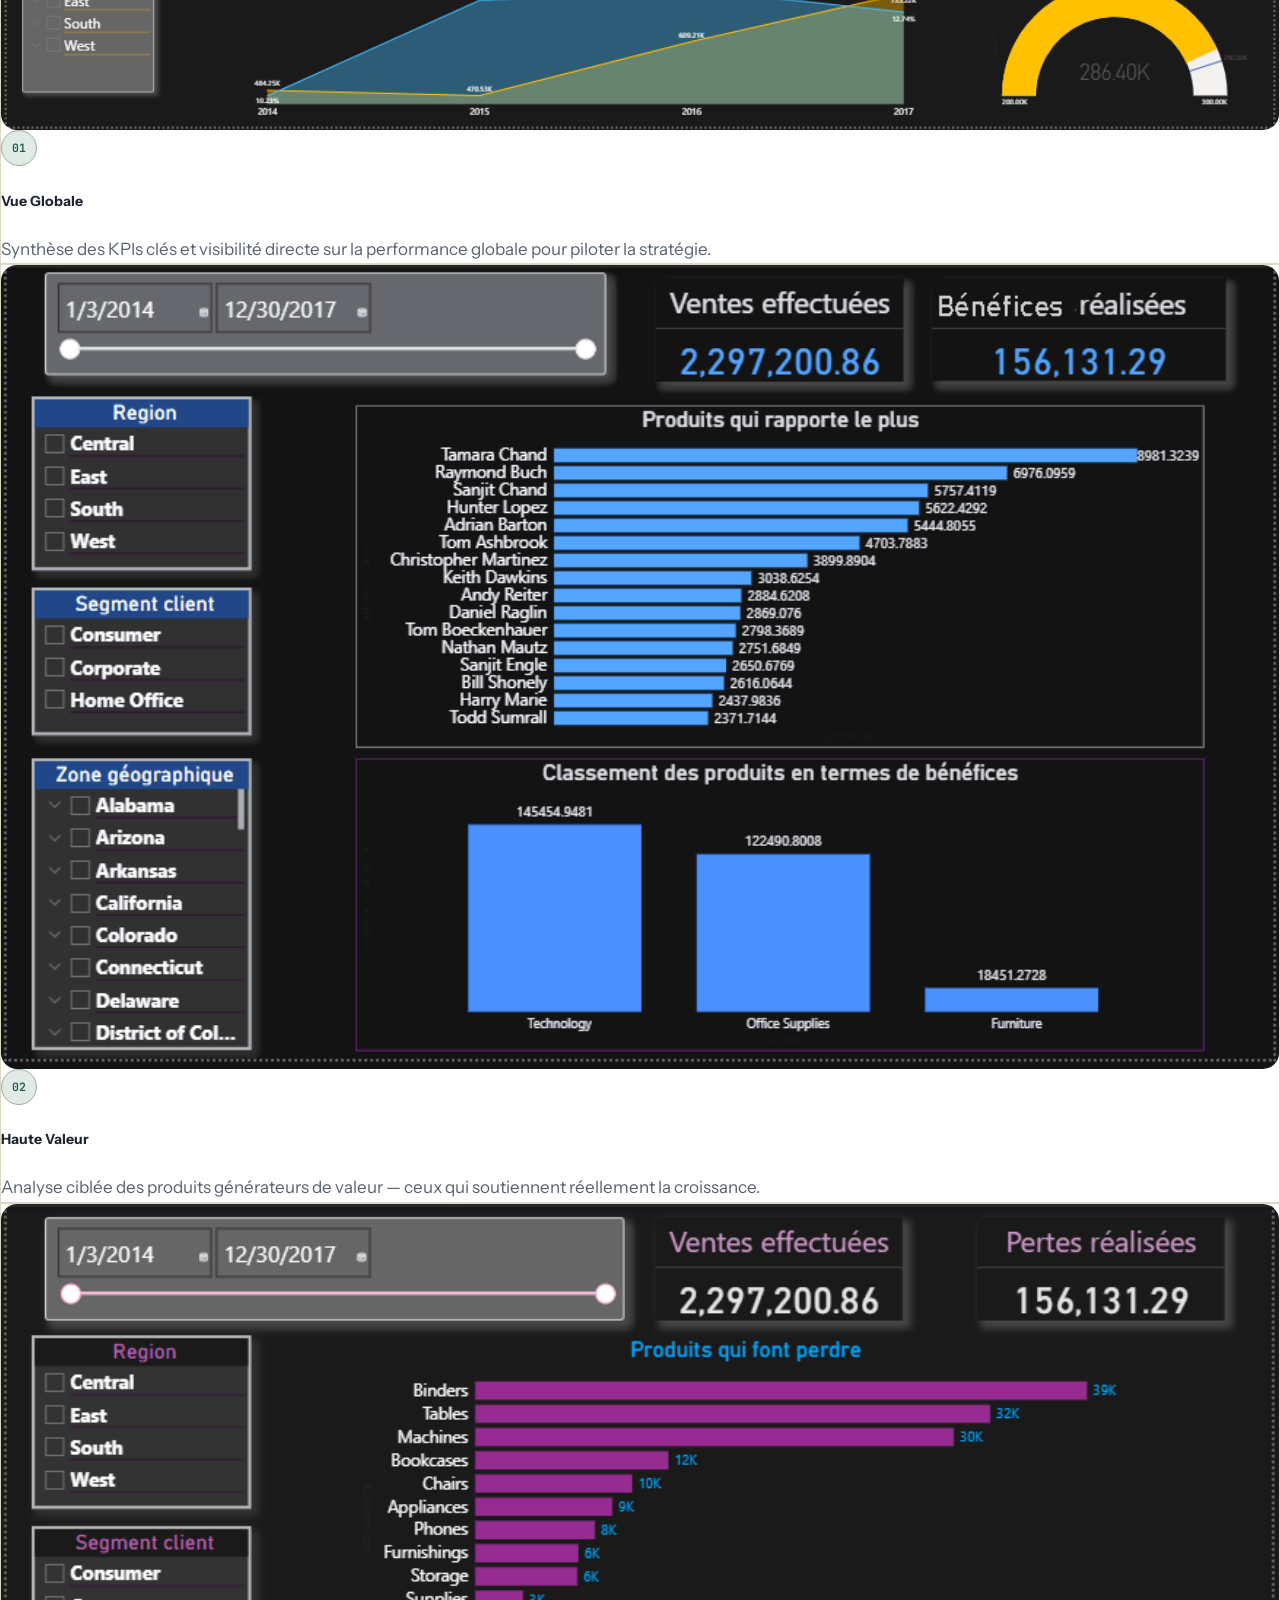
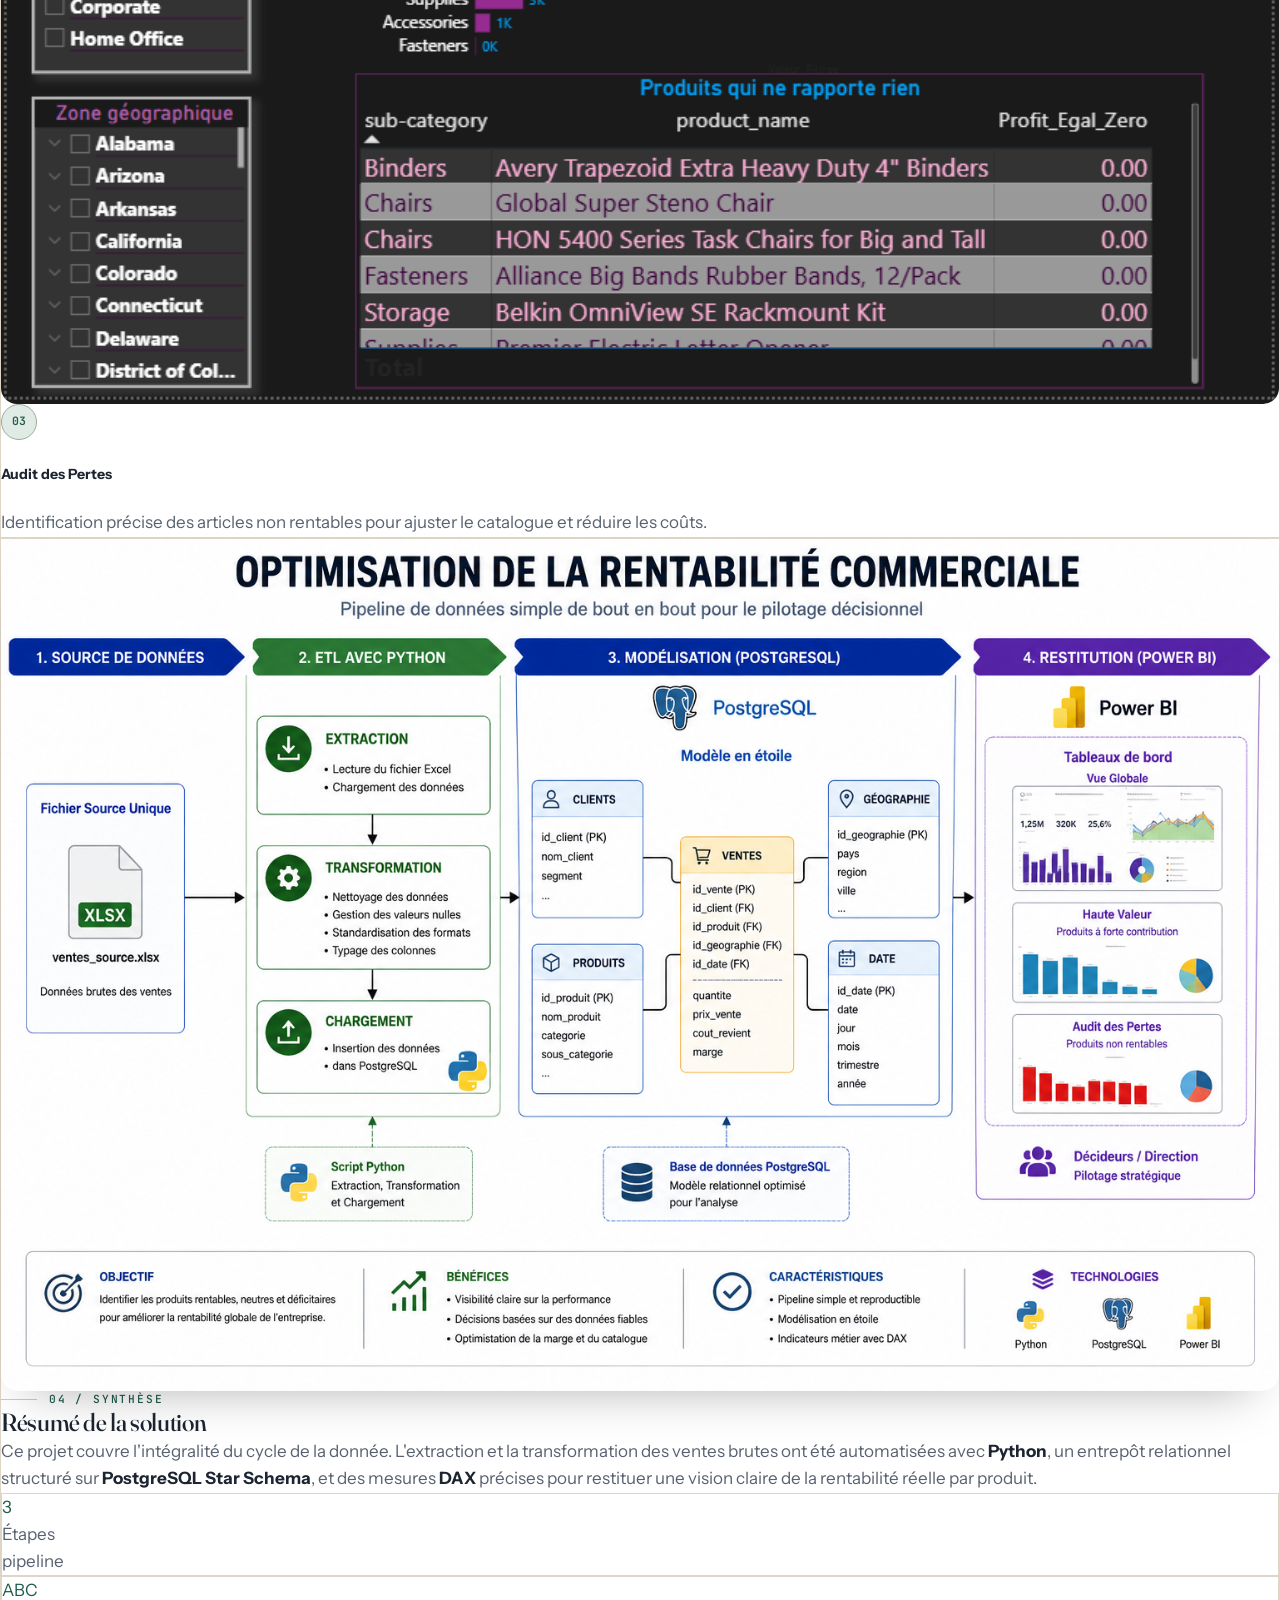
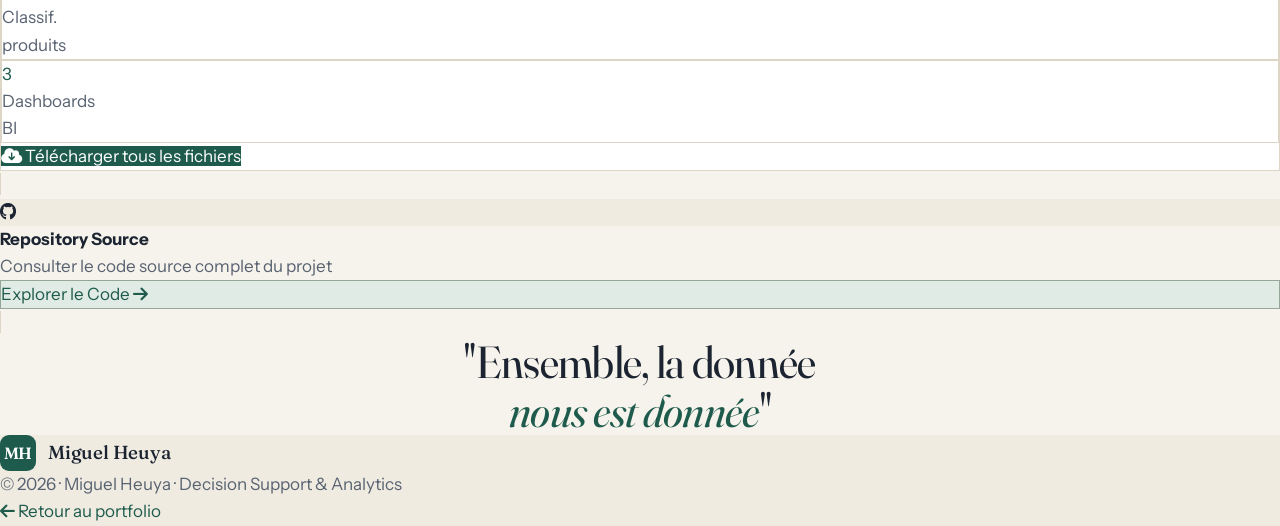
==== commit 1039c1e6: "hello" ====
--- a/Image/analyst1.html
+++ b/Image/analyst1.html
@@ -1,322 +1,24 @@
-
 <!DOCTYPE html>
 <html lang="fr" class="scroll-smooth">
 <head>
     <meta charset="UTF-8">
     <meta name="viewport" content="width=device-width, initial-scale=1.0">
-    <link rel="icon" href="LogoNew2 - Copy.png">
     <title>Rentabilité Commerciale | Miguel Heuya</title>
+    <meta name="theme-color" content="#F6F3EC">
     <script src="https://cdn.tailwindcss.com"></script>
     <link rel="stylesheet" href="https://cdnjs.cloudflare.com/ajax/libs/font-awesome/6.4.0/css/all.min.css">
-    <link href="https://fonts.googleapis.com/css2?family=Allura&family=Outfit:wght@300;400;500;600;700;900&family=JetBrains+Mono:wght@400;700&display=swap" rel="stylesheet">
-
-    <style>
-        /* ── Variables ── */
-        :root {
-            --primary: #ffc70d;
-            --primary-rgb: 255, 199, 13;
-            --bg-custom: #050505;
-        }
-
-        *, *::before, *::after { box-sizing: border-box; }
-
-        body {
-            font-family: 'Outfit', sans-serif;
-            background-color: var(--bg-custom);
-            color: #e2e8f0;
-            overflow-x: hidden;
-            -webkit-font-smoothing: antialiased;
-        }
-
-        /* ── Scrollbar ── */
-        ::-webkit-scrollbar { width: 5px; }
-        ::-webkit-scrollbar-track { background: var(--bg-custom); }
-        ::-webkit-scrollbar-thumb { background: var(--primary); border-radius: 99px; }
-
-        /* ── Glass ── */
-        .glass {
-            background: rgba(255,255,255,0.03);
-            backdrop-filter: blur(16px);
-            -webkit-backdrop-filter: blur(16px);
-            border: 1px solid rgba(255,255,255,0.07);
-        }
-        .glass-gold {
-            background: rgba(var(--primary-rgb), 0.04);
-            backdrop-filter: blur(16px);
-            border: 1px solid rgba(var(--primary-rgb), 0.18);
-        }
-
-        /* ── Text utilities ── */
-        .text-gradient {
-            background: linear-gradient(135deg, var(--primary) 0%, #ffffff 60%);
-            -webkit-background-clip: text;
-            -webkit-text-fill-color: transparent;
-            background-clip: text;
-        }
-        .text-primary  { color: var(--primary) !important; }
-        .bg-primary    { background-color: var(--primary) !important; }
-        .border-primary { border-color: var(--primary) !important; }
-
-        /* ── Nav links ── */
-        .nav-link {
-            color: rgba(255,255,255,0.7);
-            font-size: 10px;
-            font-weight: 700;
-            text-transform: uppercase;
-            letter-spacing: 0.12em;
-            position: relative;
-            padding-bottom: 3px;
-            transition: color 0.25s;
-        }
-        .nav-link::after {
-            content: '';
-            position: absolute;
-            width: 0; height: 2px;
-            bottom: 0; left: 50%;
-            background: var(--primary);
-            border-radius: 99px;
-            transition: all 0.3s ease;
-            transform: translateX(-50%);
-        }
-        .nav-link:hover { color: var(--primary); }
-        .nav-link:hover::after { width: 100%; }
-
-        /* ── Theme sidebar ── */
-        #theme-sidebar {
-            transition: transform 0.5s cubic-bezier(0.16,1,0.3,1);
-            transform: translateY(-50%) translateX(180%);
-            width: 190px;
-        }
-        #theme-sidebar.active { transform: translateY(-50%) translateX(0); }
-        #mobile-menu { transition: transform 0.4s cubic-bezier(0.4,0,0.2,1), visibility 0.4s; transform: translateX(100%); visibility: hidden; }
-        #mobile-menu.active { transform: translateX(0); visibility: visible; }
-
-        /* ── Color picker ── */
-        .color-picker-wrapper {
-            width: 100%; height: 38px; border-radius: 10px; overflow: hidden;
-            border: 1px solid rgba(255,255,255,0.1); position: relative; cursor: pointer;
-        }
-        input[type="color"] { position: absolute; top:-5px; left:-5px; width:120%; height:120%; cursor:pointer; border:none; background:none; }
-
-        /* ── Heartbeat animation on palette btn ── */
-        @keyframes heartbeat-large {
-            0%   { transform: scale(1); }
-            15%  { transform: scale(1.3); }
-            30%  { transform: scale(1.1); }
-            45%  { transform: scale(1.4); }
-            70%  { transform: scale(1); }
-            100% { transform: scale(1); }
-        }
-        #theme-toggle-btn { animation: heartbeat-large 1.2s ease-in-out infinite; display:inline-flex; transform-origin:center; will-change:transform; }
-        #theme-toggle-btn.stop-animation { animation: none !important; transform: scale(1); }
-
-        /* ── Hero particles / mesh bg ── */
-        .hero-mesh {
-            position: absolute;
-            inset: 0;
-            background:
-                radial-gradient(ellipse 80% 60% at 60% 40%, rgba(var(--primary-rgb),0.07) 0%, transparent 60%),
-                radial-gradient(ellipse 50% 50% at 10% 80%, rgba(var(--primary-rgb),0.04) 0%, transparent 55%);
-            pointer-events: none;
-        }
-        .grid-dots {
-            position: absolute;
-            inset: 0;
-            background-image: radial-gradient(circle, rgba(255,255,255,0.06) 1px, transparent 1px);
-            background-size: 32px 32px;
-            pointer-events: none;
-        }
-
-        /* ── Section number ── */
-        .section-num {
-            font-family: 'JetBrains Mono', monospace;
-            font-size: 0.6rem;
-            font-weight: 700;
-            color: var(--primary);
-            text-transform: uppercase;
-            letter-spacing: 0.35em;
-            display: flex;
-            align-items: center;
-            gap: 10px;
-        }
-        .section-num::before {
-            content: '';
-            display: block;
-            width: 28px;
-            height: 1px;
-            background: var(--primary);
-        }
-
-        /* ── Cards ── */
-        .hover-card {
-            transition: transform 0.35s cubic-bezier(0.175,0.885,0.32,1.275),
-                        border-color 0.3s ease,
-                        box-shadow 0.3s ease;
-        }
-        .hover-card:hover {
-            transform: translateY(-8px);
-            border-color: var(--primary) !important;
-            box-shadow: 0 24px 48px -12px rgba(var(--primary-rgb),0.25);
-        }
-
-        /* ── Pipeline step connector ── */
-        .pipeline-connector {
-            position: absolute;
-            right: -2rem;
-            top: 50%;
-            transform: translateY(-50%);
-            width: 2rem;
-            height: 2px;
-            background: linear-gradient(90deg, rgba(var(--primary-rgb),0.6), transparent);
-            display: none;
-        }
-        @media (min-width: 768px) { .pipeline-connector { display: block; } }
-
-        /* ── Step badge ── */
-        .step-badge {
-            display: inline-flex;
-            align-items: center;
-            justify-content: center;
-            width: 36px; height: 36px;
-            border-radius: 50%;
-            background: rgba(var(--primary-rgb), 0.12);
-            border: 1px solid rgba(var(--primary-rgb), 0.3);
-            color: var(--primary);
-            font-family: 'JetBrains Mono', monospace;
-            font-size: 0.7rem;
-            font-weight: 700;
-            flex-shrink: 0;
-        }
-
-        /* ── BI preview cards (lightbox trigger) ── */
-        .bi-card {
-            position: relative;
-            overflow: hidden;
-            border-radius: 20px;
-            cursor: zoom-in;
-        }
-        .bi-card img { transition: transform 0.5s ease; width: 100%; height: 100%; object-fit: cover; }
-        .bi-card:hover img { transform: scale(1.05); }
-        .bi-card-overlay {
-            position: absolute;
-            inset: 0;
-            background: linear-gradient(to top, rgba(0,0,0,0.7) 0%, transparent 50%);
-            opacity: 0;
-            transition: opacity 0.3s;
-            display: flex; align-items: flex-end; padding: 1rem;
-        }
-        .bi-card:hover .bi-card-overlay { opacity: 1; }
-
-        /* ── Lightbox ── */
-        #lightbox {
-            position: fixed; inset: 0; z-index: 9999;
-            background: rgba(0,0,0,0.92);
-            backdrop-filter: blur(20px);
-            display: flex; align-items: center; justify-content: center;
-            padding: 2rem;
-        }
-        #lightbox.hidden { display: none; }
-        #lightbox img { max-width: 90vw; max-height: 85vh; object-fit: contain; border-radius: 16px; box-shadow: 0 40px 80px rgba(0,0,0,0.8); }
-
-        /* ── Code watermark background ── */
-        .code-bg {
-            position: absolute;
-            inset: 0;
-            font-family: 'JetBrains Mono', monospace;
-            font-size: 11px;
-            line-height: 1.8;
-            color: rgba(255,255,255,0.025);
-            overflow: hidden;
-            pointer-events: none;
-            padding: 1.5rem;
-            word-break: break-all;
-            select: none;
-        }
-
-        /* ── Quote section ── */
-        .quote-section {
-            position: relative;
-            text-align: center;
-        }
-        .quote-section::before {
-            content: '"';
-            position: absolute;
-            top: -60px;
-            left: 50%;
-            transform: translateX(-50%);
-            font-size: 14rem;
-            line-height: 1;
-            color: rgba(var(--primary-rgb), 0.06);
-            font-family: Georgia, serif;
-            pointer-events: none;
-        }
-
-        /* ── Animated underline for section titles ── */
-        .title-line {
-            width: 60px; height: 3px;
-            background: linear-gradient(90deg, var(--primary), transparent);
-            border-radius: 99px;
-            box-shadow: 0 0 10px rgba(var(--primary-rgb),0.5);
-            margin-top: 12px;
-        }
-
-        /* ── Watermark body ── */
-        body::before {
-            content: "MIGUEL HEUYA";
-            position: fixed;
-            top: 50%; left: 50%;
-            transform: translate(-50%,-50%) rotate(-12deg);
-            font-size: 8vw;
-            font-weight: 900;
-            text-transform: uppercase;
-            color: white;
-            opacity: 0.015;
-            pointer-events: none;
-            z-index: -1;
-            letter-spacing: 0.5em;
-            white-space: nowrap;
-        }
-
-        /* ── Scroll animations ── */
-        .reveal {
-            opacity: 0;
-            transform: translateY(30px);
-            transition: opacity 0.7s ease, transform 0.7s cubic-bezier(0.22,1,0.36,1);
-        }
-        .reveal.visible { opacity: 1; transform: translateY(0); }
-        .reveal-delay-1 { transition-delay: 0.1s; }
-        .reveal-delay-2 { transition-delay: 0.2s; }
-        .reveal-delay-3 { transition-delay: 0.3s; }
-
-        /* ── Tech tag ── */
-        .tech-tag {
-            display: inline-flex; align-items: center; gap: 6px;
-            padding: 4px 12px;
-            border-radius: 99px;
-            background: rgba(var(--primary-rgb),0.08);
-            border: 1px solid rgba(var(--primary-rgb),0.2);
-            color: var(--primary);
-            font-size: 10px;
-            font-weight: 700;
-            text-transform: uppercase;
-            letter-spacing: 0.1em;
-        }
-
-        /* ── Glow orb ── */
-        .glow-orb {
-            position: absolute;
-            border-radius: 50%;
-            pointer-events: none;
-            filter: blur(80px);
-            opacity: 0.12;
-            background: var(--primary);
-        }
-    </style>
+    <link rel="icon" type="image/svg+xml" href="favicon.svg">
+    <link rel="icon" href="LogoNew2 - Copy.png">
+    <link rel="preconnect" href="https://fonts.googleapis.com">
+    <link rel="preconnect" href="https://fonts.gstatic.com" crossorigin>
+    <link href="https://fonts.googleapis.com/css2?family=Fraunces:ital,opsz,wght@0,9..144,300..700;1,9..144,300..700&amp;family=Instrument+Sans:wght@400..700&amp;family=JetBrains+Mono:wght@400;500&amp;display=swap" rel="stylesheet">
+    <link rel="stylesheet" href="style.css">
+    <link rel="stylesheet" href="legacy.css">
+    <!-- Thème appliqué dans <head> : aucun flash au chargement -->
+    <script src="theme.js"></script>
 </head>
-
-<body>
-
-<!-- ─── Lightbox ─────────────────────────────── -->
+<body class="legacy">
+
 <div id="lightbox" class="hidden" onclick="closeLightbox()">
     <button onclick="closeLightbox()" class="absolute top-6 right-6 text-white/60 hover:text-white text-3xl transition z-10">
         <i class="fas fa-times"></i>
@@ -324,73 +26,55 @@
     <img id="lightbox-img" src="" alt="Aperçu">
 </div>
 
-<!-- ─── Theme Sidebar ─────────────────────────── -->
-<div id="theme-sidebar" class="fixed right-6 top-1/2 z-[100] glass p-5 rounded-[28px] flex flex-col items-center border-white/10 shadow-2xl space-y-5">
-    <div class="text-center w-full">
-        <p class="text-[9px] font-black uppercase mb-2 opacity-50 tracking-widest text-white">Accent</p>
-        <div class="color-picker-wrapper"><input type="color" id="accent-picker" value="#ffc70d"></div>
+
+<!-- Panneau de thème -->
+<div id="theme-panel" class="theme-panel" role="dialog" aria-label="Apparence du site" aria-hidden="true">
+  <div class="tp-head"><span class="tp-title">Apparence</span><span id="theme-custom-tag" class="tp-custom" hidden>Personnalisé</span></div>
+  <div id="theme-presets" class="presets" role="group" aria-label="Palettes de couleurs"></div>
+  <div class="tp-sep"></div>
+  <div class="tp-row"><label for="accent-picker">Couleur d'accent</label><input type="color" id="accent-picker" value="#1e5b4c"></div>
+  <div class="tp-row"><label for="bg-picker">Couleur de fond</label><input type="color" id="bg-picker" value="#f6f3ec"></div>
+  <p class="tp-note">Textes et surfaces s'adaptent automatiquement pour rester lisibles.</p>
+  <button id="theme-reset" class="tp-reset" type="button" hidden>Revenir au thème d'origine</button>
+</div>
+
+<!-- Menu mobile -->
+<div id="mobile-menu" class="mobile-menu" role="dialog" aria-label="Menu" aria-hidden="true">
+  <div class="mm-top">
+    <span class="brand"><span class="mark" aria-hidden="true">MH</span><span class="brand-name">Miguel Heuya</span></span>
+    <button id="close-btn" class="icon-btn" type="button" aria-label="Fermer le menu"><i class="fas fa-xmark"></i></button>
+  </div>
+  <nav class="mm-links" aria-label="Navigation de la page">
+    <a href="#probleme">Problème</a>
+    <a href="#pipeline">Pipeline</a>
+    <a href="#bi">Restitution</a>
+    <a href="#resume">Synthèse</a>
+    </nav>
+  <a class="btn btn-primary" href="https://miguelheuya.netlify.app/#portfolio"><i class="fas fa-arrow-left"></i> Retour au portfolio</a>
+</div>
+
+<!-- En-tête -->
+<div class="site-header">
+  <div class="wrap">
+    <a class="brand" href="https://miguelheuya.netlify.app" aria-label="Miguel Heuya, accueil">
+      <span class="mark" aria-hidden="true">MH</span>
+      <span><span class="brand-name">Miguel Heuya</span><span class="brand-role">Business Intelligence</span></span>
+    </a>
+    <nav class="nav" aria-label="Navigation de la page">
+        <a class="nav-link" href="#probleme">Problème</a>
+        <a class="nav-link" href="#pipeline">Pipeline</a>
+        <a class="nav-link" href="#bi">Restitution</a>
+        <a class="nav-link" href="#resume">Synthèse</a>
+        </nav>
+    <div class="header-actions">
+      <button id="theme-toggle-btn" class="icon-btn" type="button" aria-label="Personnaliser le thème" aria-expanded="false" aria-controls="theme-panel"><i class="fas fa-palette"></i></button>
+      <a class="btn btn-ghost btn-sm header-btn-contact" href="https://miguelheuya.netlify.app/#portfolio"><i class="fas fa-arrow-left"></i> Portfolio</a>
+      <button id="menu-btn" class="icon-btn" type="button" aria-label="Ouvrir le menu" aria-expanded="false" aria-controls="mobile-menu"><i class="fas fa-bars"></i></button>
     </div>
-    <div class="w-full h-px bg-white/10"></div>
-    <div class="text-center w-full">
-        <p class="text-[9px] font-black uppercase mb-2 opacity-50 tracking-widest text-white">Fond</p>
-        <div class="color-picker-wrapper"><input type="color" id="bg-picker" value="#050505"></div>
-    </div>
+  </div>
 </div>
 
-<!-- ─── Mobile Menu ───────────────────────────── -->
-<div id="mobile-menu" class="fixed inset-0 z-[120] bg-black/95 flex flex-col items-center justify-center space-y-8 text-xl font-bold uppercase md:hidden">
-    <button id="close-btn" class="absolute top-6 right-6 text-primary text-3xl"><i class="fas fa-times"></i></button>
-    <a href="#probleme"  class="nav-link text-base">Problème</a>
-    <a href="#pipeline"  class="nav-link text-base">Pipeline</a>
-    <a href="#bi"        class="nav-link text-base">Restitution BI</a>
-    <a href="#resume"    class="nav-link text-base">Synthèse</a>
-    <a href="https://miguelheuya.netlify.app/#portfolio"
-       class="px-8 py-3 border border-primary text-primary rounded-full text-sm font-black hover:bg-primary hover:text-black transition">
-        ← Portfolio
-    </a>
-</div>
-
-<!-- ─── Navigation (identique au site principal) ─ -->
-<nav class="fixed w-full z-50 glass backdrop-blur-xl border-b border-white/[0.05] py-4">
-    <div class="container mx-auto px-6 flex justify-between items-center relative min-h-[56px]">
-
-        <a href="https://miguelheuya.netlify.app" class="text-white no-underline">
-            <div style="font-family:'Allura',cursive; color:var(--primary); opacity:0.9; transform:rotate(-5deg); white-space:nowrap; font-size:clamp(1.4rem,3.5vw,2rem);">
-                Miguel Heuya
-            </div>
-        </a>
-
-        <div class="hidden md:flex absolute left-1/2 -translate-x-1/2">
-            <div class="flex space-x-6 lg:space-x-8 items-center">
-                <a href="#probleme" class="nav-link whitespace-nowrap">Problème</a>
-                <a href="#pipeline" class="nav-link whitespace-nowrap">Pipeline</a>
-                <a href="#bi"       class="nav-link whitespace-nowrap">Restitution</a>
-                <a href="#resume"   class="nav-link whitespace-nowrap">Synthèse</a>
-                <a href="https://miguelheuya.netlify.app/#portfolio"
-                   class="px-5 py-2 border border-white/30 text-white rounded-full text-[10px] font-black hover:border-primary hover:text-primary transition ml-2 whitespace-nowrap">
-                    ← Portfolio
-                </a>
-            </div>
-        </div>
-
-        <div class="absolute left-1/2 -translate-x-1/2 md:static md:translate-x-0 flex items-center gap-3">
-            <div class="hidden lg:block mr-2 opacity-0 group-hover:opacity-100 transition-all duration-500" id="palette-hint">
-                <span class="px-3 py-1.5 bg-black border border-primary/40 text-primary text-[10px] font-black uppercase tracking-widest rounded-full">
-                    Thème
-                </span>
-            </div>
-            <button id="theme-toggle-btn"
-                class="bg-primary text-black w-10 h-10 rounded-full shadow-[0_0_20px_rgba(var(--primary-rgb),0.4)] flex items-center justify-center text-base hover:scale-110 transition-all duration-300 z-[110]">
-                <i class="fas fa-palette"></i>
-            </button>
-        </div>
-
-        <button id="menu-btn" class="ml-auto md:hidden text-primary text-2xl z-[110]">
-            <i class="fas fa-bars"></i>
-        </button>
-
-    </div>
-</nav>
+
 
 
 <!-- ═══════════════════════════════════════════════
@@ -874,9 +558,7 @@
 <footer class="py-16 border-t border-white/5 bg-black/20">
     <div class="container mx-auto px-6">
         <div class="flex flex-col md:flex-row items-center justify-between gap-6">
-            <div style="font-family:'Allura',cursive; color:var(--primary); font-size:1.8rem; opacity:0.7;">
-                Miguel Heuya
-            </div>
+            <div class="brand"><span class="mark" aria-hidden="true">MH</span><span class="brand-name">Miguel Heuya</span></div>
             <p class="text-[10px] text-slate-600 tracking-[0.4em] uppercase text-center">
                 &copy; 2026 · Miguel Heuya · Decision Support & Analytics
             </p>
@@ -887,80 +569,6 @@
     </div>
 </footer>
 
-
-<!-- ─── Scripts ───────────────────────────────── -->
-<script>
-    /* ── Theme controls ── */
-    const accentPicker = document.getElementById('accent-picker');
-    const bgPicker     = document.getElementById('bg-picker');
-
-    accentPicker.addEventListener('input', (e) => {
-        const c = e.target.value;
-        document.documentElement.style.setProperty('--primary', c);
-        const r = parseInt(c.slice(1,3),16), g = parseInt(c.slice(3,5),16), b = parseInt(c.slice(5,7),16);
-        document.documentElement.style.setProperty('--primary-rgb', `${r},${g},${b}`);
-    });
-
-    bgPicker.addEventListener('input', (e) => {
-        document.documentElement.style.setProperty('--bg-custom', e.target.value);
-        document.body.style.backgroundColor = e.target.value;
-    });
-
-    /* ── Theme sidebar toggle ── */
-    const themeToggleBtn = document.getElementById('theme-toggle-btn');
-    const themeSidebar   = document.getElementById('theme-sidebar');
-
-    themeToggleBtn.addEventListener('click', (e) => {
-        e.stopPropagation();
-        themeSidebar.classList.toggle('active');
-        themeToggleBtn.classList.add('stop-animation');
-    });
-
-    document.addEventListener('click', (e) => {
-        if (themeSidebar.classList.contains('active') &&
-            !themeSidebar.contains(e.target) &&
-            !themeToggleBtn.contains(e.target)) {
-            themeSidebar.classList.remove('active');
-        }
-    });
-
-    /* ── Mobile menu ── */
-    document.getElementById('menu-btn').addEventListener('click', () => {
-        document.getElementById('mobile-menu').classList.add('active');
-    });
-    document.getElementById('close-btn').addEventListener('click', () => {
-        document.getElementById('mobile-menu').classList.remove('active');
-    });
-    document.querySelectorAll('#mobile-menu a').forEach(a => {
-        a.addEventListener('click', () => document.getElementById('mobile-menu').classList.remove('active'));
-    });
-
-    /* ── Lightbox ── */
-    function openLightbox(src) {
-        document.getElementById('lightbox-img').src = src;
-        document.getElementById('lightbox').classList.remove('hidden');
-        document.body.style.overflow = 'hidden';
-    }
-    function closeLightbox() {
-        document.getElementById('lightbox').classList.add('hidden');
-        document.body.style.overflow = 'auto';
-    }
-    document.addEventListener('keydown', (e) => { if (e.key === 'Escape') closeLightbox(); });
-
-    /* ── Scroll reveal ── */
-    const revealObserver = new IntersectionObserver((entries) => {
-        entries.forEach(entry => {
-            if (entry.isIntersecting) {
-                entry.target.classList.add('visible');
-                revealObserver.unobserve(entry.target);
-            }
-        });
-    }, { threshold: 0.1 });
-
-    document.querySelectorAll('.reveal').forEach(el => revealObserver.observe(el));
-</script>
-
 <script src="https://dashboard.causeriebot.com/widget.js" data-id="f939aebe-2452-4d2b-8fa3-a1251ec5fbc5" data-url="https://dashboard.causeriebot.com"></script>
-
 </body>
 </html>
--- a/Image/style.css
+++ b/Image/style.css
@@ -0,0 +1,423 @@
+/* ==========================================================================
+   Miguel Heuya — système de design (v2)
+   Identité : éditorial, sobre, orientée données.
+   Serif (Fraunces) pour la voix · Sans (Instrument Sans) pour la lecture ·
+   Mono (JetBrains Mono) pour les repères et les chiffres.
+   Toutes les couleurs viennent des variables posées par theme.js.
+   ========================================================================== */
+
+:root {
+  /* Valeurs par défaut = palette « Ivoire » (identiques à theme.js) */
+  --bg: #F6F3EC; --surface: #FFFFFF; --surface-2: #EFEBE1; --line: #DDD6C7;
+  --text: #1B2430; --muted: #586271;
+  --accent: #1E5B4C; --accent-text: #1E5B4C; --accent-ink: #FFFFFF; --accent-soft: #E1EBE5;
+  --accent-rgb: 30, 91, 76;
+  --primary: var(--accent); --primary-rgb: 30, 91, 76; --bg-custom: var(--bg); /* alias pages de réalisations */
+
+  --serif: 'Fraunces', 'Iowan Old Style', 'Palatino Linotype', Georgia, serif;
+  --sans: 'Instrument Sans', system-ui, -apple-system, 'Segoe UI', Roboto, 'Helvetica Neue', Arial, sans-serif;
+  --mono: 'JetBrains Mono', ui-monospace, SFMono-Regular, Menlo, Consolas, monospace;
+
+  --wrap: 1120px;
+  --gutter: clamp(20px, 4.2vw, 44px);
+  --header-h: 68px;
+  --r: 16px;
+  --r-sm: 10px;
+  --strong-line: color-mix(in srgb, var(--text) 24%, transparent);
+}
+
+/* ---------- Base ---------- */
+*, *::before, *::after { box-sizing: border-box; }
+html { scroll-behavior: smooth; scroll-padding-top: calc(var(--header-h) + 12px); -webkit-text-size-adjust: 100%; }
+body {
+  margin: 0; background: var(--bg); color: var(--text);
+  font-family: var(--sans); font-size: 1.0625rem; line-height: 1.6;
+  -webkit-font-smoothing: antialiased; text-rendering: optimizeLegibility;
+  transition: background-color .35s ease, color .35s ease;
+}
+body.no-scroll { overflow: hidden; }
+img { max-width: 100%; display: block; }
+a { color: inherit; text-decoration: none; }
+button { font: inherit; color: inherit; cursor: pointer; }
+ul, ol { margin: 0; padding: 0; list-style: none; }
+h1, h2, h3, h4, p, figure { margin: 0; }
+::selection { background: var(--accent); color: var(--accent-ink); }
+:focus-visible { outline: 2px solid var(--accent-text); outline-offset: 3px; border-radius: 6px; }
+[hidden] { display: none !important; }
+
+.wrap { max-width: var(--wrap); margin-inline: auto; padding-inline: var(--gutter); }
+.skip { position: absolute; left: -999px; top: 8px; background: var(--accent); color: var(--accent-ink); padding: 10px 16px; border-radius: 8px; z-index: 200; }
+.skip:focus { left: 8px; }
+
+/* ---------- Typographie ---------- */
+.serif { font-family: var(--serif); }
+h1, h2, h3 { font-family: var(--serif); font-weight: 400; font-variation-settings: 'opsz' 96; letter-spacing: -0.015em; }
+h1 { font-size: clamp(2.35rem, 4.9vw, 4rem); line-height: 1.04; letter-spacing: -0.025em; font-variation-settings: 'opsz' 144; }
+h2 { font-size: clamp(1.85rem, 3.5vw, 2.85rem); line-height: 1.1; }
+.sec-head h2, .contact h2 { max-width: 22ch; }
+h3 { font-size: clamp(1.3rem, 2vw, 1.55rem); line-height: 1.2; font-weight: 500; }
+em { font-style: italic; color: var(--accent-text); }
+.lead { font-size: clamp(1.08rem, 1.5vw, 1.25rem); line-height: 1.55; max-width: 56ch; }
+.muted { color: var(--muted); }
+.mono { font-family: var(--mono); }
+.tag, .label {
+  font-family: var(--mono); font-size: .72rem; letter-spacing: .1em; text-transform: uppercase; color: var(--muted);
+}
+
+/* ---------- Boutons ---------- */
+.btn {
+  display: inline-flex; align-items: center; justify-content: center; gap: .65em;
+  min-height: 48px; padding: .75em 1.35em; border-radius: var(--r-sm);
+  font-weight: 600; font-size: .98rem; line-height: 1.2; border: 1px solid transparent;
+  transition: background-color .2s ease, border-color .2s ease, color .2s ease, transform .2s ease;
+}
+.btn i { font-size: .9em; }
+.btn-primary { background: var(--accent); color: var(--accent-ink); }
+.btn-primary:hover { background: color-mix(in srgb, var(--accent) 86%, var(--text)); }
+.btn-ghost { border-color: var(--strong-line); color: var(--text); background: transparent; }
+.btn-ghost:hover { border-color: var(--accent-text); color: var(--accent-text); }
+.btn-sm { min-height: 40px; padding: .5em 1.05em; font-size: .9rem; }
+.btn-ink { background: var(--accent-ink); color: var(--accent); }
+.btn-ink:hover { transform: translateY(-1px); }
+.arrow { transition: transform .2s ease; }
+a:hover > .arrow, .btn:hover .arrow { transform: translateX(3px); }
+
+/* ---------- En-tête ---------- */
+.site-header {
+  position: sticky; top: 0; z-index: 50; height: var(--header-h);
+  background: var(--bg); border-bottom: 1px solid var(--line);
+  transition: background-color .35s ease, border-color .35s ease;
+}
+@supports (background: color-mix(in srgb, red 50%, blue)) {
+  .site-header { background: color-mix(in srgb, var(--bg) 90%, transparent); backdrop-filter: saturate(1.2) blur(10px); -webkit-backdrop-filter: saturate(1.2) blur(10px); }
+}
+.site-header .wrap { height: 100%; display: flex; align-items: center; gap: 28px; }
+.brand { display: flex; align-items: center; gap: 12px; flex-shrink: 0; }
+.mark {
+  width: 36px; height: 36px; border-radius: 9px; background: var(--accent); color: var(--accent-ink);
+  display: grid; place-items: center; font-family: var(--serif); font-weight: 600; font-size: 1.02rem; letter-spacing: -.02em;
+}
+.brand-name { font-family: var(--serif); font-weight: 500; font-size: 1.18rem; letter-spacing: -.01em; line-height: 1.1; }
+.brand-role { display: block; font-family: var(--mono); font-size: .62rem; letter-spacing: .12em; text-transform: uppercase; color: var(--muted); margin-top: 3px; }
+
+.nav { display: flex; align-items: center; gap: clamp(14px, 2vw, 28px); margin-left: auto; }
+.nav-link { position: relative; font-size: .93rem; font-weight: 500; color: var(--muted); padding: 6px 0; transition: color .2s ease; white-space: nowrap; }
+.nav-link::after { content: ''; position: absolute; left: 0; right: 0; bottom: 0; height: 2px; background: var(--accent-text); transform: scaleX(0); transform-origin: left; transition: transform .25s ease; }
+.nav-link:hover, .nav-link.active { color: var(--text); }
+.nav-link.active::after, .nav-link:hover::after { transform: scaleX(1); }
+
+.header-actions { display: flex; align-items: center; gap: 10px; }
+.icon-btn {
+  width: 40px; height: 40px; border-radius: 50%; display: grid; place-items: center;
+  border: 1px solid var(--strong-line); background: transparent; color: var(--text);
+  transition: border-color .2s ease, color .2s ease, background-color .2s ease;
+}
+.icon-btn:hover, .icon-btn[aria-expanded="true"] { border-color: var(--accent-text); color: var(--accent-text); }
+#menu-btn { display: none; }
+
+/* Panneau de thème */
+.theme-panel {
+  position: fixed; z-index: 60; top: calc(var(--header-h) + 10px); right: var(--gutter);
+  width: 336px; max-width: calc(100vw - 2 * var(--gutter));
+  background: var(--surface); color: var(--text); border: 1px solid var(--line); border-radius: var(--r);
+  padding: 20px; box-shadow: 0 24px 48px -24px rgba(0, 0, 0, .35);
+  opacity: 0; visibility: hidden; transform: translateY(-6px);
+  transition: opacity .2s ease, transform .2s ease, visibility .2s;
+}
+.theme-panel.open { opacity: 1; visibility: visible; transform: none; }
+.tp-head { display: flex; align-items: baseline; justify-content: space-between; gap: 12px; margin-bottom: 14px; }
+.tp-title { font-family: var(--serif); font-size: 1.15rem; font-weight: 500; }
+.tp-custom { font-family: var(--mono); font-size: .66rem; letter-spacing: .1em; text-transform: uppercase; color: var(--accent-text); }
+.presets { display: grid; grid-template-columns: repeat(3, 1fr); gap: 10px; }
+.preset { background: none; border: 0; padding: 0; text-align: left; display: grid; gap: 6px; border-radius: 10px; }
+.preset .sw {
+  display: grid; align-content: center; gap: 5px; height: 52px; padding: 0 12px; border-radius: 9px;
+  background: var(--sw-bg); border: 1px solid color-mix(in srgb, var(--sw-text) 18%, transparent);
+  box-shadow: 0 0 0 0 var(--accent-text); transition: box-shadow .15s ease;
+}
+.sw i { display: block; height: 4px; border-radius: 2px; }
+.sw-a { width: 38%; background: var(--sw-accent); height: 6px !important; }
+.sw-b { width: 84%; background: var(--sw-text); opacity: .55; }
+.sw-c { width: 62%; background: var(--sw-text); opacity: .3; }
+.sw-name { font-size: .78rem; font-weight: 500; color: var(--muted); }
+.preset[aria-pressed="true"] .sw { box-shadow: 0 0 0 2px var(--surface), 0 0 0 4px var(--accent-text); }
+.preset[aria-pressed="true"] .sw-name { color: var(--text); }
+.tp-sep { height: 1px; background: var(--line); margin: 18px 0 14px; }
+.tp-row { display: flex; align-items: center; justify-content: space-between; gap: 12px; padding: 6px 0; font-size: .92rem; }
+.tp-row label { font-weight: 500; }
+input[type="color"] {
+  -webkit-appearance: none; appearance: none; width: 52px; height: 34px; padding: 3px; border: 1px solid var(--strong-line);
+  border-radius: 9px; background: var(--surface); cursor: pointer;
+}
+input[type="color"]::-webkit-color-swatch-wrapper { padding: 0; }
+input[type="color"]::-webkit-color-swatch { border: 0; border-radius: 6px; }
+input[type="color"]::-moz-color-swatch { border: 0; border-radius: 6px; }
+.tp-reset { margin-top: 8px; background: none; border: 0; padding: 4px 0; color: var(--accent-text); font-size: .85rem; font-weight: 600; text-decoration: underline; text-underline-offset: 3px; }
+.tp-note { margin-top: 10px; font-size: .78rem; color: var(--muted); line-height: 1.45; }
+
+/* Menu mobile */
+.mobile-menu {
+  position: fixed; inset: 0; z-index: 120; background: var(--bg); display: flex; flex-direction: column;
+  padding: 22px var(--gutter) 32px; opacity: 0; visibility: hidden; transform: translateY(-10px);
+  transition: opacity .25s ease, transform .25s ease, visibility .25s;
+}
+.mobile-menu.open { opacity: 1; visibility: visible; transform: none; }
+.mm-top { display: flex; align-items: center; justify-content: space-between; height: 44px; }
+.mm-links { display: grid; gap: 4px; margin: 36px 0 auto; }
+.mm-links a { font-family: var(--serif); font-size: 1.9rem; line-height: 1.2; padding: 10px 0; border-bottom: 1px solid var(--line); display: flex; justify-content: space-between; align-items: center; }
+.mm-links a .mono { font-size: .72rem; color: var(--accent-text); }
+.mobile-menu .btn { margin-top: 28px; width: 100%; }
+
+/* ---------- Sections ---------- */
+section { position: relative; }
+.section { padding-block: clamp(72px, 9vw, 128px); border-top: 1px solid var(--line); }
+.kicker { display: flex; align-items: center; gap: 14px; margin-bottom: 22px; font-family: var(--mono); font-size: .76rem; letter-spacing: .12em; text-transform: uppercase; color: var(--muted); }
+.kicker .num { color: var(--accent-text); font-weight: 500; }
+.kicker .rule { width: 44px; height: 1px; background: var(--strong-line); }
+.sec-head { margin-bottom: clamp(36px, 5vw, 64px); }
+.sec-head .lead { margin-top: 20px; color: var(--muted); }
+
+.js .reveal { opacity: 0; transform: translateY(12px); transition: opacity .65s ease, transform .65s ease; transition-delay: var(--d, 0s); }
+.js .reveal.in { opacity: 1; transform: none; }
+
+/* ---------- Hero ---------- */
+.hero { padding-block: clamp(48px, 8vw, 104px) clamp(64px, 8vw, 112px); }
+.hero-grid { display: grid; grid-template-columns: minmax(0, 7fr) minmax(0, 5fr); gap: clamp(32px, 6vw, 88px); align-items: center; }
+.hero .eyebrow { font-family: var(--mono); font-size: .7rem; letter-spacing: .06em; text-transform: uppercase; color: var(--accent-text); margin-bottom: 26px; display: flex; flex-wrap: wrap; gap: 6px 10px; }
+.hero .eyebrow span + span::before { content: '·'; margin-right: 10px; color: var(--muted); }
+.hero h1 { max-width: 15.5ch; }
+.hero .lead { margin-top: 28px; max-width: 46ch; }
+.hero-actions { display: flex; flex-wrap: wrap; gap: 12px; margin-top: 36px; }
+.hero-meta { margin-top: 36px; padding-top: 20px; border-top: 1px solid var(--line); display: grid; gap: 4px; font-size: .92rem; color: var(--muted); max-width: 46ch; }
+.hero-meta strong { color: var(--text); font-weight: 600; }
+
+.flow { background: var(--surface); border: 1px solid var(--line); border-radius: 20px; padding: clamp(22px, 3vw, 34px); box-shadow: 0 30px 60px -40px rgba(0, 0, 0, .35); }
+.flow-title { display: flex; justify-content: space-between; align-items: center; margin-bottom: 22px; }
+.flow ol { display: grid; }
+.step { position: relative; display: grid; grid-template-columns: 34px 1fr; gap: 16px; padding-bottom: 24px; }
+.step:last-child { padding-bottom: 0; }
+.step::before { content: ''; position: absolute; left: 16.5px; top: 36px; bottom: 2px; width: 1px; background: var(--strong-line); }
+.step:last-child::before { display: none; }
+.step-dot { width: 34px; height: 34px; border-radius: 50%; border: 1px solid var(--strong-line); display: grid; place-items: center; font-family: var(--mono); font-size: .76rem; color: var(--muted); background: var(--surface); position: relative; z-index: 1; }
+.step:last-child .step-dot { background: var(--accent); color: var(--accent-ink); border-color: var(--accent); }
+.step-title { font-family: var(--serif); font-size: 1.2rem; font-weight: 500; line-height: 1.25; padding-top: 3px; }
+.step-desc { color: var(--muted); font-size: .93rem; margin-top: 2px; }
+.chips { display: flex; flex-wrap: wrap; gap: 6px; margin-top: 10px; }
+.chip { font-family: var(--mono); font-size: .68rem; letter-spacing: .04em; padding: 4px 9px; border-radius: 6px; border: 1px dashed var(--strong-line); color: var(--muted); }
+.chip.solid { border-style: solid; border-color: var(--accent); color: var(--accent-text); background: var(--accent-soft); }
+.minibars { display: flex; align-items: flex-end; gap: 5px; height: 26px; margin-top: 10px; }
+.minibars i { display: block; width: 9px; border-radius: 2px 2px 0 0; background: var(--accent); }
+.minibars i:nth-child(1) { height: 38%; opacity: .45; } .minibars i:nth-child(2) { height: 62%; opacity: .6; }
+.minibars i:nth-child(3) { height: 48%; opacity: .75; } .minibars i:nth-child(4) { height: 100%; }
+
+/* ---------- Problème : registre avant / après ---------- */
+.ledger { border-top: 1px solid var(--strong-line); }
+.ledger-head, .ledger-row { display: grid; grid-template-columns: 1fr 40px 1fr; gap: 0 20px; align-items: baseline; }
+.ledger-head { padding: 14px 0; border-bottom: 1px solid var(--line); }
+.ledger-head .tag:last-child { color: var(--accent-text); }
+.ledger-row { padding: 22px 0; border-bottom: 1px solid var(--line); }
+.ledger-row .from { color: var(--muted); }
+.ledger-row .arrow-col { color: var(--accent-text); font-family: var(--mono); text-align: center; }
+.ledger-row .to { font-family: var(--serif); font-size: 1.28rem; line-height: 1.3; font-weight: 500; }
+.ledger-foot { margin-top: 28px; color: var(--muted); max-width: 60ch; }
+.ledger-foot strong { color: var(--text); font-weight: 600; }
+
+/* ---------- Offre : 3 services ---------- */
+.services { display: grid; grid-template-columns: repeat(3, 1fr); gap: 20px; }
+.service { background: var(--surface); border: 1px solid var(--line); border-radius: var(--r); padding: clamp(22px, 2.6vw, 32px); display: flex; flex-direction: column; }
+.service .tag { color: var(--accent-text); }
+.service h3 { margin: 12px 0 22px; min-height: 2.5em; }
+.s-row { padding: 14px 0; border-top: 1px solid var(--line); }
+.s-row .label { display: block; margin-bottom: 4px; }
+.s-row p { font-size: .98rem; line-height: 1.5; }
+.s-row.result { background: var(--accent-soft); margin: 4px -14px 0; padding: 14px; border-radius: 10px; border-top: 0; }
+.s-row.result .label { color: var(--accent-text); }
+.s-row.result p { font-weight: 600; }
+.service .chips { margin-top: auto; padding-top: 22px; }
+.service .chip { border-style: solid; border-color: var(--line); }
+
+.outcome { margin-top: clamp(56px, 7vw, 96px); display: grid; grid-template-columns: repeat(3, 1fr); border-top: 1px solid var(--strong-line); }
+.outcome > div { padding: 28px 28px 8px 0; }
+.outcome > div + div { padding-left: 28px; border-left: 1px solid var(--line); }
+.outcome h3 { font-size: clamp(1.7rem, 2.8vw, 2.25rem); white-space: nowrap; font-weight: 400; margin-bottom: 10px; }
+.outcome h3 em { font-style: italic; }
+.outcome p { color: var(--muted); max-width: 30ch; }
+
+/* ---------- Réalisations ---------- */
+.proj-groups { display: grid; grid-template-columns: 2fr 1fr; gap: clamp(32px, 4vw, 56px); align-items: start; }
+.proj-group-title { font-family: var(--serif); font-size: 1.5rem; font-weight: 500; letter-spacing: -.01em; line-height: 1.2; padding-bottom: 14px; border-bottom: 1px solid var(--strong-line); margin-bottom: 22px; }
+.proj-grid { display: grid; gap: 20px; }
+.proj-group.two .proj-grid { grid-template-columns: repeat(2, 1fr); }
+.proj { display: flex; flex-direction: column; height: 100%; background: var(--surface); border: 1px solid var(--line); border-radius: var(--r); overflow: hidden; transition: border-color .2s ease, box-shadow .2s ease, transform .2s ease; }
+.proj:hover { border-color: var(--accent-text); transform: translateY(-3px); box-shadow: 0 22px 40px -28px rgba(0, 0, 0, .45); }
+.proj-media { position: relative; aspect-ratio: 16 / 9; background: var(--surface-2); border-bottom: 1px solid var(--line); overflow: hidden; }
+.proj-media img { width: 100%; height: 100%; object-fit: cover; }
+.proj-badge { position: absolute; top: 14px; left: 14px; background: var(--surface); color: var(--text); font-family: var(--mono); font-size: .68rem; letter-spacing: .1em; text-transform: uppercase; padding: 5px 10px; border-radius: 6px; border: 1px solid var(--line); }
+.proj-body { padding: 22px 22px 24px; display: flex; flex-direction: column; gap: 16px; flex: 1; }
+.proj-title { font-family: var(--serif); font-size: 1.12rem; line-height: 1.42; font-weight: 500; color: var(--text); letter-spacing: -.005em; }
+.proj-tech { font-size: .93rem; line-height: 1.55; color: var(--muted); }
+.proj-tech strong { color: var(--text); font-weight: 600; }
+.proj-go { margin-top: auto; display: flex; justify-content: flex-end; color: var(--accent-text); }
+.section-cta { margin-top: clamp(36px, 5vw, 56px); display: flex; justify-content: center; }
+
+/* ---------- Expérience ---------- */
+.xp { background: var(--surface); border: 1px solid var(--line); border-radius: 20px; overflow: hidden; }
+.xp-top { padding: clamp(24px, 3.4vw, 40px); display: flex; flex-wrap: wrap; gap: 20px 40px; justify-content: space-between; align-items: flex-start; border-bottom: 1px solid var(--line); }
+.xp-org { font-family: var(--serif); font-size: clamp(1.5rem, 2.8vw, 2.15rem); line-height: 1.15; letter-spacing: -.015em; font-weight: 400; max-width: 22ch; }
+.xp-role { margin-top: 10px; color: var(--accent-text); font-weight: 600; }
+.xp-meta { display: grid; gap: 6px; text-align: right; }
+.xp-meta strong { font-family: var(--serif); font-size: 2.2rem; line-height: 1; font-weight: 400; color: var(--text); }
+.xp-cols { display: grid; grid-template-columns: repeat(3, 1fr); }
+.xp-col { padding: clamp(22px, 3vw, 34px) clamp(24px, 3.4vw, 40px); }
+.xp-col + .xp-col { border-left: 1px solid var(--line); }
+.xp-col .label { display: block; margin-bottom: 12px; }
+.xp-col:last-child .label { color: var(--accent-text); }
+.xp-col p { font-size: 1.02rem; }
+.xp-col:last-child p { font-family: var(--serif); font-size: 1.28rem; line-height: 1.35; font-weight: 500; }
+.xp-view { background: var(--accent-soft); padding: clamp(22px, 3vw, 34px) clamp(24px, 3.4vw, 40px); border-top: 1px solid var(--line); }
+.xp-view .label { color: var(--accent-text); display: block; margin-bottom: 16px; }
+.xp-axes { display: grid; grid-template-columns: repeat(3, 1fr); gap: 12px; }
+.axis { background: var(--surface); border: 1px solid var(--line); border-radius: 12px; padding: 16px 18px; display: flex; align-items: center; gap: 14px; font-weight: 600; line-height: 1.3; }
+.axis .mono { color: var(--accent-text); font-size: .78rem; font-weight: 500; }
+.edu { margin-top: 20px; display: grid; grid-template-columns: repeat(2, 1fr); gap: 20px; }
+.edu-card { border: 1px solid var(--line); border-radius: var(--r); padding: clamp(20px, 2.6vw, 28px); }
+.edu-card .label { display: block; margin-bottom: 10px; color: var(--accent-text); }
+.edu-card h3 { font-size: 1.25rem; margin-bottom: 8px; }
+.edu-card p { color: var(--muted); font-size: .98rem; }
+
+/* ---------- Compétences ---------- */
+.skills { display: grid; grid-template-columns: 1.35fr 1fr; gap: clamp(32px, 5vw, 80px); align-items: start; }
+.skill-group + .skill-group { margin-top: 36px; }
+.sg-title { display: block; padding-bottom: 10px; border-bottom: 1px solid var(--strong-line); margin-bottom: 4px; color: var(--accent-text); }
+.skill { padding: 16px 0; border-bottom: 1px solid var(--line); }
+.skill-row { display: flex; justify-content: space-between; align-items: baseline; gap: 16px; }
+.skill-name { font-weight: 600; }
+.skill-lv { font-family: var(--mono); font-size: .82rem; color: var(--muted); white-space: nowrap; }
+.skill-note { color: var(--muted); font-size: .9rem; margin-top: 2px; line-height: 1.45; }
+.bar { height: 4px; background: var(--line); border-radius: 99px; overflow: hidden; margin-top: 11px; }
+.bar i { display: block; height: 100%; width: var(--lv); background: var(--accent); border-radius: inherit; }
+.js .bar i { width: 0; transition: width 1.1s cubic-bezier(.2, .7, .2, 1); }
+.js .bar.in i { width: var(--lv); }
+.ai-note { margin-top: 36px; padding: 20px 22px; border-radius: var(--r); background: var(--accent-soft); display: grid; gap: 6px; }
+.ai-note .label { color: var(--accent-text); }
+.ai-note p { font-family: var(--serif); font-size: 1.15rem; line-height: 1.4; font-weight: 500; }
+
+/* ---------- Contact ---------- */
+.contact { background: var(--accent); color: var(--accent-ink); border-radius: 24px; padding: clamp(28px, 5vw, 64px); display: grid; grid-template-columns: 1.05fr 1fr; gap: clamp(32px, 5vw, 72px); align-items: center; }
+.contact .kicker, .contact .kicker .num, .contact .kicker .rule { color: var(--accent-ink); }
+.contact .kicker .rule { background: currentColor; opacity: .5; }
+.contact h2 { max-width: 14ch; }
+.contact .lead { margin-top: 20px; color: var(--accent-ink); max-width: 36ch; }
+.channels { display: grid; border-top: 1px solid color-mix(in srgb, var(--accent-ink) 40%, transparent); }
+.channel { display: grid; grid-template-columns: 44px 1fr auto; align-items: center; gap: 16px; padding: 20px 0; border-bottom: 1px solid color-mix(in srgb, var(--accent-ink) 40%, transparent); transition: padding .2s ease; }
+.channel:hover { padding-left: 8px; }
+.channel .ci { width: 44px; height: 44px; border-radius: 50%; border: 1px solid currentColor; display: grid; place-items: center; font-size: 1.15rem; }
+.channel .cl { font-family: var(--mono); font-size: .7rem; letter-spacing: .1em; text-transform: uppercase; display: block; margin-bottom: 2px; }
+.channel .cv { font-family: var(--serif); font-size: 1.3rem; line-height: 1.2; font-weight: 500; }
+.channel:first-child .cv { font-size: 1.55rem; }
+.contact :focus-visible { outline-color: var(--accent-ink); }
+
+.gift { margin-top: 24px; background: var(--surface); border: 1px solid var(--line); border-radius: var(--r); padding: clamp(20px, 3vw, 32px); display: grid; grid-template-columns: 1fr auto; gap: 20px 32px; align-items: center; }
+.gift h3 { font-size: 1.3rem; margin-bottom: 6px; }
+.gift p { color: var(--muted); max-width: 52ch; }
+.gift-actions { display: flex; flex-wrap: wrap; gap: 10px; }
+.gift-note { grid-column: 1 / -1; border-top: 1px solid var(--line); padding-top: 20px; display: grid; gap: 14px; font-size: .96rem; }
+.gift-note ul { display: grid; gap: 10px; }
+.gift-note li { display: grid; grid-template-columns: 22px 1fr; gap: 10px; color: var(--muted); }
+.gift-note li i { color: var(--accent-text); padding-top: 4px; }
+.gift-note strong { color: var(--text); font-weight: 600; }
+.signature { margin-top: clamp(40px, 6vw, 72px); text-align: center; font-family: var(--serif); font-style: italic; font-size: clamp(1.3rem, 2.4vw, 1.8rem); color: var(--muted); letter-spacing: -.01em; }
+.signature span { color: var(--accent-text); }
+
+/* ---------- Ressources ---------- */
+.reco { display: grid; grid-template-columns: 1fr auto; gap: 24px 48px; align-items: center; padding: clamp(22px, 3vw, 34px); border: 1px solid var(--line); border-radius: var(--r); background: var(--surface); }
+.reco .tag { color: var(--accent-text); }
+.reco h3 { margin: 8px 0 10px; font-size: 1.7rem; }
+.reco p { color: var(--muted); max-width: 58ch; }
+.reco-links { display: grid; gap: 8px; min-width: 250px; }
+.reco-links a { display: flex; justify-content: space-between; align-items: center; gap: 12px; padding: 12px 16px; border: 1px solid var(--line); border-radius: 10px; font-size: .93rem; font-weight: 500; transition: border-color .2s ease, color .2s ease; }
+.reco-links a:hover { border-color: var(--accent-text); color: var(--accent-text); }
+.reco-links a:first-child { background: var(--accent); color: var(--accent-ink); border-color: var(--accent); }
+.reco-links a:first-child:hover { color: var(--accent-ink); background: color-mix(in srgb, var(--accent) 86%, var(--text)); }
+.vid-block { margin-top: clamp(36px, 5vw, 56px); }
+.vid-block > h3 { font-size: 1.3rem; padding-bottom: 12px; border-bottom: 1px solid var(--strong-line); margin-bottom: 22px; }
+.vids { display: grid; grid-template-columns: repeat(3, 1fr); gap: 20px 18px; }
+.vid { display: block; }
+.vid-thumb { position: relative; aspect-ratio: 16 / 9; border-radius: 12px; overflow: hidden; background: var(--surface-2); border: 1px solid var(--line); }
+.vid-thumb img { width: 100%; height: 100%; object-fit: cover; transition: transform .5s ease; }
+.vid:hover .vid-thumb img { transform: scale(1.03); }
+.vid-play { position: absolute; right: 12px; bottom: 12px; width: 38px; height: 38px; border-radius: 50%; background: var(--accent); color: var(--accent-ink); display: grid; place-items: center; font-size: .78rem; padding-left: 2px; }
+.vid-title { display: flex; justify-content: space-between; align-items: baseline; gap: 10px; margin-top: 12px; font-weight: 600; }
+.vid-title .tag { white-space: nowrap; color: var(--accent-text); }
+.vid-sub { color: var(--muted); font-size: .9rem; margin-top: 2px; line-height: 1.4; }
+.res-note { margin-top: 28px; color: var(--muted); max-width: 70ch; font-size: .98rem; }
+
+/* ---------- Pied de page ---------- */
+.site-footer { border-top: 1px solid var(--line); padding-block: 56px 36px; margin-top: clamp(32px, 6vw, 80px); }
+.f-grid { display: grid; grid-template-columns: 1.6fr 1fr 1fr; gap: 40px; }
+.f-grid .tagline { margin-top: 16px; color: var(--muted); max-width: 32ch; }
+.f-col h4 { font-family: var(--mono); font-size: .7rem; letter-spacing: .12em; text-transform: uppercase; color: var(--muted); font-weight: 400; margin-bottom: 14px; }
+.f-col a { display: block; padding: 5px 0; font-weight: 500; transition: color .2s ease; }
+.f-col a:hover { color: var(--accent-text); }
+.f-bottom { margin-top: 44px; padding-top: 22px; border-top: 1px solid var(--line); display: flex; flex-wrap: wrap; gap: 8px 24px; justify-content: space-between; font-size: .82rem; color: var(--muted); }
+
+.to-top { position: fixed; left: 20px; bottom: 20px; z-index: 40; width: 44px; height: 44px; border-radius: 50%; background: var(--surface); color: var(--text); border: 1px solid var(--strong-line); display: grid; place-items: center; opacity: 0; visibility: hidden; transform: translateY(8px); transition: opacity .25s ease, transform .25s ease, visibility .25s, border-color .2s ease; }
+.to-top.show { opacity: 1; visibility: visible; transform: none; }
+.to-top:hover { border-color: var(--accent-text); color: var(--accent-text); }
+
+/* ---------- Responsive ---------- */
+@media (max-width: 1040px) {
+  .nav { display: none; }
+  #menu-btn { display: grid; }
+  .header-actions { margin-left: auto; }
+  .brand-role { display: none; }
+  .hero-grid { grid-template-columns: 1fr; }
+  .services { grid-template-columns: 1fr; }
+  .service h3 { min-height: 0; }
+  .proj-groups { grid-template-columns: 1fr; }
+  .skills { grid-template-columns: 1fr; }
+  .contact { grid-template-columns: 1fr; }
+  .reco { grid-template-columns: 1fr; }
+  .vids { grid-template-columns: repeat(2, 1fr); }
+}
+@media (max-width: 760px) {
+  body { font-size: 1rem; }
+  .header-btn-contact { display: none; }
+  .ledger-head { display: none; }
+  .ledger-row { grid-template-columns: 1fr; gap: 6px; padding: 20px 0; }
+  .ledger-row .arrow-col { text-align: left; }
+  .ledger-row .arrow-col::before { content: '↓'; }
+  .ledger-row .arrow-col span { display: none; }
+  .outcome { grid-template-columns: 1fr; }
+  .outcome > div, .outcome > div + div { padding: 24px 0; border-left: 0; border-bottom: 1px solid var(--line); }
+  .proj-group.two .proj-grid { grid-template-columns: 1fr; }
+  .xp-cols, .xp-axes, .edu { grid-template-columns: 1fr; }
+  .xp-col + .xp-col { border-left: 0; border-top: 1px solid var(--line); }
+  .xp-meta { text-align: left; }
+  .gift { grid-template-columns: 1fr; }
+  .f-grid { grid-template-columns: 1fr; gap: 28px; }
+  .vids { grid-template-columns: 1fr; }
+  .channel { grid-template-columns: 40px 1fr auto; gap: 12px; }
+  .channel .ci { width: 40px; height: 40px; }
+  .channel .cv, .channel:first-child .cv { font-size: 1.15rem; overflow-wrap: anywhere; }
+  .theme-panel { right: 12px; left: 12px; width: auto; max-width: none; }
+  .to-top { left: 14px; bottom: 14px; }
+}
+@media (min-width: 1041px) { .mobile-menu { display: none; } }
+
+@media (prefers-reduced-motion: reduce) {
+  html { scroll-behavior: auto; }
+  *, *::before, *::after { transition-duration: .01ms !important; animation-duration: .01ms !important; }
+  .js .reveal { opacity: 1; transform: none; }
+  .js .bar i { width: var(--lv); }
+}
+
+/* Alignement des lignes entre les 3 cartes de service (grand écran) */
+@media (min-width: 1041px) {
+  @supports (grid-template-rows: subgrid) {
+    .services { grid-template-rows: repeat(6, auto); }
+    .service { display: grid; grid-row: span 6; grid-template-rows: subgrid; row-gap: 0; }
+    .service h3 { min-height: 0; }
+    .service .s-row.result { align-self: start; }
+  }
+}
--- a/Image/legacy.css
+++ b/Image/legacy.css
@@ -0,0 +1,165 @@
+/* ==========================================================================
+   Pages de réalisations (analyst1, engineer1, engineer2)
+   Reprise visuelle uniquement : les textes et la structure du contenu sont
+   inchangés. Les classes Tailwind d'origine sont rattachées aux couleurs du
+   thème (style.css + theme.js) pour que tous les thèmes restent lisibles.
+   ========================================================================== */
+
+body.legacy {
+  --c-red: #F87171; --c-green: #4ADE80; --c-blue: #60A5FA; --c-orange: #FB923C;
+  --c-yellow: #FACC15; --c-purple: #C084FC; --c-rose: #FB7185; --c-teal: #2DD4BF;
+  --medal-bronze: #E0A464; --medal-silver: #C7CBD1;
+  font-family: var(--sans); background: var(--bg); color: var(--text); overflow-x: hidden; font-size: 1.0625rem;
+}
+/* Sur fond clair, les teintes « 400 » (pensées pour le sombre) passent en versions foncées */
+html[data-mode="light"] body.legacy {
+  --c-red: #B91C1C; --c-green: #166534; --c-blue: #1D4ED8; --c-orange: #C2410C;
+  --c-yellow: #854D0E; --c-purple: #7E22CE; --c-rose: #BE123C; --c-teal: #115E59;
+  --medal-bronze: #8A5320; --medal-silver: #4B5563;
+}
+
+/* ---------- Couleurs de texte ---------- */
+body.legacy .text-white,
+body.legacy .text-slate-100,
+body.legacy .text-slate-200 { color: var(--text) !important; }
+body.legacy .text-slate-300 { color: color-mix(in srgb, var(--text) 84%, var(--bg)) !important; }
+body.legacy .text-slate-400,
+body.legacy .text-slate-500,
+body.legacy .text-slate-600,
+body.legacy [class*="text-white/60"] { color: var(--muted) !important; }
+body.legacy [class*="text-white/20"],
+body.legacy [class*="text-white/30"] { color: var(--muted) !important; }
+body.legacy .text-primary,
+body.legacy [class*="text-primary/"] { color: var(--accent-text) !important; }
+body.legacy .text-red-400 { color: var(--c-red) !important; }
+body.legacy .text-green-400 { color: var(--c-green) !important; }
+body.legacy .text-blue-400 { color: var(--c-blue) !important; }
+body.legacy .text-orange-400 { color: var(--c-orange) !important; }
+body.legacy .text-yellow-400 { color: var(--c-yellow) !important; }
+body.legacy .text-purple-400 { color: var(--c-purple) !important; }
+body.legacy .text-rose-400 { color: var(--c-rose) !important; }
+body.legacy .text-teal-400 { color: var(--c-teal) !important; }
+body.legacy .text-black { color: var(--accent-ink) !important; }
+body.legacy .hover\:text-primary:hover, body.legacy .group:hover .group-hover\:text-primary { color: var(--accent-text) !important; }
+body.legacy .hover\:text-white:hover { color: var(--text) !important; }
+body.legacy .hover\:text-black:hover, body.legacy .group:hover .group-hover\:text-black { color: var(--accent-ink) !important; }
+
+/* Médailles (couleurs écrites en dur dans les pages) */
+body.legacy [style*="color:#cd7f32"] { color: var(--medal-bronze) !important; }
+body.legacy [style*="color:#c0c0c0"] { color: var(--medal-silver) !important; }
+
+/* ---------- Fonds & bordures ---------- */
+body.legacy .bg-primary,
+body.legacy .hover\:bg-primary:hover,
+body.legacy .group:hover .group-hover\:bg-primary { background-color: var(--accent) !important; }
+body.legacy [class*="bg-primary/"],
+body.legacy .hover\:bg-primary\/10:hover { background-color: var(--accent-soft) !important; }
+body.legacy .bg-black, body.legacy [class*="bg-black/"],
+body.legacy .bg-white\/5, body.legacy .bg-white\/10 { background-color: var(--surface-2) !important; }
+body.legacy .border-primary, body.legacy .hover\:border-primary:hover { border-color: var(--accent-text) !important; }
+body.legacy [class*="border-primary/"] { border-color: color-mix(in srgb, var(--accent-text) 38%, var(--line)) !important; }
+body.legacy [class*="border-white/"] { border-color: var(--line) !important; }
+body.legacy .border-white\/30 { border-color: var(--strong-line) !important; }
+/* Dégradés : plus de fondu vers le noir (sauf voiles sur images) */
+body.legacy [class*="to-black"] { --tw-gradient-to: transparent !important; --tw-gradient-stops: var(--tw-gradient-from), transparent !important; }
+body.legacy [class*="from-black"] { --tw-gradient-from: rgba(0,0,0,.78) !important; --tw-gradient-to: rgba(0,0,0,0) !important; --tw-gradient-stops: var(--tw-gradient-from), var(--tw-gradient-to) !important; }
+body.legacy [class*="from-black"], body.legacy [class*="from-black"] * { color: #fff !important; }
+/* Cartes « médaille » à dégradé écrit en dur */
+body.legacy [style*="linear-gradient(135deg"]:not([style*="blur"]) { background: var(--surface) !important; }
+body.legacy [style*="blur(6px)"] { display: none !important; }
+
+/* ---------- Surfaces ---------- */
+body.legacy .glass { background: var(--surface); border: 1px solid var(--line); backdrop-filter: none; -webkit-backdrop-filter: none; }
+body.legacy .glass-gold { background: var(--accent-soft); border: 1px solid color-mix(in srgb, var(--accent-text) 30%, var(--line)); backdrop-filter: none; -webkit-backdrop-filter: none; }
+body.legacy .shadow-2xl { box-shadow: 0 24px 48px -28px rgba(0, 0, 0, .35); }
+body.legacy [class*="shadow-[0_0"] { box-shadow: none !important; }
+::-webkit-scrollbar { width: 8px; height: 8px; }
+::-webkit-scrollbar-track { background: var(--bg); }
+::-webkit-scrollbar-thumb { background: color-mix(in srgb, var(--text) 28%, transparent); border-radius: 99px; }
+
+/* ---------- Décors supprimés (sobriété) ---------- */
+.hero-mesh, .grid-dots, .glow-orb, .code-bg, .quote-section::before { display: none !important; }
+body.legacy::before { display: none; }
+.pulse-dot { animation: none; }
+body.legacy [style*="opacity: 0.04"] { display: none !important; } /* filigrane de code décoratif */
+
+/* ---------- Composants ---------- */
+.gradient-free, .text-gradient { background: none !important; -webkit-background-clip: initial !important; background-clip: initial !important; -webkit-text-fill-color: currentColor !important; color: var(--accent-text) !important; font-style: italic; }
+.section-num { font-family: var(--mono); font-size: .7rem; font-weight: 500; color: var(--accent-text); text-transform: uppercase; letter-spacing: .16em; display: flex; align-items: center; gap: 12px; }
+.section-num::before { content: ''; display: block; width: 36px; height: 1px; background: var(--strong-line); }
+.title-line { width: 48px; height: 2px; background: var(--accent); border-radius: 2px; margin-top: 14px; box-shadow: none; }
+.section-divider { width: 1px; height: 56px; background: var(--line); margin: 0 auto; }
+.hover-card { transition: transform .25s ease, border-color .25s ease, box-shadow .25s ease; }
+.hover-card:hover { transform: translateY(-3px); border-color: var(--accent-text) !important; box-shadow: 0 22px 40px -28px rgba(0, 0, 0, .45); }
+.step-badge { display: inline-flex; align-items: center; justify-content: center; width: 36px; height: 36px; border-radius: 50%; background: var(--accent-soft); border: 1px solid color-mix(in srgb, var(--accent-text) 35%, var(--line)); color: var(--accent-text); font-family: var(--mono); font-size: .72rem; font-weight: 600; flex-shrink: 0; }
+.tech-tag { display: inline-flex; align-items: center; gap: 6px; padding: 4px 12px; border-radius: 99px; background: var(--accent-soft); border: 1px solid color-mix(in srgb, var(--accent-text) 28%, var(--line)); color: var(--accent-text); font-family: var(--mono); font-size: 10.5px; font-weight: 500; text-transform: uppercase; letter-spacing: .08em; }
+.tech-tag-mini { font-family: var(--mono); font-size: .68rem; letter-spacing: .1em; color: var(--accent-text); text-transform: uppercase; font-weight: 500; margin-bottom: .25rem; display: block; }
+.badge-bronze, .badge-silver, .badge-gold { border-radius: 99px; }
+.badge-bronze { background: color-mix(in srgb, var(--medal-bronze) 14%, transparent); border: 1px solid color-mix(in srgb, var(--medal-bronze) 45%, transparent); color: var(--medal-bronze); }
+.badge-silver { background: color-mix(in srgb, var(--medal-silver) 14%, transparent); border: 1px solid color-mix(in srgb, var(--medal-silver) 45%, transparent); color: var(--medal-silver); }
+.badge-gold { background: var(--accent-soft); border: 1px solid color-mix(in srgb, var(--accent-text) 40%, transparent); color: var(--accent-text); }
+.accent-red { border-top-color: var(--c-red) !important; } .accent-orange { border-top-color: var(--c-orange) !important; }
+.accent-yellow { border-top-color: var(--c-yellow) !important; } .accent-blue { border-top-color: var(--c-blue) !important; }
+.accent-purple { border-top-color: var(--c-purple) !important; } .accent-rose { border-top-color: var(--c-rose) !important; }
+.accent-green { border-top-color: var(--c-green) !important; } .accent-teal { border-top-color: var(--c-teal) !important; }
+.accent-primary { border-top-color: var(--accent) !important; }
+.metric-tile { background: var(--accent-soft); border: 1px solid color-mix(in srgb, var(--accent-text) 22%, var(--line)); border-radius: 16px; padding: 1rem; text-align: center; }
+.flow-arrow { color: var(--muted); font-size: .8rem; opacity: .8; }
+.pipeline-connector { position: absolute; right: -2rem; top: 50%; transform: translateY(-50%); width: 2rem; height: 1px; background: var(--strong-line); display: none; }
+@media (min-width: 768px) { .pipeline-connector { display: block; } }
+
+.dw-table { width: 100%; border-collapse: collapse; }
+.dw-table th { background: var(--accent-soft); color: var(--accent-text); font-family: var(--mono); font-size: 10px; font-weight: 500; text-transform: uppercase; letter-spacing: .16em; padding: 10px 14px; text-align: left; border-bottom: 1px solid var(--line); }
+.dw-table td { padding: 10px 14px; font-size: 13px; color: var(--muted); border-bottom: 1px solid var(--line); vertical-align: top; }
+.dw-table td strong { color: var(--text); }
+.dw-table tr:last-child td { border-bottom: none; }
+.schema-box { background: var(--surface); border: 1px solid var(--line); border-radius: 16px; padding: 1.2rem 1.5rem; }
+.schema-box.gold-box { background: var(--accent-soft); border-color: color-mix(in srgb, var(--accent-text) 30%, var(--line)); }
+.schema-field { font-family: var(--mono); font-size: 11px; color: var(--muted); padding: 2px 0; }
+.schema-field.pk { color: var(--accent-text); font-weight: 500; }
+.schema-field.fk { color: var(--c-blue); }
+
+/* engineer2 */
+.content-monument { display: grid; grid-template-columns: repeat(2, 1fr); gap: 15px; width: 100%; }
+.monument-card { position: relative; overflow: hidden; display: flex; flex-direction: column; justify-content: flex-end; min-height: 130px; padding: 22px 20px; border-radius: 16px; background: var(--surface); border: 1px solid var(--line); transition: border-color .25s ease, transform .25s ease; }
+.monument-card:hover { border-color: var(--accent-text); transform: translateY(-3px); }
+.monument-card i { position: absolute; top: 18px; right: 18px; font-size: 1.7rem; color: var(--accent-text); opacity: .45; }
+.monument-card span { font-size: 1rem; font-weight: 700; line-height: 1.25; color: var(--text); text-transform: none; }
+.monument-card p { color: var(--muted); font-size: .95rem; }
+.wide-card { grid-column: span 2; min-height: 100px; }
+.img-frame { border: 1.5px dashed color-mix(in srgb, var(--accent-text) 45%, var(--line)); border-radius: 18px; background: var(--surface); min-height: 200px; display: flex; flex-direction: column; align-items: center; justify-content: center; gap: .7rem; color: var(--accent-text); margin: 2rem 0; }
+.img-frame i { font-size: 2.2rem; }
+.img-frame span { font-family: var(--mono); font-size: .8rem; font-weight: 500; text-transform: uppercase; letter-spacing: .16em; }
+.flow-step { border: 1px solid color-mix(in srgb, var(--accent-text) 30%, var(--line)); background: var(--accent-soft); border-radius: 12px; padding: .8rem 1.3rem; font-weight: 700; text-transform: uppercase; font-size: .85rem; letter-spacing: .08em; color: var(--accent-text); text-align: center; }
+.concept-chip { display: inline-block; padding: .4rem 1rem; margin: .25rem; border-radius: 99px; font-family: var(--mono); font-size: .75rem; font-weight: 500; text-transform: uppercase; letter-spacing: .06em; color: var(--accent-text); background: var(--accent-soft); border: 1px solid color-mix(in srgb, var(--accent-text) 28%, var(--line)); }
+.contact-btn-custom { display: inline-flex; align-items: center; gap: .5rem; border: 1px solid var(--strong-line); color: var(--text) !important; padding: 8px 18px; border-radius: 10px; font-size: .85rem; text-transform: none; transition: border-color .2s ease, color .2s ease; }
+.contact-btn-custom:hover { border-color: var(--accent-text); color: var(--accent-text) !important; }
+
+/* Visionneuse d'image */
+.bi-card { position: relative; overflow: hidden; border-radius: 16px; cursor: zoom-in; }
+.bi-card img { transition: transform .5s ease; width: 100%; height: 100%; object-fit: cover; }
+.bi-card:hover img { transform: scale(1.03); }
+.bi-card-overlay { position: absolute; inset: 0; background: linear-gradient(to top, rgba(0,0,0,.65) 0%, transparent 55%); opacity: 0; transition: opacity .3s; display: flex; align-items: flex-end; padding: 1rem; color: #fff; }
+.bi-card:hover .bi-card-overlay { opacity: 1; }
+.bi-card-overlay, .bi-card-overlay * { color: #fff !important; }
+#lightbox { position: fixed; inset: 0; z-index: 9999; background: rgba(8, 10, 12, .92); display: flex; align-items: center; justify-content: center; padding: 2rem; }
+#lightbox.hidden { display: none; }
+#lightbox img { max-width: 90vw; max-height: 85vh; object-fit: contain; border-radius: 12px; }
+#lightbox, #lightbox * { color: #fff !important; }
+
+.quote-section { position: relative; text-align: center; }
+
+/* ---------- En-tête commun : lien « retour » ---------- */
+.back-link { display: inline-flex; align-items: center; gap: .5rem; }
+.legacy .site-footer { margin-top: 0; }
+.legacy .f-bottom { margin-top: 0; padding-top: 0; border-top: 0; justify-content: space-between; align-items: center; }
+
+/* Réveil : conserve les délais d'origine */
+.reveal-delay-1 { --d: .1s; } .reveal-delay-2 { --d: .2s; } .reveal-delay-3 { --d: .3s; } .reveal-delay-4 { --d: .4s; }
+
+/* Évite qu'un tableau large élargisse sa cellule de grille (mobile) */
+body.legacy .grid > *, body.legacy .flex > * { min-width: 0; }
+body.legacy table { max-width: 100%; }
+body.legacy .flex:has(> .flow-step) { flex-wrap: wrap; justify-content: center; row-gap: .6rem; }
+/* Titres en capitales (engineer2) : sans-serif droit, plus posé */
+body.legacy :is(h1, h2, h3).uppercase { font-family: var(--sans); font-style: normal; letter-spacing: -.005em; font-weight: 700; }
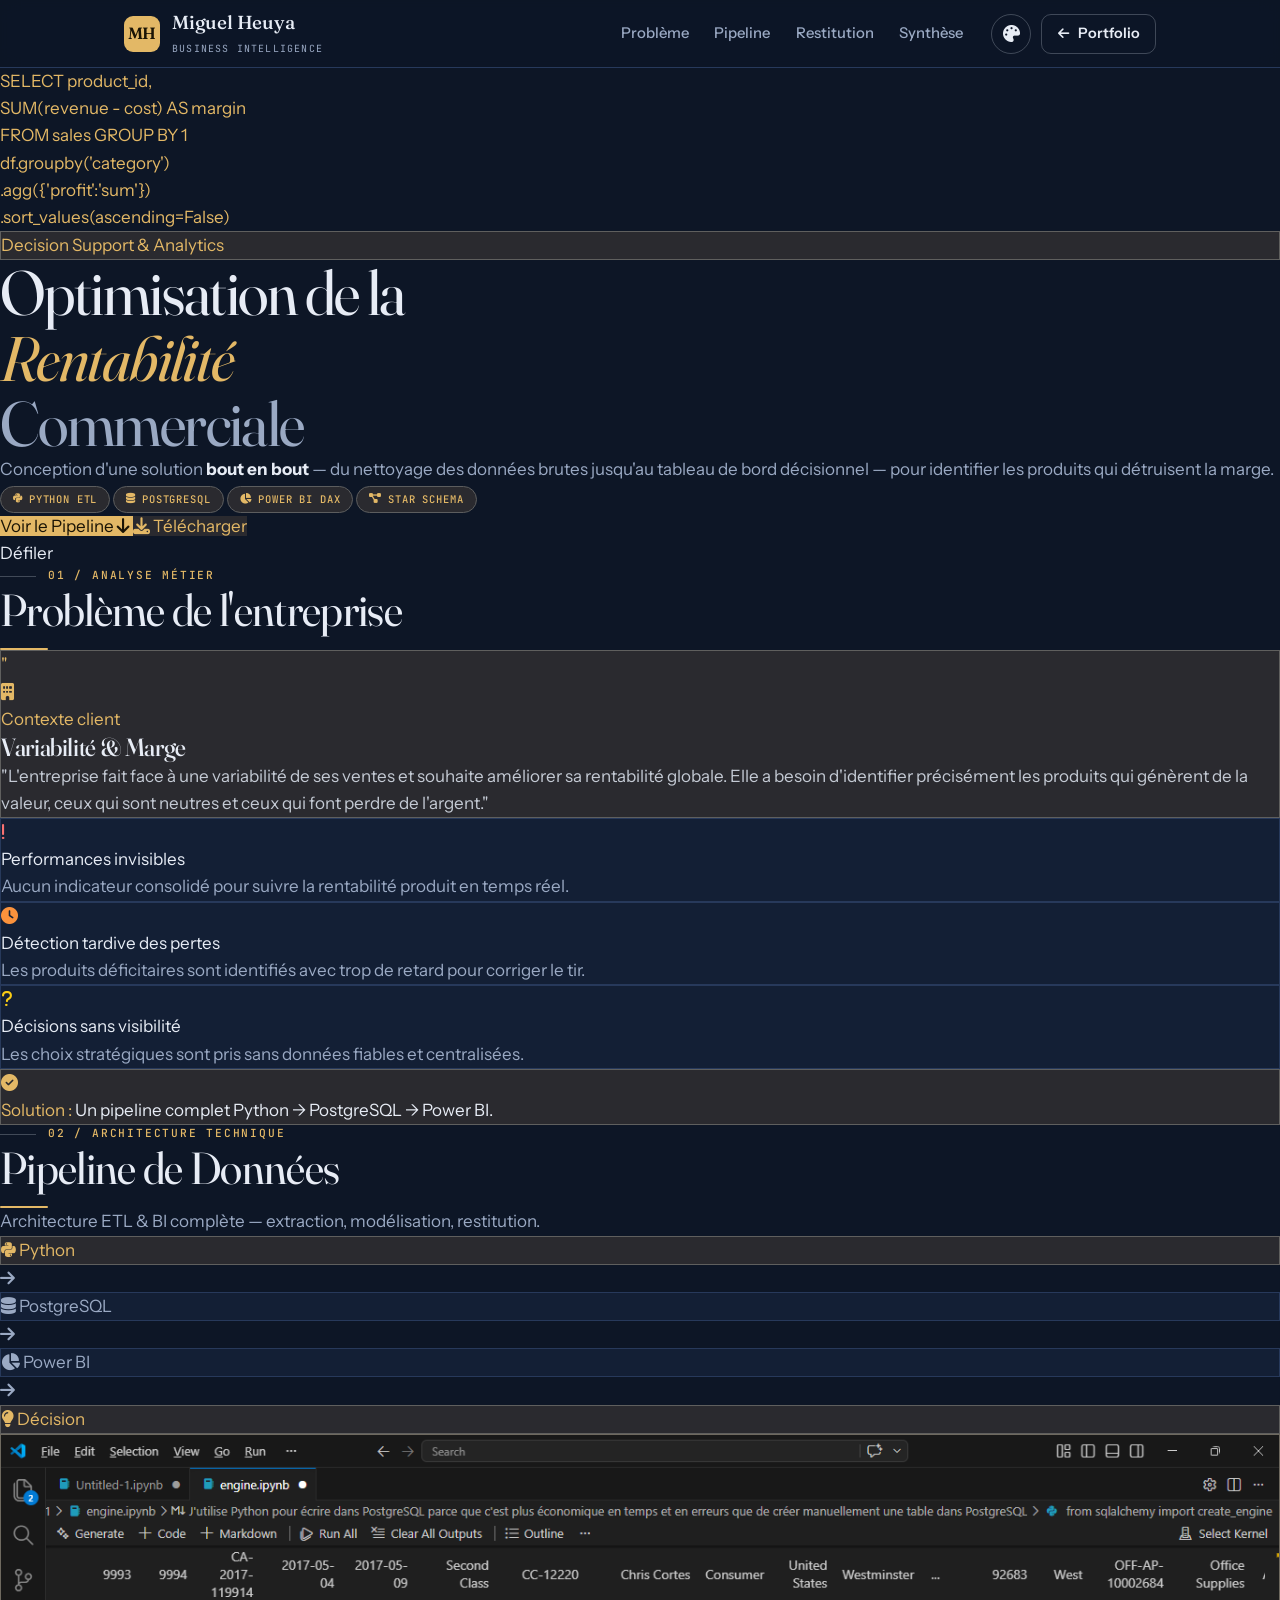
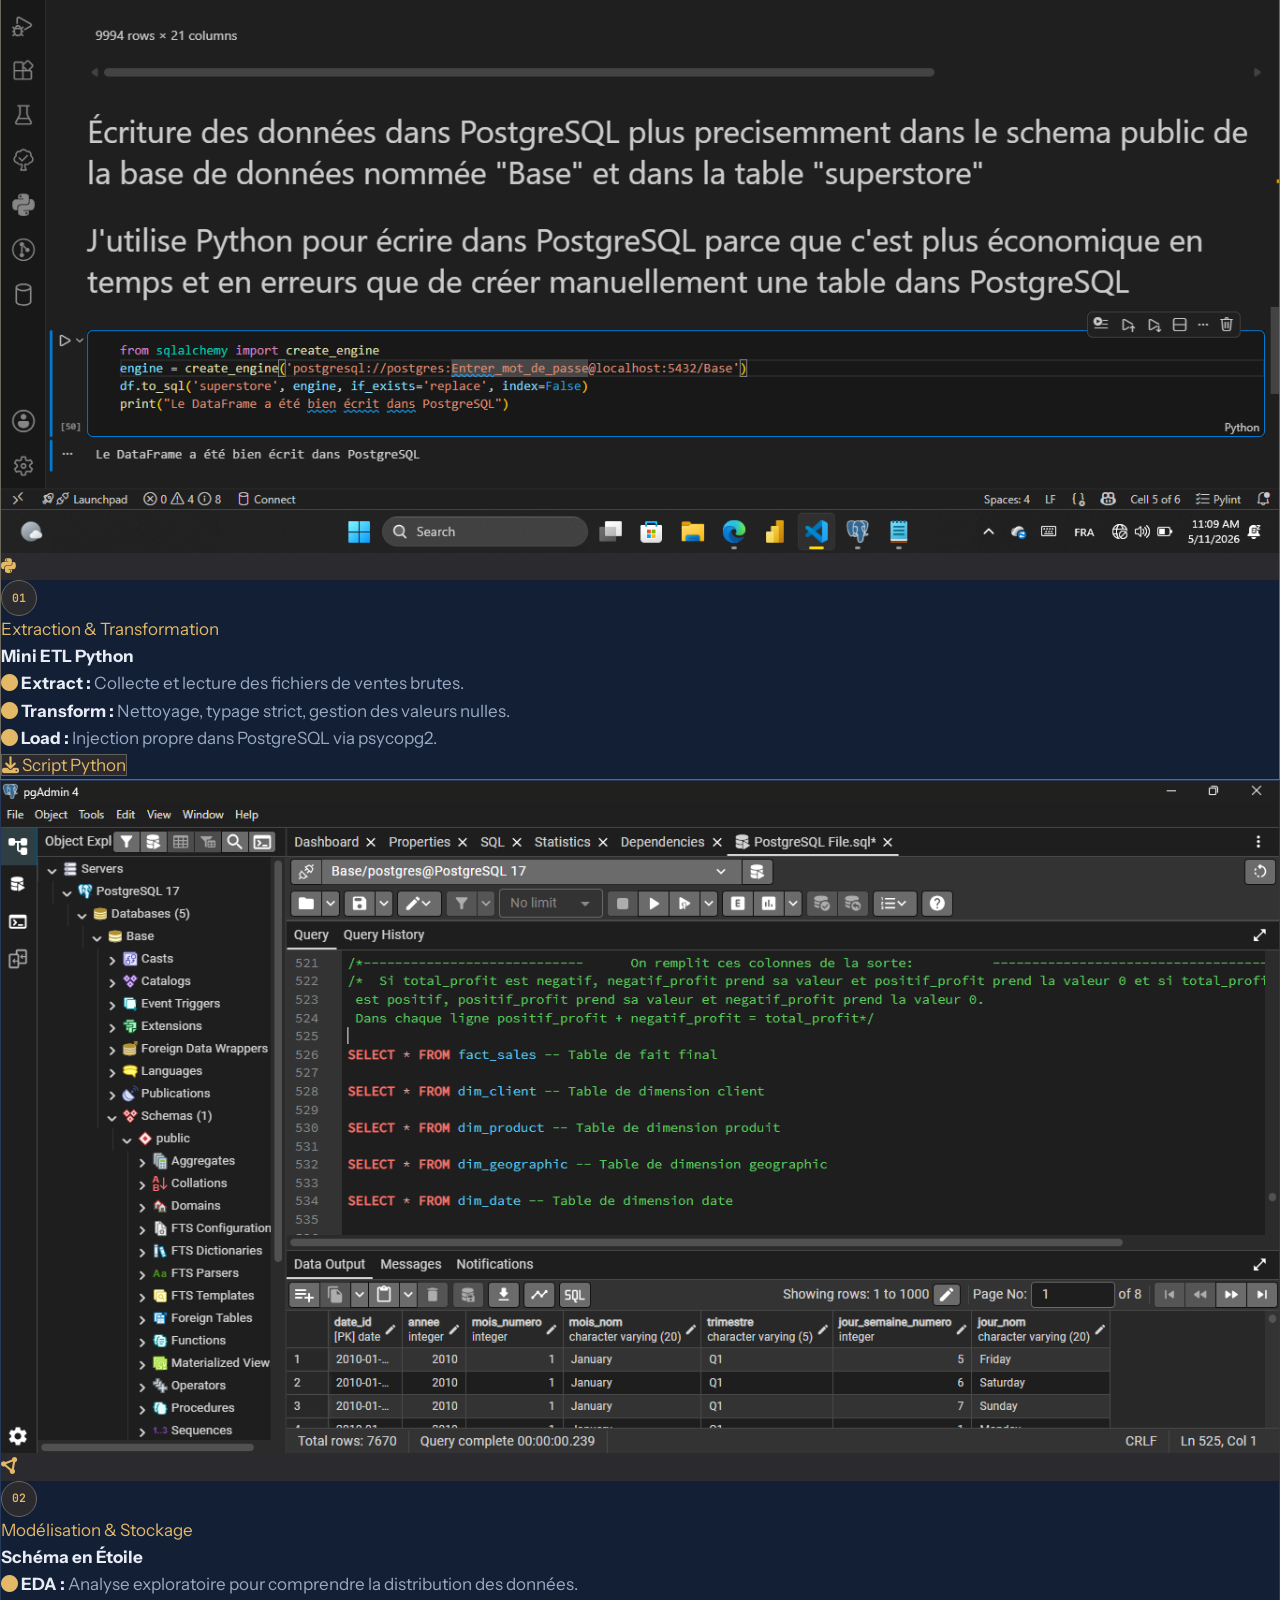
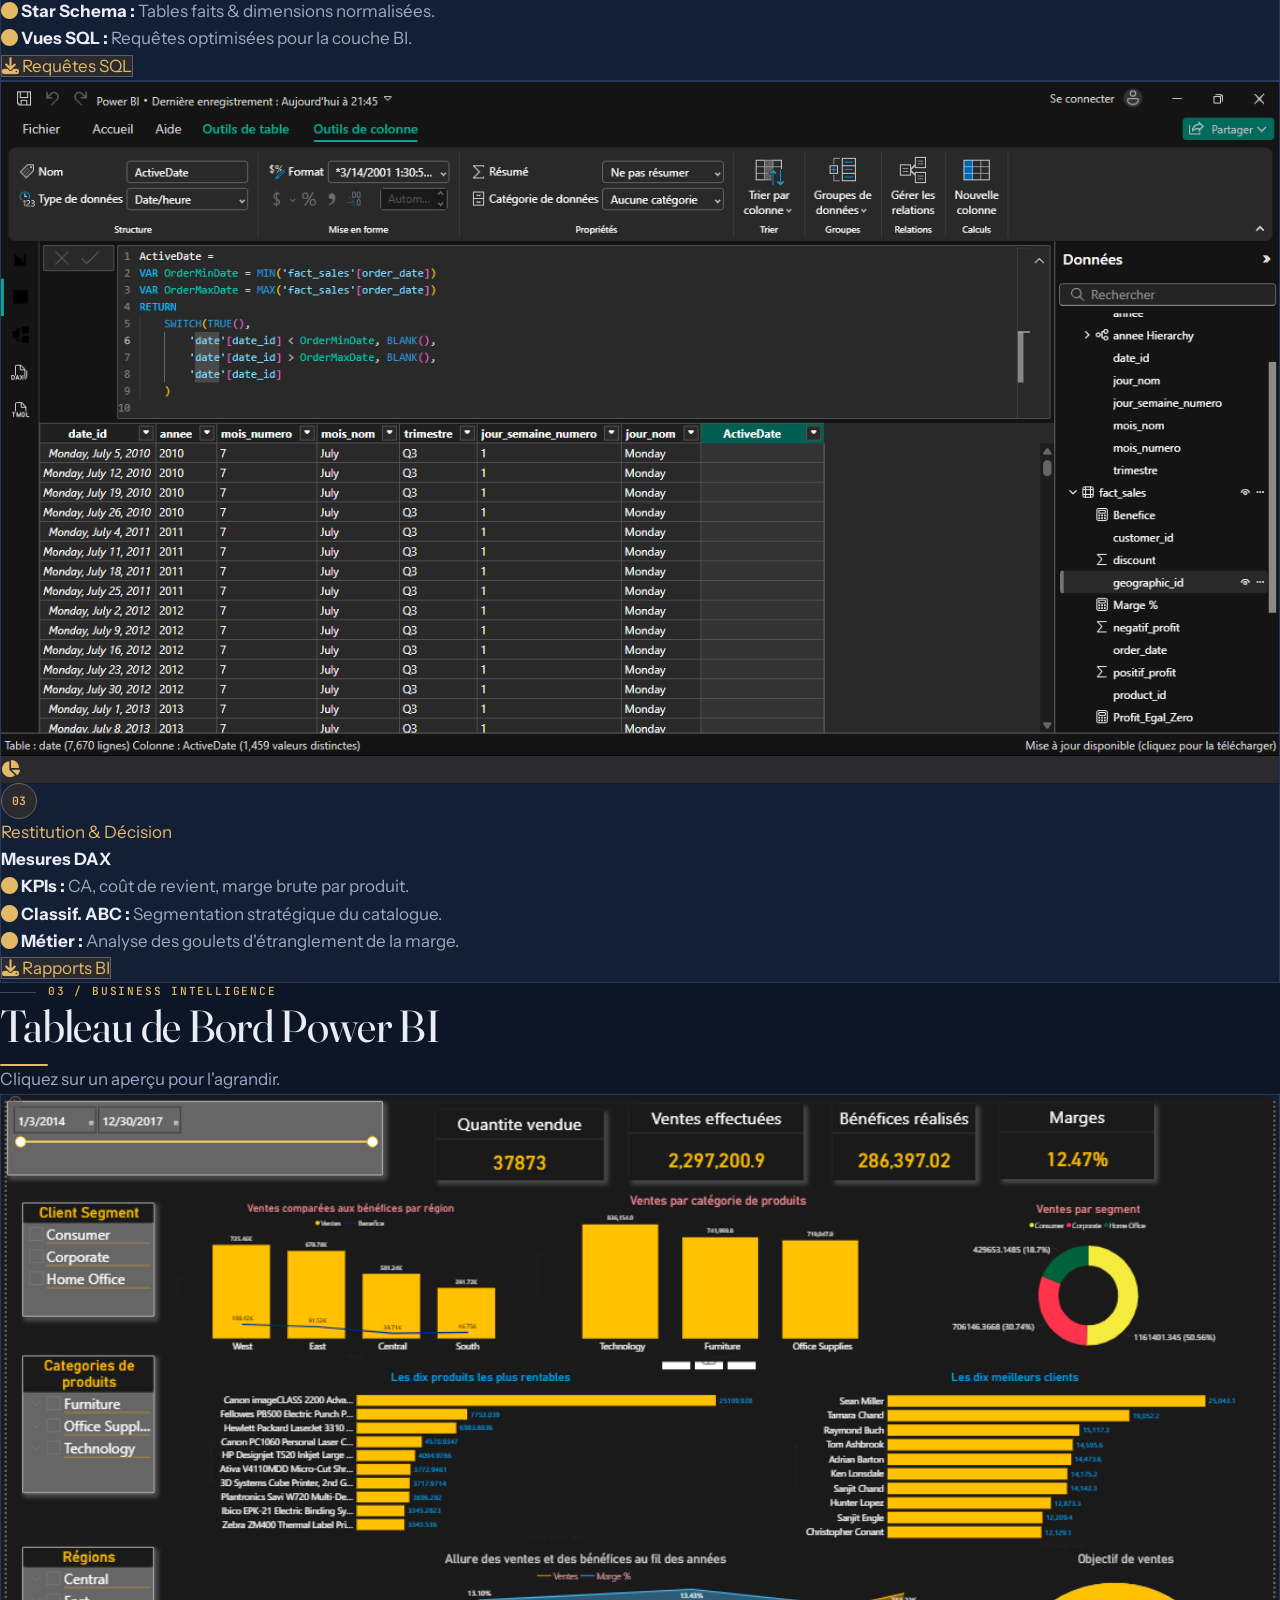
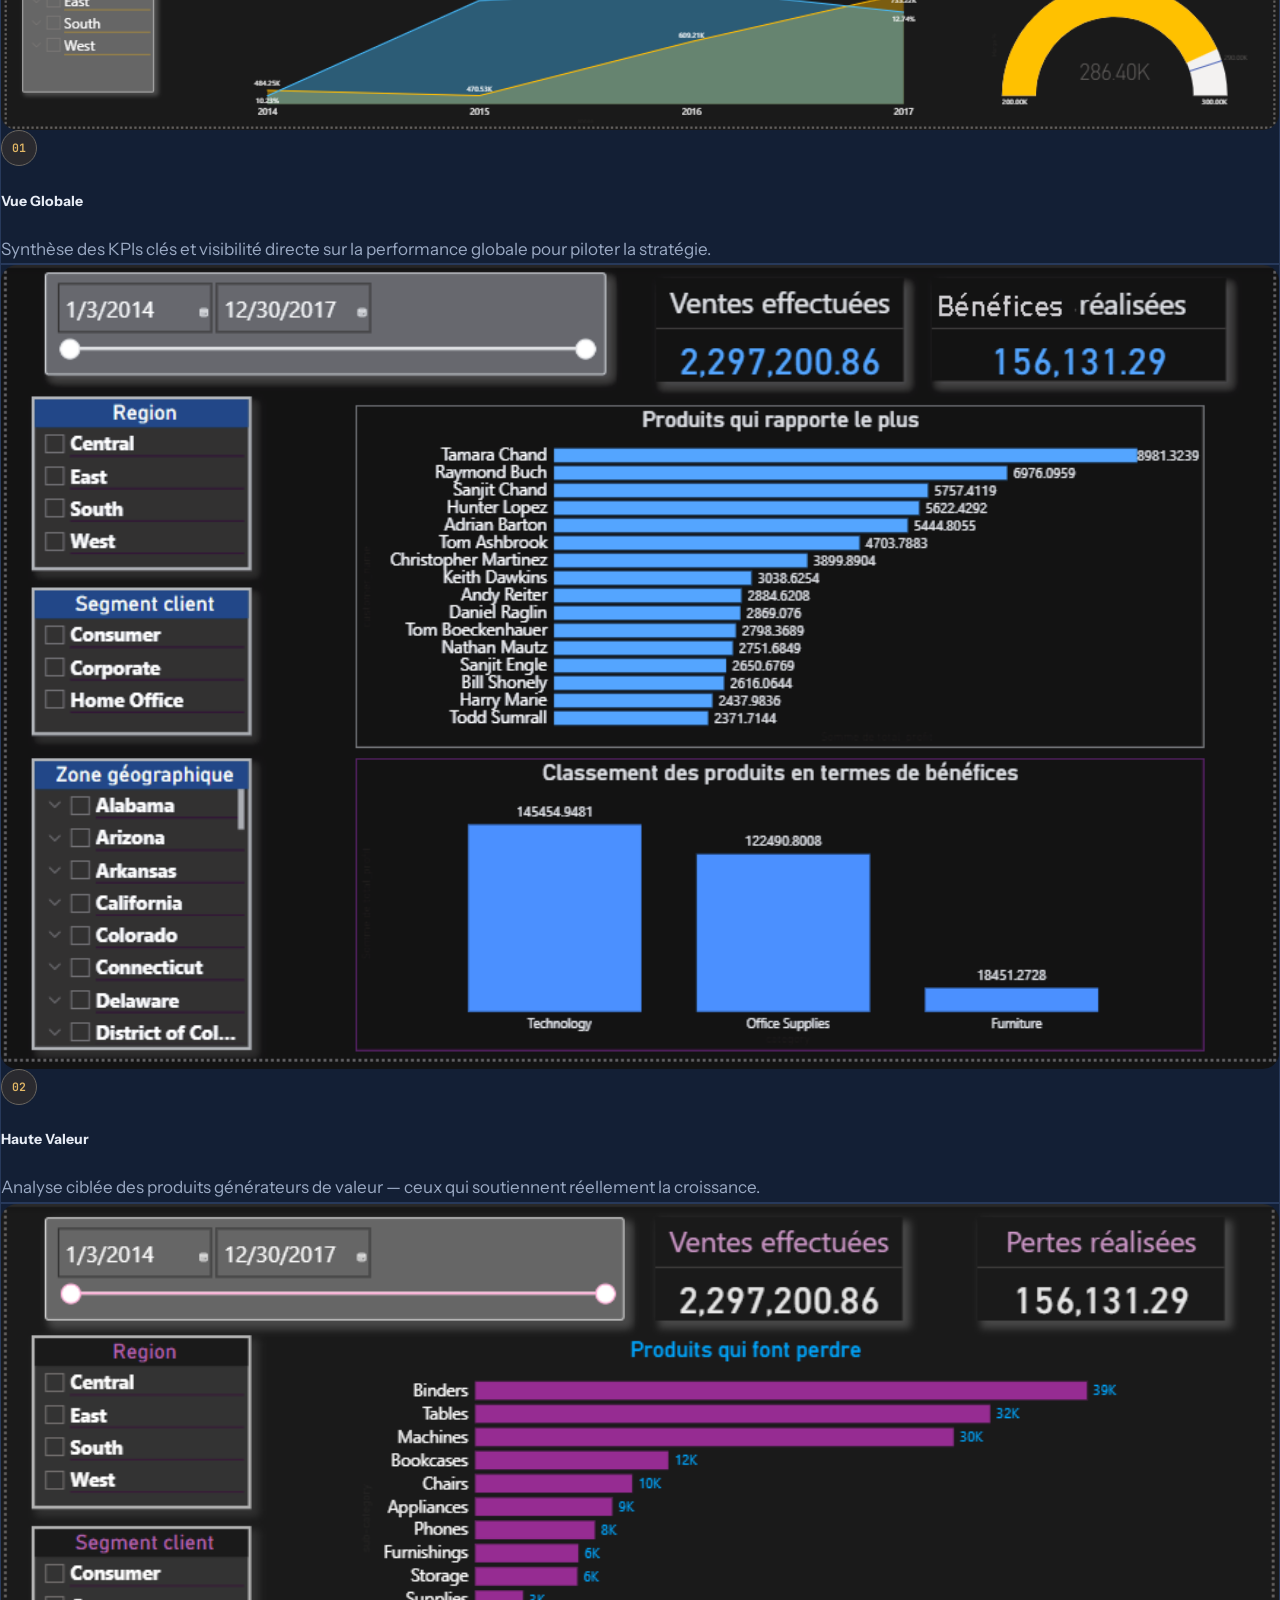
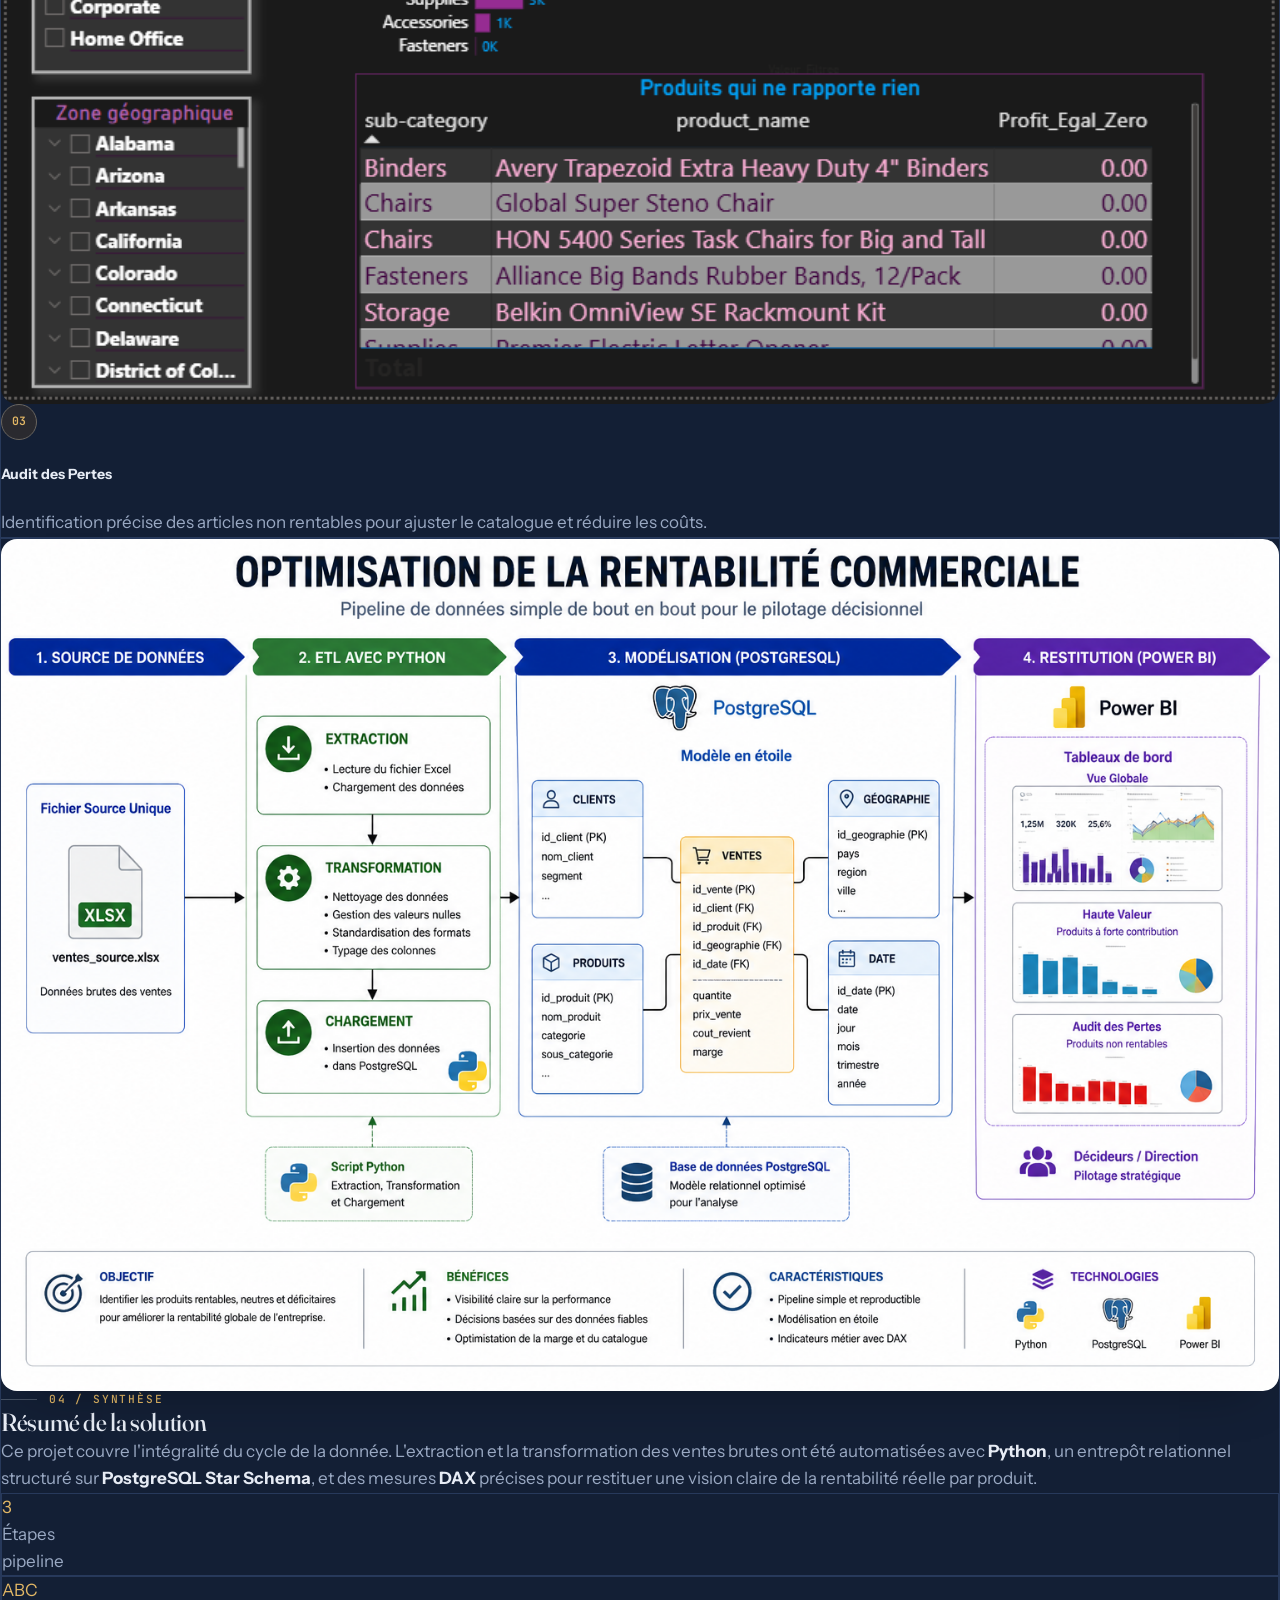
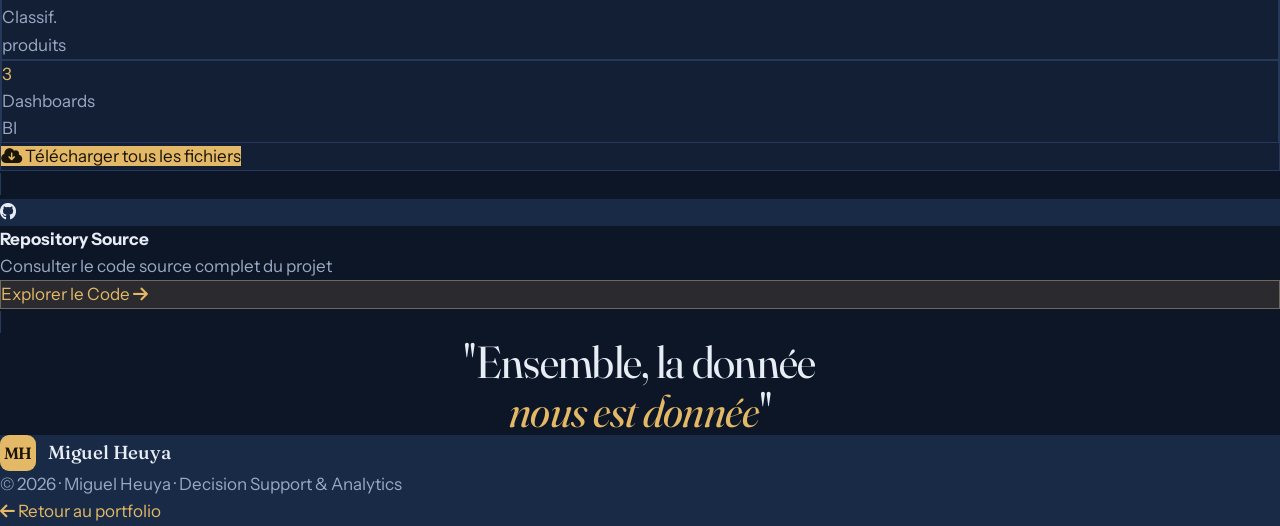
==== commit 265250c5: "firt commit" ====
--- a/Image/analyst1.html
+++ b/Image/analyst1.html
@@ -4,7 +4,7 @@
     <meta charset="UTF-8">
     <meta name="viewport" content="width=device-width, initial-scale=1.0">
     <title>Rentabilité Commerciale | Miguel Heuya</title>
-    <meta name="theme-color" content="#F6F3EC">
+    <meta name="theme-color" content="#0D1626">
     <script src="https://cdn.tailwindcss.com"></script>
     <link rel="stylesheet" href="https://cdnjs.cloudflare.com/ajax/libs/font-awesome/6.4.0/css/all.min.css">
     <link rel="icon" type="image/svg+xml" href="favicon.svg">
--- a/Image/style.css
+++ b/Image/style.css
@@ -7,12 +7,12 @@
    ========================================================================== */
 
 :root {
-  /* Valeurs par défaut = palette « Ivoire » (identiques à theme.js) */
-  --bg: #F6F3EC; --surface: #FFFFFF; --surface-2: #EFEBE1; --line: #DDD6C7;
-  --text: #1B2430; --muted: #586271;
-  --accent: #1E5B4C; --accent-text: #1E5B4C; --accent-ink: #FFFFFF; --accent-soft: #E1EBE5;
-  --accent-rgb: 30, 91, 76;
-  --primary: var(--accent); --primary-rgb: 30, 91, 76; --bg-custom: var(--bg); /* alias pages de réalisations */
+  /* Valeurs par défaut = palette « Marine » (identiques à theme.js) */
+  --bg: #0D1626; --surface: #131F35; --surface-2: #192A46; --line: #27395B;
+  --text: #E7ECF5; --muted: #9AA9C3;
+  --accent: #E3B866; --accent-text: #E3B866; --accent-ink: #1A1405; --accent-soft: #2A2A2F;
+  --accent-rgb: 227, 184, 102;
+  --primary: var(--accent); --primary-rgb: 227, 184, 102; --bg-custom: var(--bg); /* alias pages de réalisations */
 
   --serif: 'Fraunces', 'Iowan Old Style', 'Palatino Linotype', Georgia, serif;
   --sans: 'Instrument Sans', system-ui, -apple-system, 'Segoe UI', Roboto, 'Helvetica Neue', Arial, sans-serif;
